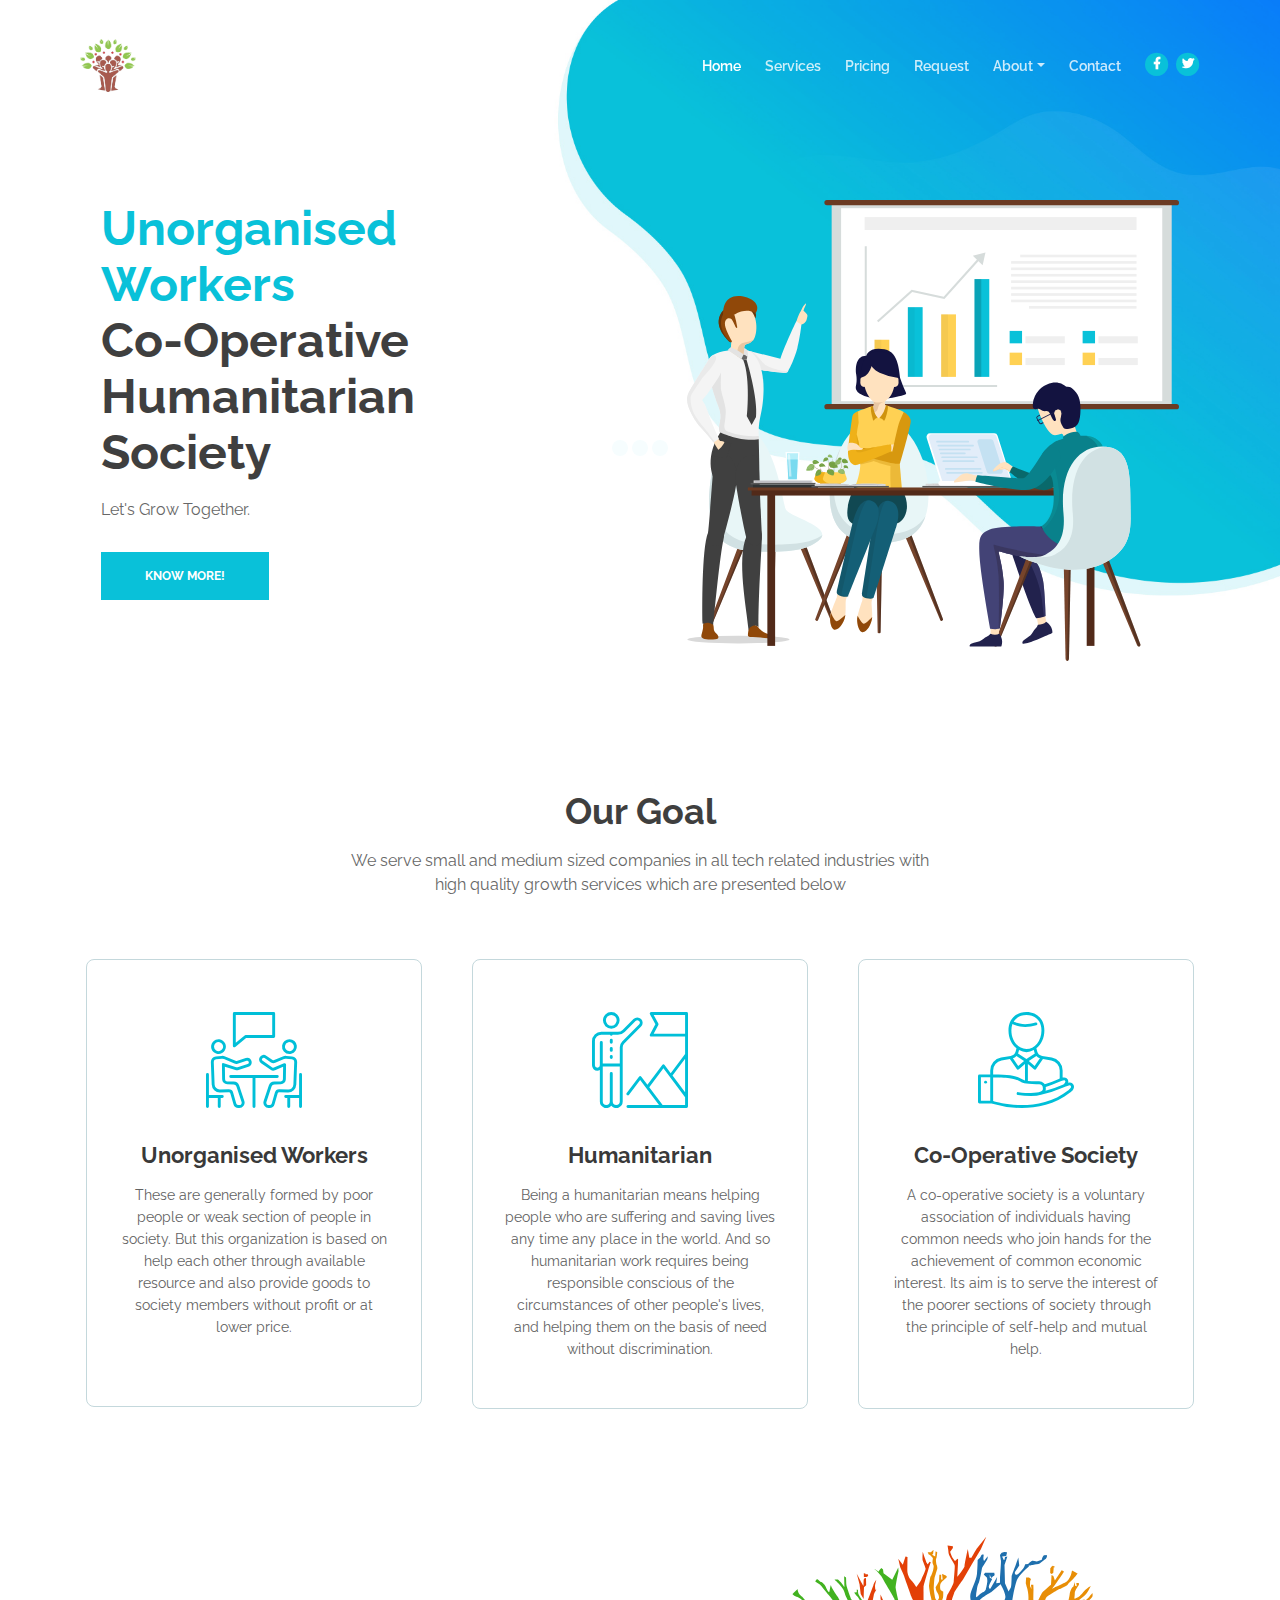
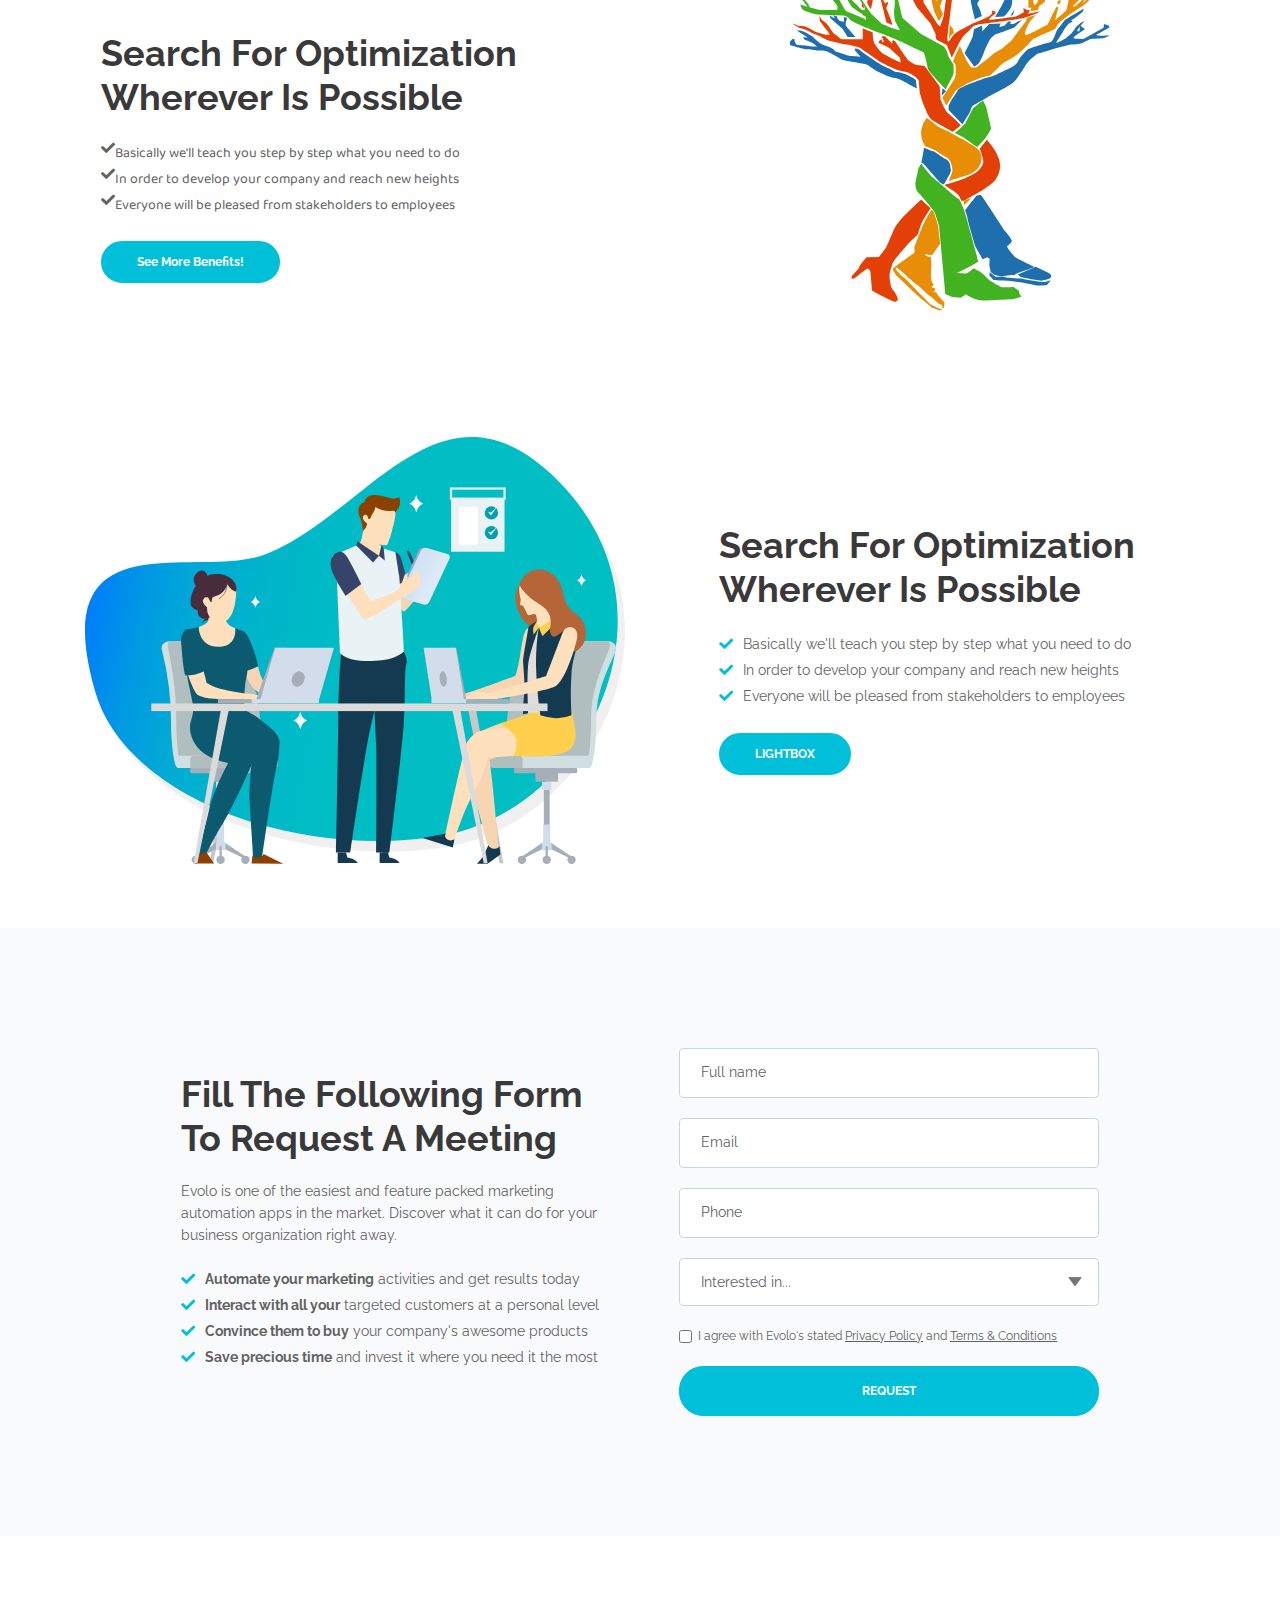
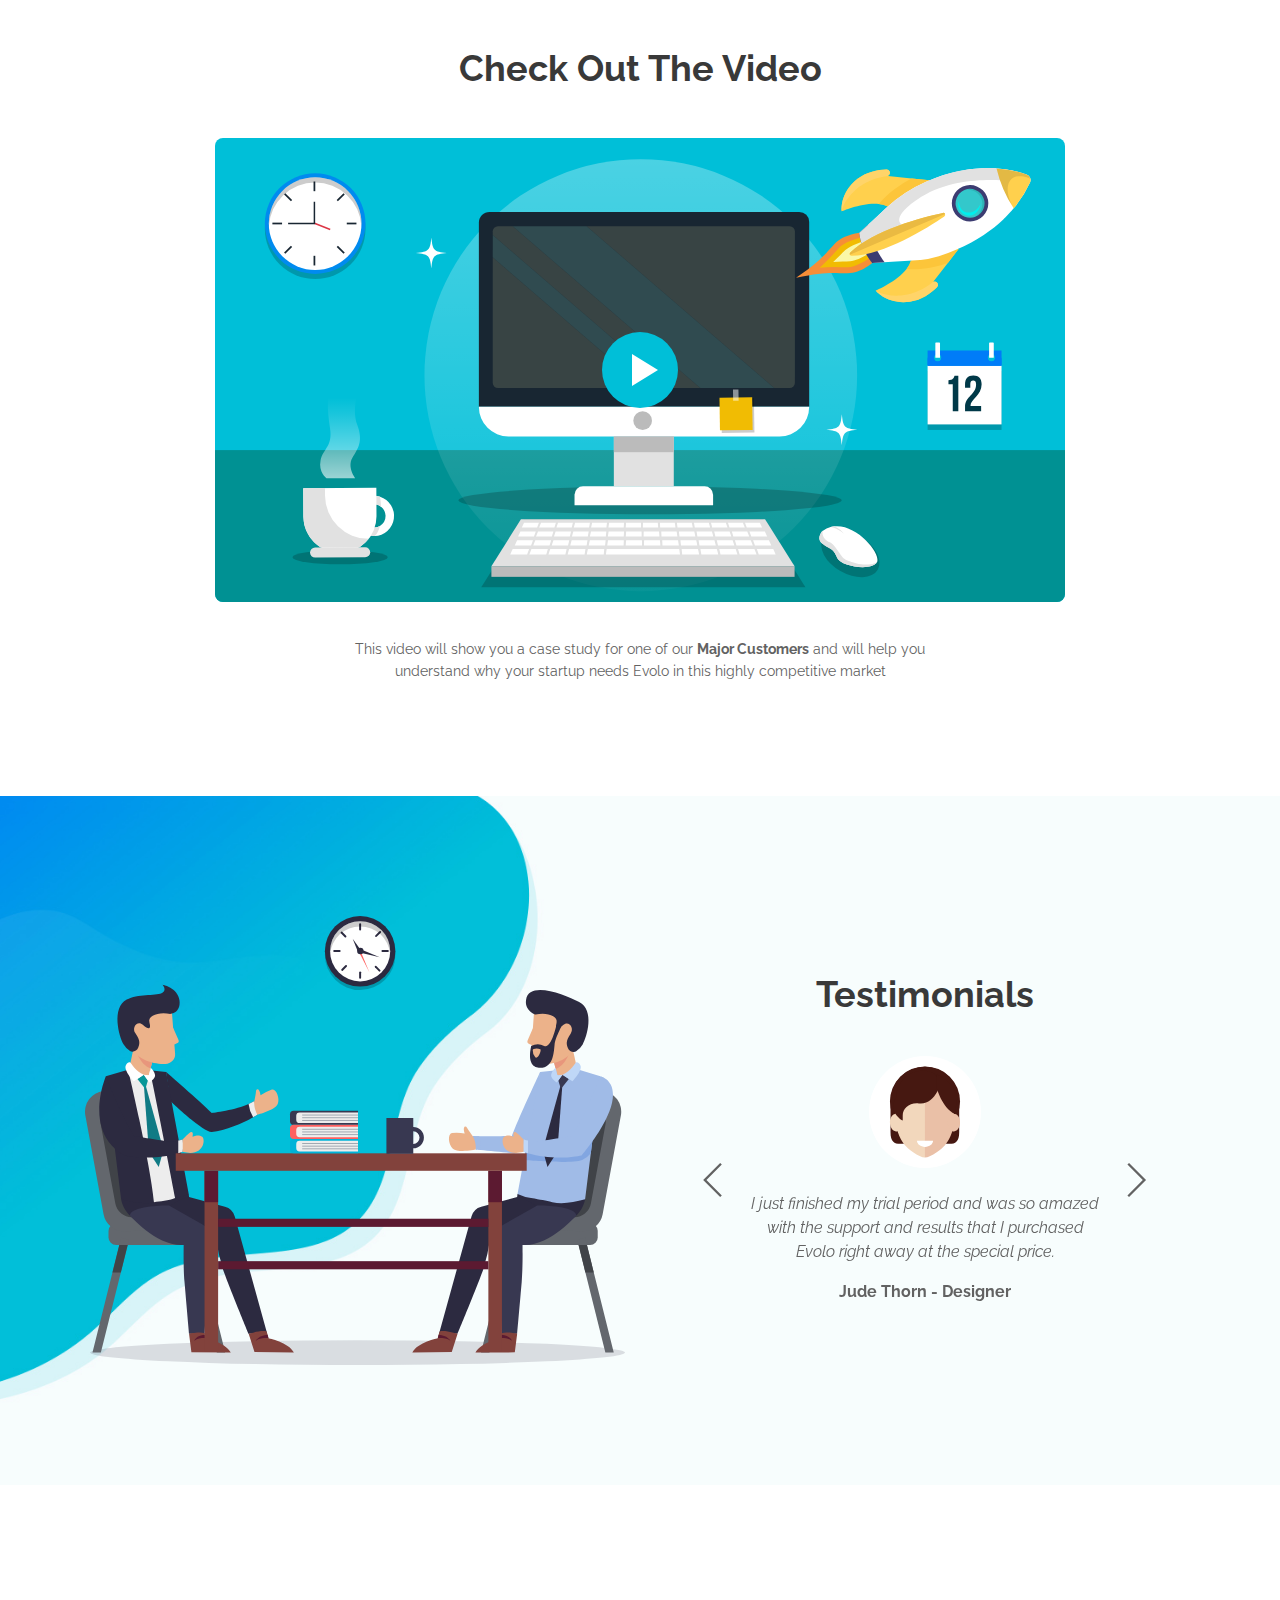
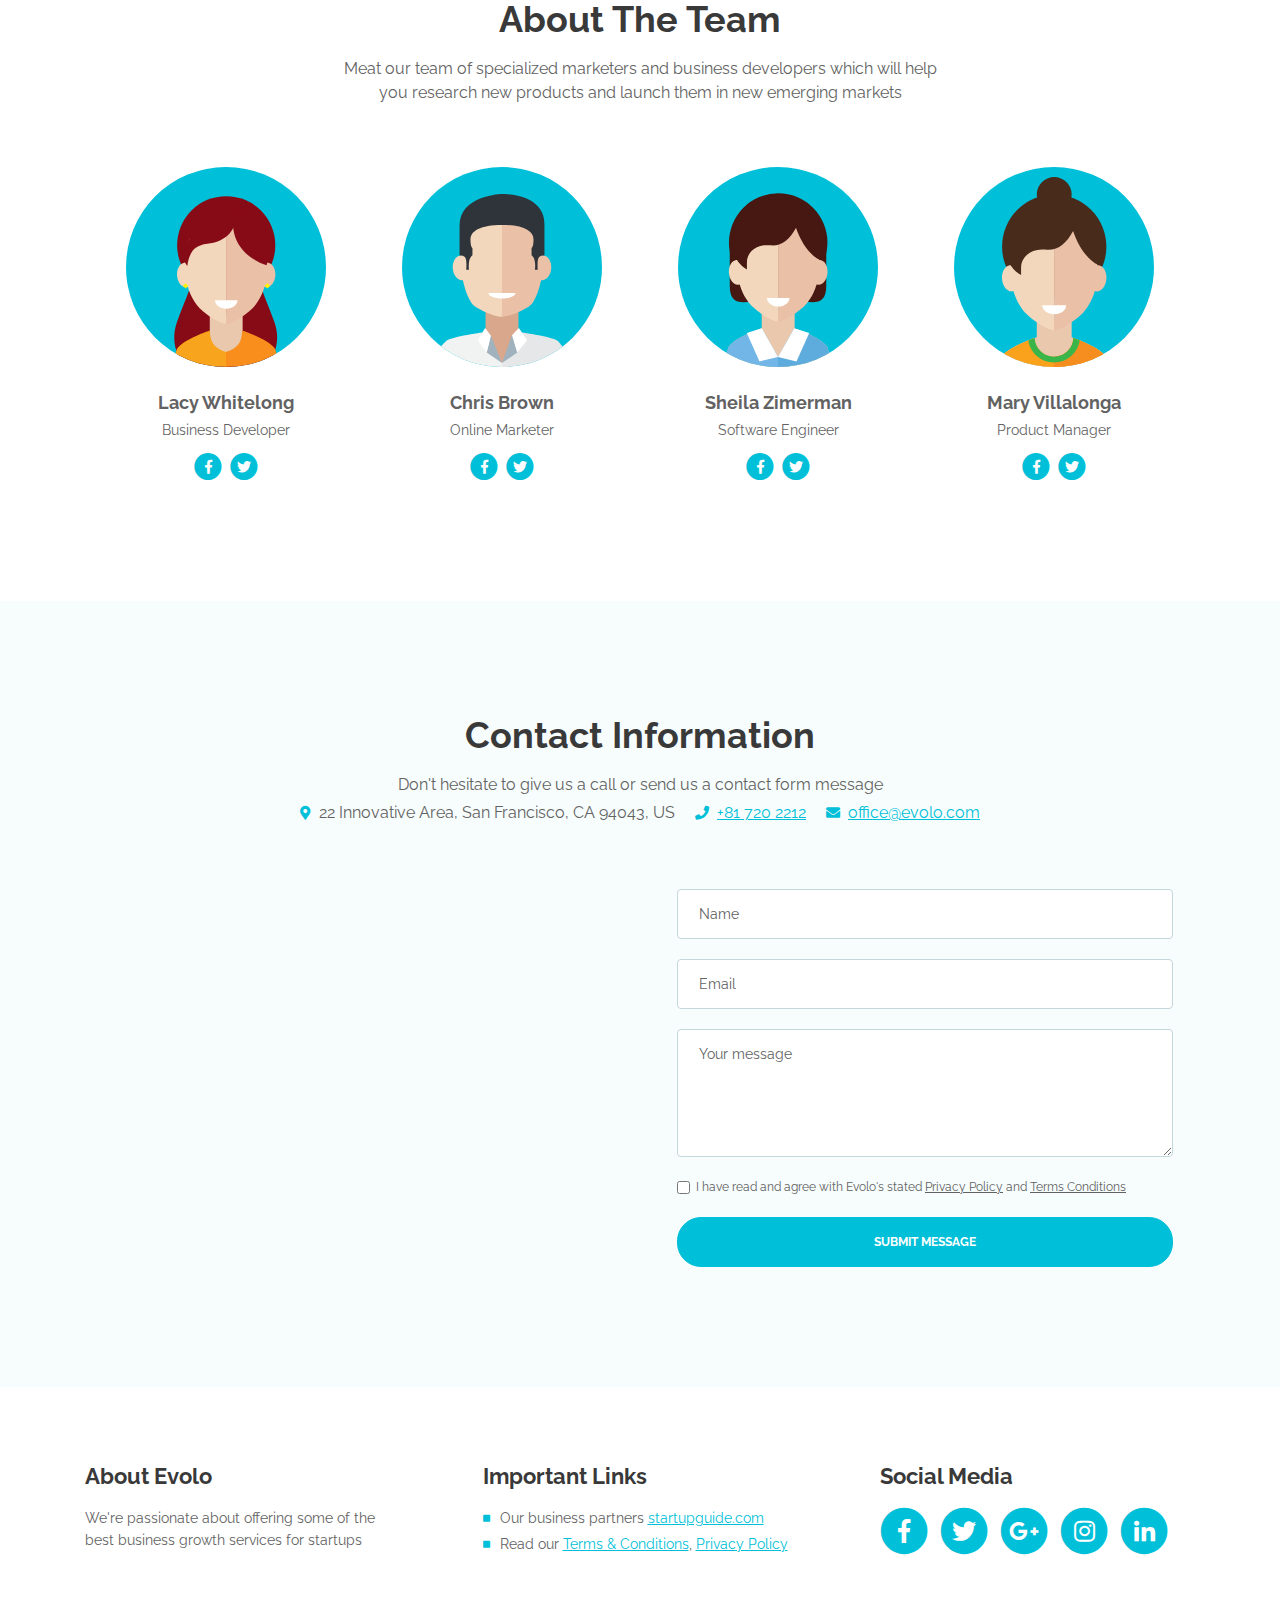
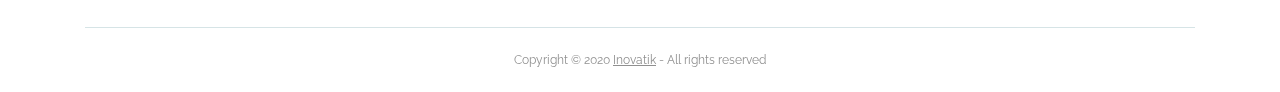
==== web/index.html @ b9bf8dc1 "added graphics and benfits section" ====
<!DOCTYPE html>
<html lang="en">
<head>
    <meta charset="utf-8">
    <meta name="viewport" content="width=device-width, initial-scale=1, shrink-to-fit=no">
    
    <!-- SEO Meta Tags -->
    <meta name="description" content="Create a stylish landing page for your business startup and get leads for the offered services with this HTML landing page template.">
    <meta name="author" content="Inovatik">

    <!-- OG Meta Tags to improve the way the post looks when you share the page on LinkedIn, Facebook, Google+ -->
	<meta property="og:site_name" content="" /> <!-- website name -->
	<meta property="og:site" content="" /> <!-- website link -->
	<meta property="og:title" content=""/> <!-- title shown in the actual shared post -->
	<meta property="og:description" content="" /> <!-- description shown in the actual shared post -->
	<meta property="og:image" content="" /> <!-- image link, make sure it's jpg -->
	<meta property="og:url" content="" /> <!-- where do you want your post to link to -->
	<meta property="og:type" content="article" />

    <!-- Website Title -->
    <title>Evolo - StartUp HTML Landing Page Template</title>
    
    <!-- Styles -->
    <link href="https://fonts.googleapis.com/css?family=Raleway:400,400i,600,700,700i&amp;subset=latin-ext" rel="stylesheet">
    <link href="https://fonts.googleapis.com/css2?family=Baloo+Chettan+2&display=swap" rel="stylesheet">
    <link href="css/bootstrap.css" rel="stylesheet">
    <link href="css/fontawesome-all.css" rel="stylesheet">
    <link href="css/swiper.css" rel="stylesheet">
	<link href="css/magnific-popup.css" rel="stylesheet">
	<link href="css/styles.css" rel="stylesheet">
	
	<!-- Favicon  -->
    <link rel="icon" href="images/favicon.png">
</head>
<body data-spy="scroll" data-target=".fixed-top">
    
    <!-- Preloader -->
	<div class="spinner-wrapper">
        <div class="spinner">
            <div class="bounce1"></div>
            <div class="bounce2"></div>
            <div class="bounce3"></div>
        </div>
    </div>
    <!-- end of preloader -->
    

    <!-- Navigation -->
    <nav class="navbar navbar-expand-lg navbar-dark navbar-custom fixed-top">
        <!-- Text Logo - Use this if you don't have a graphic logo -->
        <!-- <a class="navbar-brand logo-text page-scroll" href="index.html">Evolo</a> -->

        <!-- Image Logo -->
        <a class="navbar-brand logo-image" href="index.html"><img src="images/logo.png" alt="alternative"></a>
        
        <!-- Mobile Menu Toggle Button -->
        <button class="navbar-toggler" type="button" data-toggle="collapse" data-target="#navbarsExampleDefault" aria-controls="navbarsExampleDefault" aria-expanded="false" aria-label="Toggle navigation">
            <span class="navbar-toggler-awesome fas fa-bars"></span>
            <span class="navbar-toggler-awesome fas fa-times"></span>
        </button>
        <!-- end of mobile menu toggle button -->

        <div class="collapse navbar-collapse" id="navbarsExampleDefault">
            <ul class="navbar-nav ml-auto">
                <li class="nav-item">
                    <a class="nav-link page-scroll" href="#header">Home <span class="sr-only">(current)</span></a>
                </li>
                <li class="nav-item">
                    <a class="nav-link page-scroll" href="#services">Services</a>
                </li>
                <li class="nav-item">
                    <a class="nav-link page-scroll" href="#pricing">Pricing</a>
                </li>
                <li class="nav-item">
                    <a class="nav-link page-scroll" href="#request">Request</a>
                </li>

                <!-- Dropdown Menu -->          
                <li class="nav-item dropdown">
                    <a class="nav-link dropdown-toggle page-scroll" href="#about" id="navbarDropdown" role="button" aria-haspopup="true" aria-expanded="false">About</a>
                    <div class="dropdown-menu" aria-labelledby="navbarDropdown">
                        <a class="dropdown-item" href="terms-conditions.html"><span class="item-text">Terms Conditions</span></a>
                        <div class="dropdown-items-divide-hr"></div>
                        <a class="dropdown-item" href="privacy-policy.html"><span class="item-text">Privacy Policy</span></a>
                    </div>
                </li>
                <!-- end of dropdown menu -->

                <li class="nav-item">
                    <a class="nav-link page-scroll" href="#contact">Contact</a>
                </li>
            </ul>
            <span class="nav-item social-icons">
                <span class="fa-stack">
                    <a href="#your-link">
                        <i class="fas fa-circle fa-stack-2x facebook"></i>
                        <i class="fab fa-facebook-f fa-stack-1x"></i>
                    </a>
                </span>
                <span class="fa-stack">
                    <a href="#your-link">
                        <i class="fas fa-circle fa-stack-2x twitter"></i>
                        <i class="fab fa-twitter fa-stack-1x"></i>
                    </a>
                </span>
            </span>
        </div>
    </nav> <!-- end of navbar -->
    <!-- end of navigation -->


    <!-- Header -->
    <header id="header" class="header">
        <div class="header-content">
            <div class="container">
                <div class="row">
                    <div class="col-lg-6">
                        <div class="text-container">
                            <h1><span class="turquoise">Unorganised Workers</span><br /> Co-Operative Humanitarian Society</h1>
                            <p class="p-large">Let's Grow Together.</p>
                            <a class="btn-solid-lg page-scroll" href="#services">KNOW MORE!</a>
                        </div> <!-- end of text-container -->
                    </div> <!-- end of col -->
                    <div class="col-lg-6">
                        <div class="image-container">
                            <img class="img-fluid" src="images/header-teamwork.svg" alt="alternative">
                        </div> <!-- end of image-container -->
                    </div> <!-- end of col -->
                </div> <!-- end of row -->
            </div> <!-- end of container -->
        </div> <!-- end of header-content -->
    </header> <!-- end of header -->
    <!-- end of header -->
             
    <!-- Services -->
    <div id="services" class="cards-1">
        <div class="container">
            <div class="row">
                <div class="col-lg-12">
                    <h2>Our Goal</h2>
                    <p class="p-heading p-large">We serve small and medium sized companies in all tech related industries with high quality growth services which are presented below</p>
                </div> <!-- end of col -->
            </div> <!-- end of row -->
            <div class="row">
                <div class="col-lg-12">

                    <!-- Card -->
                    <div class="card">
                        <img class="card-image" src="images/services-icon-1.svg" alt="alternative">
                        <div class="card-body">
                            <h4 class="card-title">Unorganised Workers</h4>
                            <p>These are generally formed by poor people or weak section of people in society. 
                                But this organization is based on help each other through available resource 
                                and also provide goods to society members without profit or at lower price.</p>
                        </div>
                    </div>
                    <!-- end of card -->

                    <!-- Card -->
                    <div class="card">
                        <img class="card-image" src="images/services-icon-2.svg" alt="alternative">
                        <div class="card-body">
                            <h4 class="card-title">Humanitarian</h4>
                            <p>
                                Being a humanitarian means helping people who are suffering and saving lives 
                                any time any place in the world. And so humanitarian work requires being responsible
                                conscious of the circumstances of other people's lives, and helping them on the basis 
                                of need without discrimination.
                            </p>
                        </div>
                    </div>
                    <!-- end of card -->

                    <!-- Card -->
                    <div class="card">
                        <img class="card-image" src="images/services-icon-3.svg" alt="alternative">
                        <div class="card-body">
                            <h4 class="card-title">Co-Operative Society</h4>
                            <p>
                                A co-operative society is a voluntary association of individuals having common
                                needs who join hands for the achievement of common economic interest. Its aim is
                                to serve the interest of the poorer sections of society through the principle of 
                                self-help and mutual help.
                            </p>
                        </div>
                    </div>
                    <!-- end of card -->
                    
                </div> <!-- end of col -->
            </div> <!-- end of row -->
        </div> <!-- end of container -->
    </div> <!-- end of cards-1 -->
    <!-- end of services -->


    <!-- Details 1 -->
    <div class="basic-1">
        <div class="container">
            <div class="row">
                <div class="col-lg-6">
                    <div class="text-container" style="font-family: 'Baloo Chettan 2', cursive;">
                        <h2>Search For Optimization Wherever Is Possible</h2>
                        <ul class="list-unstyled li-space-lg">
                            <li class="media">
                                <i class="fas fa-check"></i>
                                <div class="media-body">Basically we'll teach you step by step what you need to do</div>
                            </li>
                            <li class="media">
                                <i class="fas fa-check"></i>
                                <div class="media-body">In order to develop your company and reach new heights</div>
                            </li>
                            <li class="media">
                                <i class="fas fa-check"></i>
                                <div class="media-body">Everyone will be pleased from stakeholders to employees</div>
                            </li>
                        </ul>
                        <a class="btn-solid-reg popup-with-move-anim" href="#details-lightbox-1">See More Benefits!</a>
                    </div> <!-- end of text-container -->
                </div> <!-- end of col -->
                <div class="col-lg-6">
                    <div class="image-container">
                        <img class="img-fluid img1" src="./images/leg.svg" alt="alternative">
                    </div> <!-- end of image-container -->
                </div> <!-- end of col -->
            </div> <!-- end of row -->
        </div> <!-- end of container -->
    </div> <!-- end of basic-1 -->
    <!-- end of details 1 -->

    
    <!-- Details 2 -->
    <div class="basic-2">
        <div class="container">
            <div class="row">
                <div class="col-lg-6">
                    <div class="image-container">
                        <img class="img-fluid" src="images/details-2-office-team-work.svg" alt="alternative">
                    </div> <!-- end of image-container -->
                </div> <!-- end of col -->
                <div class="col-lg-6">
                    <div class="text-container">
                        <h2>Search For Optimization Wherever Is Possible</h2>
                        <ul class="list-unstyled li-space-lg">
                            <li class="media">
                                <i class="fas fa-check"></i>
                                <div class="media-body">Basically we'll teach you step by step what you need to do</div>
                            </li>
                            <li class="media">
                                <i class="fas fa-check"></i>
                                <div class="media-body">In order to develop your company and reach new heights</div>
                            </li>
                            <li class="media">
                                <i class="fas fa-check"></i>
                                <div class="media-body">Everyone will be pleased from stakeholders to employees</div>
                            </li>
                        </ul>
                        <a class="btn-solid-reg popup-with-move-anim" href="#details-lightbox-2">LIGHTBOX</a>
                    </div> <!-- end of text-container -->
                </div> <!-- end of col -->
            </div> <!-- end of row -->
        </div> <!-- end of container -->
    </div> <!-- end of basic-2 -->
    <!-- end of details 2 -->

    <!-- Details Lightboxes -->
    <!-- Details Lightbox 1 -->
	<div id="details-lightbox-1" class="lightbox-basic zoom-anim-dialog mfp-hide">
        <div class="container">
            <div class="row">
                <button title="Close (Esc)" type="button" class="mfp-close x-button">×</button>
                <div class="col-lg-8">
                    <div class="image-container">
                        <img class="img-fluid" src="images/details-lightbox-1.svg" alt="alternative">
                    </div> <!-- end of image-container -->
                </div> <!-- end of col -->
                <div class="col-lg-4">
                    <h3>Design And Plan</h3>
                    <hr>
                    <h5>Core feature</h5>
                    <p>The emailing module basically will speed up your email marketing operations while offering more subscriber control.</p>
                    <p>Do you need to build lists for your email campaigns? It just got easier with Evolo.</p>
                    <ul class="list-unstyled li-space-lg">
                        <li class="media">
                            <i class="fas fa-check"></i><div class="media-body">List building framework</div>
                        </li>
                        <li class="media">
                            <i class="fas fa-check"></i><div class="media-body">Easy database browsing</div>
                        </li>
                        <li class="media">
                            <i class="fas fa-check"></i><div class="media-body">User administration</div>
                        </li>
                        <li class="media">
                            <i class="fas fa-check"></i><div class="media-body">Automate user signup</div>
                        </li>
                        <li class="media">
                            <i class="fas fa-check"></i><div class="media-body">Quick formatting tools</div>
                        </li>
                        <li class="media">
                            <i class="fas fa-check"></i><div class="media-body">Fast email checking</div>
                        </li>
                    </ul>
                    <a class="btn-solid-reg mfp-close page-scroll" href="#request">REQUEST</a> <a class="btn-outline-reg mfp-close as-button" href="#screenshots">BACK</a>
                </div> <!-- end of col -->
            </div> <!-- end of row -->
        </div> <!-- end of container -->
    </div> <!-- end of lightbox-basic -->
    <!-- end of details lightbox 1 -->

    <!-- Details Lightbox 2 -->
	<div id="details-lightbox-2" class="lightbox-basic zoom-anim-dialog mfp-hide">
        <div class="container">
            <div class="row">
                <button title="Close (Esc)" type="button" class="mfp-close x-button">×</button>
                <div class="col-lg-8">
                    <div class="image-container">
                        <img class="img-fluid" src="images/details-lightbox-2.svg" alt="alternative">
                    </div> <!-- end of image-container -->
                </div> <!-- end of col -->
                <div class="col-lg-4">
                    <h3>Search To Optimize</h3>
                    <hr>
                    <h5>Core feature</h5>
                    <p>The emailing module basically will speed up your email marketing operations while offering more subscriber control.</p>
                    <p>Do you need to build lists for your email campaigns? It just got easier with Evolo.</p>
                    <ul class="list-unstyled li-space-lg">
                        <li class="media">
                            <i class="fas fa-check"></i><div class="media-body">List building framework</div>
                        </li>
                        <li class="media">
                            <i class="fas fa-check"></i><div class="media-body">Easy database browsing</div>
                        </li>
                        <li class="media">
                            <i class="fas fa-check"></i><div class="media-body">User administration</div>
                        </li>
                        <li class="media">
                            <i class="fas fa-check"></i><div class="media-body">Automate user signup</div>
                        </li>
                        <li class="media">
                            <i class="fas fa-check"></i><div class="media-body">Quick formatting tools</div>
                        </li>
                        <li class="media">
                            <i class="fas fa-check"></i><div class="media-body">Fast email checking</div>
                        </li>
                    </ul>
                    <a class="btn-solid-reg mfp-close page-scroll" href="#request">REQUEST</a> <a class="btn-outline-reg mfp-close as-button" href="#screenshots">BACK</a>
                </div> <!-- end of col -->
            </div> <!-- end of row -->
        </div> <!-- end of container -->
    </div> <!-- end of lightbox-basic -->
    <!-- end of details lightbox 2 -->
    <!-- end of details lightboxes -->

    <!-- Request -->
    <div id="request" class="form-1">
        <div class="container">
            <div class="row">
                <div class="col-lg-6">
                    <div class="text-container">
                        <h2>Fill The Following Form To Request A Meeting</h2>
                        <p>Evolo is one of the easiest and feature packed marketing automation apps in the market. Discover what it can do for your business organization right away.</p>
                        <ul class="list-unstyled li-space-lg">
                            <li class="media">
                                <i class="fas fa-check"></i>
                                <div class="media-body"><strong class="blue">Automate your marketing</strong> activities and get results today</div>
                            </li>
                            <li class="media">
                                <i class="fas fa-check"></i>
                                <div class="media-body"><strong class="blue">Interact with all your</strong> targeted customers at a personal level</div>
                            </li>
                            <li class="media">
                                <i class="fas fa-check"></i>
                                <div class="media-body"><strong class="blue">Convince them to buy</strong> your company's awesome products</div>
                            </li>
                            <li class="media">
                                <i class="fas fa-check"></i>
                                <div class="media-body"><strong class="blue">Save precious time</strong> and invest it where you need it the most</div>
                            </li>
                        </ul>
                    </div> <!-- end of text-container -->
                </div> <!-- end of col -->
                <div class="col-lg-6">

                    <!-- Request Form -->
                    <div class="form-container">
                        <form id="requestForm" data-toggle="validator" data-focus="false">
                            <div class="form-group">
                                <input type="text" class="form-control-input" id="rname" name="rname" required>
                                <label class="label-control" for="rname">Full name</label>
                                <div class="help-block with-errors"></div>
                            </div>
                            <div class="form-group">
                                <input type="email" class="form-control-input" id="remail" name="remail" required>
                                <label class="label-control" for="remail">Email</label>
                                <div class="help-block with-errors"></div>
                            </div>
                            <div class="form-group">
                                <input type="text" class="form-control-input" id="rphone" name="rphone" required>
                                <label class="label-control" for="rphone">Phone</label>
                                <div class="help-block with-errors"></div>
                            </div>
                            <div class="form-group">
                                <select class="form-control-select" id="rselect" required>
                                    <option class="select-option" value="" disabled selected>Interested in...</option>
                                    <option class="select-option" value="Personal Loan">Starter</option>
                                    <option class="select-option" value="Car Loan">Medium</option>
                                    <option class="select-option" value="House Loan">Complete</option>
                                </select>
                                <div class="help-block with-errors"></div>
                            </div>
                            <div class="form-group checkbox">
                                <input type="checkbox" id="rterms" value="Agreed-to-Terms" name="rterms" required>I agree with Evolo's stated <a href="privacy-policy.html">Privacy Policy</a> and <a href="terms-conditions.html">Terms & Conditions</a>
                                <div class="help-block with-errors"></div>
                            </div>
                            <div class="form-group">
                                <button type="submit" class="form-control-submit-button">REQUEST</button>
                            </div>
                            <div class="form-message">
                                <div id="rmsgSubmit" class="h3 text-center hidden"></div>
                            </div>
                        </form>
                    </div> <!-- end of form-container -->
                    <!-- end of request form -->

                </div> <!-- end of col -->
            </div> <!-- end of row -->
        </div> <!-- end of container -->
    </div> <!-- end of form-1 -->
    <!-- end of request -->


    <!-- Video -->
    <div class="basic-3">
        <div class="container">
            <div class="row">
                <div class="col-lg-12">
                    <h2>Check Out The Video</h2>
                </div> <!-- end of col -->
            </div> <!-- end of row -->
            <div class="row">
                <div class="col-lg-12">
                    
                    <!-- Video Preview -->
                    <div class="image-container">
                        <div class="video-wrapper">
                            <a class="popup-youtube" href="https://www.youtube.com/watch?v=fLCjQJCekTs" data-effect="fadeIn">
                                <img class="img-fluid" src="images/video-frame.svg" alt="alternative">
                                <span class="video-play-button">
                                    <span></span>
                                </span>
                            </a>
                        </div> <!-- end of video-wrapper -->
                    </div> <!-- end of image-container -->
                    <!-- end of video preview -->

                    <p>This video will show you a case study for one of our <strong>Major Customers</strong> and will help you understand why your startup needs Evolo in this highly competitive market</p>
                </div> <!-- end of col -->
            </div> <!-- end of row -->
        </div> <!-- end of container -->
    </div> <!-- end of basic-3 -->
    <!-- end of video -->


    <!-- Testimonials -->
    <div class="slider-2">
        <div class="container">
            <div class="row">
                <div class="col-lg-6">
                    <div class="image-container">
                        <img class="img-fluid" src="images/testimonials-2-men-talking.svg" alt="alternative">
                    </div> <!-- end of image-container -->
                </div> <!-- end of col -->
                <div class="col-lg-6">
                    <h2>Testimonials</h2>

                    <!-- Card Slider -->
                    <div class="slider-container">
                        <div class="swiper-container card-slider">
                            <div class="swiper-wrapper">
                                
                                <!-- Slide -->
                                <div class="swiper-slide">
                                    <div class="card">
                                        <img class="card-image" src="images/testimonial-1.svg" alt="alternative">
                                        <div class="card-body">
                                            <p class="testimonial-text">I just finished my trial period and was so amazed with the support and results that I purchased Evolo right away at the special price.</p>
                                            <p class="testimonial-author">Jude Thorn - Designer</p>
                                        </div>
                                    </div>
                                </div> <!-- end of swiper-slide -->
                                <!-- end of slide -->
        
                                <!-- Slide -->
                                <div class="swiper-slide">
                                    <div class="card">
                                        <img class="card-image" src="images/testimonial-2.svg" alt="alternative">
                                        <div class="card-body">
                                            <p class="testimonial-text">Evolo has always helped or startup to position itself in the highly competitive market of mobile applications. You will not regret using it!</p>
                                            <p class="testimonial-author">Marsha Singer - Developer</p>
                                        </div>
                                    </div>        
                                </div> <!-- end of swiper-slide -->
                                <!-- end of slide -->
        
                                <!-- Slide -->
                                <div class="swiper-slide">
                                    <div class="card">
                                        <img class="card-image" src="images/testimonial-3.svg" alt="alternative">
                                        <div class="card-body">
                                            <p class="testimonial-text">Love their services and was so amazed with the support and results that I purchased Evolo for two years in a row. They are awesome.</p>
                                            <p class="testimonial-author">Roy Smith - Marketer</p>
                                        </div>
                                    </div>        
                                </div> <!-- end of swiper-slide -->
                                <!-- end of slide -->
                               
                            </div> <!-- end of swiper-wrapper -->
        
                            <!-- Add Arrows -->
                            <div class="swiper-button-next"></div>
                            <div class="swiper-button-prev"></div>
                            <!-- end of add arrows -->
        
                        </div> <!-- end of swiper-container -->
                    </div> <!-- end of slider-container -->
                    <!-- end of card slider -->

                </div> <!-- end of col -->
            </div> <!-- end of row -->
        </div> <!-- end of container -->
    </div> <!-- end of slider-2 -->
    <!-- end of testimonials -->


    <!-- About -->
    <div id="about" class="basic-4">
        <div class="container">
            <div class="row">
                <div class="col-lg-12">
                    <h2>About The Team</h2>
                    <p class="p-heading p-large">Meat our team of specialized marketers and business developers which will help you research new products and launch them in new emerging markets</p>
                </div> <!-- end of col -->
            </div> <!-- end of row -->
            <div class="row">
                <div class="col-lg-12">
                    
                    <!-- Team Member -->
                    <div class="team-member">
                        <div class="image-wrapper">
                            <img class="img-fluid" src="images/team-member-1.svg" alt="alternative">
                        </div> <!-- end of image-wrapper -->
                        <p class="p-large"><strong>Lacy Whitelong</strong></p>
                        <p class="job-title">Business Developer</p>
                        <span class="social-icons">
                            <span class="fa-stack">
                                <a href="#your-link">
                                    <i class="fas fa-circle fa-stack-2x facebook"></i>
                                    <i class="fab fa-facebook-f fa-stack-1x"></i>
                                </a>
                            </span>
                            <span class="fa-stack">
                                <a href="#your-link">
                                    <i class="fas fa-circle fa-stack-2x twitter"></i>
                                    <i class="fab fa-twitter fa-stack-1x"></i>
                                </a>
                            </span>
                        </span> <!-- end of social-icons -->
                    </div> <!-- end of team-member -->
                    <!-- end of team member -->

                    <!-- Team Member -->
                    <div class="team-member">
                        <div class="image-wrapper">
                            <img class="img-fluid" src="images/team-member-2.svg" alt="alternative">
                        </div> <!-- end of image wrapper -->
                        <p class="p-large"><strong>Chris Brown</strong></p>
                        <p class="job-title">Online Marketer</p>
                        <span class="social-icons">
                            <span class="fa-stack">
                                <a href="#your-link">
                                    <i class="fas fa-circle fa-stack-2x facebook"></i>
                                    <i class="fab fa-facebook-f fa-stack-1x"></i>
                                </a>
                            </span>
                            <span class="fa-stack">
                                <a href="#your-link">
                                    <i class="fas fa-circle fa-stack-2x twitter"></i>
                                    <i class="fab fa-twitter fa-stack-1x"></i>
                                </a>
                            </span>
                        </span> <!-- end of social-icons -->
                    </div> <!-- end of team-member -->
                    <!-- end of team member -->

                    <!-- Team Member -->
                    <div class="team-member">
                        <div class="image-wrapper">
                            <img class="img-fluid" src="images/team-member-3.svg" alt="alternative">
                        </div> <!-- end of image wrapper -->
                        <p class="p-large"><strong>Sheila Zimerman</strong></p>
                        <p class="job-title">Software Engineer</p>
                        <span class="social-icons">
                            <span class="fa-stack">
                                <a href="#your-link">
                                    <i class="fas fa-circle fa-stack-2x facebook"></i>
                                    <i class="fab fa-facebook-f fa-stack-1x"></i>
                                </a>
                            </span>
                            <span class="fa-stack">
                                <a href="#your-link">
                                    <i class="fas fa-circle fa-stack-2x twitter"></i>
                                    <i class="fab fa-twitter fa-stack-1x"></i>
                                </a>
                            </span>
                        </span> <!-- end of social-icons -->
                    </div> <!-- end of team-member -->
                    <!-- end of team member -->

                    <!-- Team Member -->
                    <div class="team-member">
                        <div class="image-wrapper">
                            <img class="img-fluid" src="images/team-member-4.svg" alt="alternative">
                        </div> <!-- end of image wrapper -->
                        <p class="p-large"><strong>Mary Villalonga</strong></p>
                        <p class="job-title">Product Manager</p>
                        <span class="social-icons">
                            <span class="fa-stack">
                                <a href="#your-link">
                                    <i class="fas fa-circle fa-stack-2x facebook"></i>
                                    <i class="fab fa-facebook-f fa-stack-1x"></i>
                                </a>
                            </span>
                            <span class="fa-stack">
                                <a href="#your-link">
                                    <i class="fas fa-circle fa-stack-2x twitter"></i>
                                    <i class="fab fa-twitter fa-stack-1x"></i>
                                </a>
                            </span>
                        </span> <!-- end of social-icons -->
                    </div> <!-- end of team-member -->
                    <!-- end of team member -->

                </div> <!-- end of col -->
            </div> <!-- end of row -->
        </div> <!-- end of container -->
    </div> <!-- end of basic-4 -->
    <!-- end of about -->


    <!-- Contact -->
    <div id="contact" class="form-2">
        <div class="container">
            <div class="row">
                <div class="col-lg-12">
                    <h2>Contact Information</h2>
                    <ul class="list-unstyled li-space-lg">
                        <li class="address">Don't hesitate to give us a call or send us a contact form message</li>
                        <li><i class="fas fa-map-marker-alt"></i>22 Innovative Area, San Francisco, CA 94043, US</li>
                        <li><i class="fas fa-phone"></i><a class="turquoise" href="tel:003024630820">+81 720 2212</a></li>
                        <li><i class="fas fa-envelope"></i><a class="turquoise" href="mailto:office@evolo.com">office@evolo.com</a></li>
                    </ul>
                </div> <!-- end of col -->
            </div> <!-- end of row -->
            <div class="row">
                <div class="col-lg-6">
                    <div class="map-responsive">
                        <iframe src="https://www.google.com/maps/embed?pb=!1m18!1m12!1m3!1d7815.445513738214!2d75.63325156922625!3d11.643094416947903!2m3!1f0!2f0!3f0!3m2!1i1024!2i768!4f13.1!3m3!1m2!1s0x3ba681695b42a061%3A0x35c539cd60085ec3!2sKalleri%2C%20Kerala!5e0!3m2!1sen!2sin!4v1608994112760!5m2!1sen!2sin" allowfullscreen></iframe>
                    </div>
                </div> <!-- end of col -->
                <div class="col-lg-6">
                    
                    <!-- Contact Form -->
                    <form id="contactForm" data-toggle="validator" data-focus="false">
                        <div class="form-group">
                            <input type="text" class="form-control-input" id="cname" required>
                            <label class="label-control" for="cname">Name</label>
                            <div class="help-block with-errors"></div>
                        </div>
                        <div class="form-group">
                            <input type="email" class="form-control-input" id="cemail" required>
                            <label class="label-control" for="cemail">Email</label>
                            <div class="help-block with-errors"></div>
                        </div>
                        <div class="form-group">
                            <textarea class="form-control-textarea" id="cmessage" required></textarea>
                            <label class="label-control" for="cmessage">Your message</label>
                            <div class="help-block with-errors"></div>
                        </div>
                        <div class="form-group checkbox">
                            <input type="checkbox" id="cterms" value="Agreed-to-Terms" required>I have read and agree with Evolo's stated <a href="privacy-policy.html">Privacy Policy</a> and <a href="terms-conditions.html">Terms Conditions</a> 
                            <div class="help-block with-errors"></div>
                        </div>
                        <div class="form-group">
                            <button type="submit" class="form-control-submit-button">SUBMIT MESSAGE</button>
                        </div>
                        <div class="form-message">
                            <div id="cmsgSubmit" class="h3 text-center hidden"></div>
                        </div>
                    </form>
                    <!-- end of contact form -->

                </div> <!-- end of col -->
            </div> <!-- end of row -->
        </div> <!-- end of container -->
    </div> <!-- end of form-2 -->
    <!-- end of contact -->


    <!-- Footer -->
    <div class="footer">
        <div class="container">
            <div class="row">
                <div class="col-md-4">
                    <div class="footer-col">
                        <h4>About Evolo</h4>
                        <p>We're passionate about offering some of the best business growth services for startups</p>
                    </div>
                </div> <!-- end of col -->
                <div class="col-md-4">
                    <div class="footer-col middle">
                        <h4>Important Links</h4>
                        <ul class="list-unstyled li-space-lg">
                            <li class="media">
                                <i class="fas fa-square"></i>
                                <div class="media-body">Our business partners <a class="turquoise" href="#your-link">startupguide.com</a></div>
                            </li>
                            <li class="media">
                                <i class="fas fa-square"></i>
                                <div class="media-body">Read our <a class="turquoise" href="terms-conditions.html">Terms & Conditions</a>, <a class="turquoise" href="privacy-policy.html">Privacy Policy</a></div>
                            </li>
                        </ul>
                    </div>
                </div> <!-- end of col -->
                <div class="col-md-4">
                    <div class="footer-col last">
                        <h4>Social Media</h4>
                        <span class="fa-stack">
                            <a href="#your-link">
                                <i class="fas fa-circle fa-stack-2x"></i>
                                <i class="fab fa-facebook-f fa-stack-1x"></i>
                            </a>
                        </span>
                        <span class="fa-stack">
                            <a href="#your-link">
                                <i class="fas fa-circle fa-stack-2x"></i>
                                <i class="fab fa-twitter fa-stack-1x"></i>
                            </a>
                        </span>
                        <span class="fa-stack">
                            <a href="#your-link">
                                <i class="fas fa-circle fa-stack-2x"></i>
                                <i class="fab fa-google-plus-g fa-stack-1x"></i>
                            </a>
                        </span>
                        <span class="fa-stack">
                            <a href="#your-link">
                                <i class="fas fa-circle fa-stack-2x"></i>
                                <i class="fab fa-instagram fa-stack-1x"></i>
                            </a>
                        </span>
                        <span class="fa-stack">
                            <a href="#your-link">
                                <i class="fas fa-circle fa-stack-2x"></i>
                                <i class="fab fa-linkedin-in fa-stack-1x"></i>
                            </a>
                        </span>
                    </div> 
                </div> <!-- end of col -->
            </div> <!-- end of row -->
        </div> <!-- end of container -->
    </div> <!-- end of footer -->  
    <!-- end of footer -->


    <!-- Copyright -->
    <div class="copyright">
        <div class="container">
            <div class="row">
                <div class="col-lg-12">
                    <p class="p-small">Copyright © 2020 <a href="https://inovatik.com">Inovatik</a> - All rights reserved</p>
                </div> <!-- end of col -->
            </div> <!-- enf of row -->
        </div> <!-- end of container -->
    </div> <!-- end of copyright --> 
    <!-- end of copyright -->
    
    	
    <!-- Scripts -->
    <script src="js/jquery.min.js"></script> <!-- jQuery for Bootstrap's JavaScript plugins -->
    <script src="js/popper.min.js"></script> <!-- Popper tooltip library for Bootstrap -->
    <script src="js/bootstrap.min.js"></script> <!-- Bootstrap framework -->
    <script src="js/jquery.easing.min.js"></script> <!-- jQuery Easing for smooth scrolling between anchors -->
    <script src="js/swiper.min.js"></script> <!-- Swiper for image and text sliders -->
    <script src="js/jquery.magnific-popup.js"></script> <!-- Magnific Popup for lightboxes -->
    <script src="js/validator.min.js"></script> <!-- Validator.js - Bootstrap plugin that validates forms -->
    <script src="js/scripts.js"></script> <!-- Custom scripts -->
</body>
</html>
---- web/css/styles.css ----
/* Template: Evolo - StartUp HTML Landing Page Template
   Author: Inovatik
   Created: June 2019
   Description: Master CSS file
*/

/*****************************************
Table Of Contents:

01. General Styles
02. Preloader
03. Navigation
04. Header
05. Customers
06. Services
07. Details 1
08. Details 2
09. Details Lightboxes
10. Pricing
11. Request
12. Video
13. Testimonials
14. About
15. Contact
16. Footer
17. Copyright
18. Back To Top Button
19. Extra Pages
20. Media Queries
******************************************/

/*****************************************
Colors:
- Backgrounds - turquoise #00bfd8
- Backgrounds - blue #0079f9
- Backgrounds - light gray #f7fcfd
- Buttons, bullets, icons, links - turquoise #00bfd8
- Cards border, inputs border - light gray #c4d8dc
- Text headers, navbar links - black #393939
- Text body - black #626262
******************************************/

/******************************/
/*     01. General Styles     */
/******************************/
body,
html {
  width: 100%;
  height: 100%;
}

body,
p {
  color: #626262;
  font: 400 0.875rem/1.375rem "Raleway", sans-serif;
}

.p-large {
  font: 400 1rem/1.5rem "Raleway", sans-serif;
}

.p-small {
  font: 400 0.75rem/1.25rem "Raleway", sans-serif;
}

.p-heading {
  margin-bottom: 3.875rem;
}

.li-space-lg li {
  margin-bottom: 0.25rem;
}

.indent {
  padding-left: 1.25rem;
}

/* i {
  display: inline-block;
  padding-right: 10px;
  color: #00bfd8;
} */

h1 {
  color: #393939;
  font: 700 3rem/3.5rem "Raleway", sans-serif;
}

h2 {
  color: #393939;
  font: 700 2.25rem/2.75rem "Raleway", sans-serif;
}

h3 {
  color: #393939;
  font: 700 1.75rem/2rem "Raleway", sans-serif;
}

h4 {
  color: #393939;
  font: 700 1.375rem/1.875rem "Raleway", sans-serif;
}

h5 {
  color: #393939;
  font: 700 1.125rem/1.625rem "Raleway", sans-serif;
}

h6 {
  color: #393939;
  font: 700 1rem/1.5rem "Raleway", sans-serif;
}

a {
  color: #626262;
  text-decoration: underline;
}

a:hover {
  color: #626262;
  text-decoration: underline;
}

a.turquoise {
  color: #00bfd8;
}

a.white {
  color: #fff;
}

.testimonial-text {
  font: italic 400 1rem/1.5rem "Raleway", sans-serif;
}

.testimonial-author {
  font: 700 1rem/1.5rem "Raleway", sans-serif;
}

.turquoise {
  color: #00bfd8;
}

.btn-solid-reg {
  display: inline-block;
  padding: 1.1875rem 2.125rem 1.1875rem 2.125rem;
  border: 0.125rem solid #00bfd8;
  border-radius: 2rem;
  background-color: #00bfd8;
  color: #fff;
  font: 700 0.75rem/0 "Raleway", sans-serif;
  text-decoration: none;
  transition: all 0.2s;
}

.btn-solid-reg:hover {
  background-color: transparent;
  color: #00bfd8;
  text-decoration: none;
}

.btn-solid-lg {
  display: inline-block;
  padding: 1.375rem 2.625rem 1.375rem 2.625rem;
  border: 0.125rem solid #00bfd8;
  border-radius: 0rem;
  background-color: #00bfd8;
  color: #fff;
  font: 700 0.75rem/0 "Raleway", sans-serif;
  text-decoration: none;
  transition: all 0.2s;
}

.btn-solid-lg:hover {
  background-color: transparent;
  color: #00bfd8;
  text-decoration: none;
}

.btn-outline-reg {
  display: inline-block;
  padding: 1.1875rem 2.125rem 1.1875rem 2.125rem;
  border: 0.125rem solid #00bfd8;
  border-radius: 2rem;
  background-color: transparent;
  color: #00bfd8;
  font: 700 0.75rem/0 "Raleway", sans-serif;
  text-decoration: none;
  transition: all 0.2s;
}

.btn-outline-reg:hover {
  background-color: #00bfd8;
  color: #fff;
  text-decoration: none;
}

.btn-outline-lg {
  display: inline-block;
  padding: 1.375rem 2.625rem 1.375rem 2.625rem;
  border: 0.125rem solid #00bfd8;
  border-radius: 2rem;
  background-color: transparent;
  color: #00bfd8;
  font: 700 0.75rem/0 "Raleway", sans-serif;
  text-decoration: none;
  transition: all 0.2s;
}

.btn-outline-lg:hover {
  background-color: #00bfd8;
  color: #fff;
  text-decoration: none;
}

.btn-outline-sm {
  display: inline-block;
  padding: 1rem 1.625rem 0.875rem 1.625rem;
  border: 0.125rem solid #00bfd8;
  border-radius: 2rem;
  background-color: transparent;
  color: #00bfd8;
  font: 700 0.625rem/0 "Raleway", sans-serif;
  text-decoration: none;
  transition: all 0.2s;
}

.btn-outline-sm:hover {
  background-color: #00bfd8;
  color: #fff;
  text-decoration: none;
}

.form-group {
  position: relative;
  margin-bottom: 1.25rem;
}

.form-group.has-error.has-danger {
  margin-bottom: 0.625rem;
}

.form-group.has-error.has-danger .help-block.with-errors ul {
  margin-top: 0.375rem;
}

.label-control {
  position: absolute;
  top: 0.87rem;
  left: 1.375rem;
  color: #626262;
  opacity: 1;
  font: 400 0.875rem/1.375rem "Raleway", sans-serif;
  cursor: text;
  transition: all 0.2s ease;
}

/* IE10+ hack to solve lower label text position compared to the rest of the browsers */
@media screen and (-ms-high-contrast: active),
  screen and (-ms-high-contrast: none) {
  .label-control {
    top: 0.9375rem;
  }
}

.form-control-input:focus + .label-control,
.form-control-input.notEmpty + .label-control,
.form-control-textarea:focus + .label-control,
.form-control-textarea.notEmpty + .label-control {
  top: 0.125rem;
  opacity: 1;
  font-size: 0.75rem;
  font-weight: 700;
}

.form-control-input,
.form-control-select {
  display: block; /* needed for proper display of the label in Firefox, IE, Edge */
  width: 100%;
  padding-top: 1.0625rem;
  padding-bottom: 0.0625rem;
  padding-left: 1.3125rem;
  border: 1px solid #c4d8dc;
  border-radius: 0.25rem;
  background-color: #fff;
  color: #626262;
  font: 400 0.875rem/1.875rem "Raleway", sans-serif;
  transition: all 0.2s;
  -webkit-appearance: none; /* removes inner shadow on form inputs on ios safari */
}

.form-control-select {
  padding-top: 0.5rem;
  padding-bottom: 0.5rem;
  height: 3rem;
}

/* IE10+ hack to solve lower label text position compared to the rest of the browsers */
@media screen and (-ms-high-contrast: active),
  screen and (-ms-high-contrast: none) {
  .form-control-input {
    padding-top: 1.25rem;
    padding-bottom: 0.75rem;
    line-height: 1.75rem;
  }

  .form-control-select {
    padding-top: 0.875rem;
    padding-bottom: 0.75rem;
    height: 3.125rem;
    line-height: 2.125rem;
  }
}

select {
  /* you should keep these first rules in place to maintain cross-browser behavior */
  -webkit-appearance: none;
  -moz-appearance: none;
  -ms-appearance: none;
  -o-appearance: none;
  appearance: none;
  background-image: url("../images/down-arrow.png");
  background-position: 96% 50%;
  background-repeat: no-repeat;
  outline: none;
}

select::-ms-expand {
  display: none; /* removes the ugly default down arrow on select form field in IE11 */
}

.form-control-textarea {
  display: block; /* used to eliminate a bottom gap difference between Chrome and IE/FF */
  width: 100%;
  height: 8rem; /* used instead of html rows to normalize height between Chrome and IE/FF */
  padding-top: 1.25rem;
  padding-left: 1.3125rem;
  border: 1px solid #c4d8dc;
  border-radius: 0.25rem;
  background-color: #fff;
  color: #626262;
  font: 400 0.875rem/1.75rem "Raleway", sans-serif;
  transition: all 0.2s;
}

.form-control-input:focus,
.form-control-select:focus,
.form-control-textarea:focus {
  border: 1px solid #a1a1a1;
  outline: none; /* Removes blue border on focus */
}

.form-control-input:hover,
.form-control-select:hover,
.form-control-textarea:hover {
  border: 1px solid #a1a1a1;
}

.checkbox {
  font: 400 0.75rem/1.25rem "Raleway", sans-serif;
}

input[type="checkbox"] {
  vertical-align: -15%;
  margin-right: 0.375rem;
}

/* IE10+ hack to raise checkbox field position compared to the rest of the browsers */
@media screen and (-ms-high-contrast: active),
  screen and (-ms-high-contrast: none) {
  input[type="checkbox"] {
    vertical-align: -9%;
  }
}

.form-control-submit-button {
  display: inline-block;
  width: 100%;
  height: 3.125rem;
  border: 1px solid #00bfd8;
  border-radius: 1.5rem;
  background-color: #00bfd8;
  color: #fff;
  font: 700 0.75rem/1.75rem "Raleway", sans-serif;
  cursor: pointer;
  transition: all 0.2s;
}

.form-control-submit-button:hover {
  background-color: transparent;
  color: #00bfd8;
}

/* Form Success And Error Message Formatting */
#rmsgSubmit.h3.text-center.tada.animated,
#cmsgSubmit.h3.text-center.tada.animated,
#pmsgSubmit.h3.text-center.tada.animated,
#rmsgSubmit.h3.text-center,
#cmsgSubmit.h3.text-center,
#pmsgSubmit.h3.text-center {
  display: block;
  margin-bottom: 0;
  color: #626262;
  font: 400 1.125rem/1rem "Raleway", sans-serif;
}

.help-block.with-errors .list-unstyled {
  color: #626262;
  font-size: 0.75rem;
  line-height: 1.125rem;
  text-align: left;
}

.help-block.with-errors ul {
  margin-bottom: 0;
}
/* end of form success and error message formatting */

/* Form Success And Error Message Animation - Animate.css */
@-webkit-keyframes tada {
  from {
    -webkit-transform: scale3d(1, 1, 1);
    -ms-transform: scale3d(1, 1, 1);
    transform: scale3d(1, 1, 1);
  }
  10%,
  20% {
    -webkit-transform: scale3d(0.9, 0.9, 0.9) rotate3d(0, 0, 1, -3deg);
    -ms-transform: scale3d(0.9, 0.9, 0.9) rotate3d(0, 0, 1, -3deg);
    transform: scale3d(0.9, 0.9, 0.9) rotate3d(0, 0, 1, -3deg);
  }
  30%,
  50%,
  70%,
  90% {
    -webkit-transform: scale3d(1.1, 1.1, 1.1) rotate3d(0, 0, 1, 3deg);
    -ms-transform: scale3d(1.1, 1.1, 1.1) rotate3d(0, 0, 1, 3deg);
    transform: scale3d(1.1, 1.1, 1.1) rotate3d(0, 0, 1, 3deg);
  }
  40%,
  60%,
  80% {
    -webkit-transform: scale3d(1.1, 1.1, 1.1) rotate3d(0, 0, 1, -3deg);
    -ms-transform: scale3d(1.1, 1.1, 1.1) rotate3d(0, 0, 1, -3deg);
    transform: scale3d(1.1, 1.1, 1.1) rotate3d(0, 0, 1, -3deg);
  }
  to {
    -webkit-transform: scale3d(1, 1, 1);
    -ms-transform: scale3d(1, 1, 1);
    transform: scale3d(1, 1, 1);
  }
}

@keyframes tada {
  from {
    -webkit-transform: scale3d(1, 1, 1);
    -ms-transform: scale3d(1, 1, 1);
    transform: scale3d(1, 1, 1);
  }
  10%,
  20% {
    -webkit-transform: scale3d(0.9, 0.9, 0.9) rotate3d(0, 0, 1, -3deg);
    -ms-transform: scale3d(0.9, 0.9, 0.9) rotate3d(0, 0, 1, -3deg);
    transform: scale3d(0.9, 0.9, 0.9) rotate3d(0, 0, 1, -3deg);
  }
  30%,
  50%,
  70%,
  90% {
    -webkit-transform: scale3d(1.1, 1.1, 1.1) rotate3d(0, 0, 1, 3deg);
    -ms-transform: scale3d(1.1, 1.1, 1.1) rotate3d(0, 0, 1, 3deg);
    transform: scale3d(1.1, 1.1, 1.1) rotate3d(0, 0, 1, 3deg);
  }
  40%,
  60%,
  80% {
    -webkit-transform: scale3d(1.1, 1.1, 1.1) rotate3d(0, 0, 1, -3deg);
    -ms-transform: scale3d(1.1, 1.1, 1.1) rotate3d(0, 0, 1, -3deg);
    transform: scale3d(1.1, 1.1, 1.1) rotate3d(0, 0, 1, -3deg);
  }
  to {
    -webkit-transform: scale3d(1, 1, 1);
    -ms-transform: scale3d(1, 1, 1);
    transform: scale3d(1, 1, 1);
  }
}

.tada {
  -webkit-animation-name: tada;
  animation-name: tada;
}

.animated {
  -webkit-animation-duration: 1s;
  animation-duration: 1s;
  -webkit-animation-fill-mode: both;
  animation-fill-mode: both;
}
/* end of form success and error message animation - Animate.css */

/* Fade-move Animation For Lightbox - Magnific Popup */
/* at start */
.my-mfp-slide-bottom .zoom-anim-dialog {
  opacity: 0;
  transition: all 0.2s ease-out;
  -webkit-transform: translateY(-1.25rem) perspective(37.5rem) rotateX(10deg);
  -ms-transform: translateY(-1.25rem) perspective(37.5rem) rotateX(10deg);
  transform: translateY(-1.25rem) perspective(37.5rem) rotateX(10deg);
}

/* animate in */
.my-mfp-slide-bottom.mfp-ready .zoom-anim-dialog {
  opacity: 1;
  -webkit-transform: translateY(0) perspective(37.5rem) rotateX(0);
  -ms-transform: translateY(0) perspective(37.5rem) rotateX(0);
  transform: translateY(0) perspective(37.5rem) rotateX(0);
}

/* animate out */
.my-mfp-slide-bottom.mfp-removing .zoom-anim-dialog {
  opacity: 0;
  -webkit-transform: translateY(-0.625rem) perspective(37.5rem) rotateX(10deg);
  -ms-transform: translateY(-0.625rem) perspective(37.5rem) rotateX(10deg);
  transform: translateY(-0.625rem) perspective(37.5rem) rotateX(10deg);
}

/* dark overlay, start state */
.my-mfp-slide-bottom.mfp-bg {
  opacity: 0;
  transition: opacity 0.2s ease-out;
}

/* animate in */
.my-mfp-slide-bottom.mfp-ready.mfp-bg {
  opacity: 0.8;
}
/* animate out */
.my-mfp-slide-bottom.mfp-removing.mfp-bg {
  opacity: 0;
}
/* end of fade-move animation for lightbox - magnific popup */

/* Fade Animation For Image Slider - Magnific Popup */
@-webkit-keyframes fadeIn {
  from {
    opacity: 0;
  }
  to {
    opacity: 1;
  }
}

@keyframes fadeIn {
  from {
    opacity: 0;
  }
  to {
    opacity: 1;
  }
}

.fadeIn {
  -webkit-animation: fadeIn 0.6s;
  animation: fadeIn 0.6s;
}

@-webkit-keyframes fadeOut {
  from {
    opacity: 1;
  }
  to {
    opacity: 0;
  }
}

@keyframes fadeOut {
  from {
    opacity: 1;
  }
  to {
    opacity: 0;
  }
}

.fadeOut {
  -webkit-animation: fadeOut 0.8s;
  animation: fadeOut 0.8s;
}
/* end of fade animation for image slider - magnific popup */

/*************************/
/*     02. Preloader     */
/*************************/
.spinner-wrapper {
  position: fixed;
  z-index: 999999;
  top: 0;
  right: 0;
  bottom: 0;
  left: 0;
  background: #fff;
}

.spinner {
  position: absolute;
  top: 50%; /* centers the loading animation vertically one the screen */
  left: 50%; /* centers the loading animation horizontally one the screen */
  width: 3.75rem;
  height: 1.25rem;
  margin: -0.625rem 0 0 -1.875rem; /* is width and height divided by two */
  text-align: center;
}

.spinner > div {
  display: inline-block;
  width: 1rem;
  height: 1rem;
  border-radius: 100%;
  background-color: #00bfd8;
  -webkit-animation: sk-bouncedelay 1.4s infinite ease-in-out both;
  animation: sk-bouncedelay 1.4s infinite ease-in-out both;
}

.spinner .bounce1 {
  -webkit-animation-delay: -0.32s;
  animation-delay: -0.32s;
}

.spinner .bounce2 {
  -webkit-animation-delay: -0.16s;
  animation-delay: -0.16s;
}

@-webkit-keyframes sk-bouncedelay {
  0%,
  80%,
  100% {
    -webkit-transform: scale(0);
  }
  40% {
    -webkit-transform: scale(1);
  }
}

@keyframes sk-bouncedelay {
  0%,
  80%,
  100% {
    -webkit-transform: scale(0);
    -ms-transform: scale(0);
    transform: scale(0);
  }
  40% {
    -webkit-transform: scale(1);
    -ms-transform: scale(1);
    transform: scale(1);
  }
}

/**************************/
/*     03. Navigation     */
/**************************/
.navbar-custom {
  background-color: #fff;
  box-shadow: 0 0.0625rem 0.375rem 0 rgba(0, 0, 0, 0.1);
  font: 600 0.875rem/0.875rem "Raleway", sans-serif;
  transition: all 0.2s;
}

.navbar-custom .navbar-brand.logo-image img {
  width: 3.5rem;
  height: auto;
}

.navbar-custom .navbar-brand.logo-text {
  font: 600 2rem/1.5rem "Raleway", sans-serif;
  color: #393939;
  text-decoration: none;
}

.navbar-custom .navbar-nav {
  margin-top: 0.75rem;
  margin-bottom: 0.5rem;
}

.navbar-custom .nav-item .nav-link {
  padding: 0.625rem 0.75rem 0.625rem 0.75rem;
  color: #393939;
  text-decoration: none;
  transition: all 0.2s ease;
}

.navbar-custom .nav-item .nav-link:hover,
.navbar-custom .nav-item .nav-link.active {
  color: #00bfd8;
}

/* Dropdown Menu */
.navbar-custom .dropdown:hover > .dropdown-menu {
  display: block; /* this makes the dropdown menu stay open while hovering it */
  min-width: auto;
  animation: fadeDropdown 0.2s; /* required for the fade animation */
}

@keyframes fadeDropdown {
  0% {
    opacity: 0;
  }

  100% {
    opacity: 1;
  }
}

.navbar-custom .dropdown-toggle:focus {
  /* removes dropdown outline on focus */
  outline: 0;
}

.navbar-custom .dropdown-menu {
  margin-top: 0;
  border: none;
  border-radius: 0.25rem;
  background-color: #fff;
}

.navbar-custom .dropdown-item {
  color: #393939;
  text-decoration: none;
}

.navbar-custom .dropdown-item:hover {
  background-color: #fff;
}

.navbar-custom .dropdown-item .item-text {
  font: 600 0.875rem/0.875rem "Raleway", sans-serif;
}

.navbar-custom .dropdown-item:hover .item-text {
  color: #00bfd8;
}

.navbar-custom .dropdown-items-divide-hr {
  width: 100%;
  height: 1px;
  margin: 0.75rem auto 0.725rem auto;
  border: none;
  background-color: #c4d8dc;
  opacity: 0.2;
}
/* end of dropdown menu */

.navbar-custom .social-icons {
  display: none;
}

.navbar-custom .navbar-toggler {
  border: none;
  color: #393939;
  font-size: 2rem;
}

.navbar-custom
  button[aria-expanded="false"]
  .navbar-toggler-awesome.fas.fa-times {
  display: none;
}

.navbar-custom
  button[aria-expanded="false"]
  .navbar-toggler-awesome.fas.fa-bars {
  display: inline-block;
}

.navbar-custom
  button[aria-expanded="true"]
  .navbar-toggler-awesome.fas.fa-bars {
  display: none;
}

.navbar-custom
  button[aria-expanded="true"]
  .navbar-toggler-awesome.fas.fa-times {
  display: inline-block;
  margin-right: 0.125rem;
}

/*********************/
/*    04. Header     */
/*********************/
.header {
  background-color: #fff;
}

.header .header-content {
  padding-top: 8rem;
  padding-bottom: 4rem;
  text-align: center;
}

.header .text-container {
  margin-bottom: 4rem;
}

.header h1 {
  margin-bottom: 1.125rem;
  font-size: 2.5rem;
  line-height: 3.125rem;
}

.header .p-large {
  margin-bottom: 1.875rem;
}

/*************************/
/*     05. Customers     */
/*************************/
.slider-1 {
  padding-top: 2.25rem;
  padding-bottom: 2.125rem;
  text-align: center;
}

.slider-1 h5 {
  margin-bottom: 0.75rem;
}

.slider-1 .slider-container {
  padding-top: 2.75rem;
  padding-bottom: 2.75rem;
  border-radius: 0.5rem;
  background-color: #f7fcfd;
}

/************************/
/*     06. Services     */
/************************/
.cards-1 {
  padding-top: 4rem;
  padding-bottom: 1.625rem;
  text-align: center;
}

.cards-1 h2 {
  margin-bottom: 1rem;
}

.cards-1 .card {
  max-width: 21rem;
  min-height: 28rem;
  margin-right: auto;
  margin-bottom: 4.5rem;
  margin-left: auto;
  padding: 3.25rem 2rem 2rem 2rem;
  border: 1px solid #c4d8dc;
  border-radius: 0.5rem;
  background: transparent;
}

.cards-1 .card-image {
  width: 6rem;
  height: 6rem;
  margin-right: auto;
  margin-bottom: 2rem;
  margin-left: auto;
}

.cards-1 .card-title {
  margin-bottom: 0.875rem;
}

.cards-1 .card-body {
  padding: 0;
}

/*************************/
/*     07. Details 1     */
/*************************/
.basic-1 {
  padding-top: 1.625rem;
  padding-bottom: 3.75rem;
}

.basic-1 .text-container {
  margin-bottom: 4rem;
}

.basic-1 h2 {
  margin-bottom: 1.375rem;
}

.basic-1 .btn-solid-reg {
  margin-top: 0.625rem;
}

/*************************/
/*     08. Details 2     */
/*************************/
.basic-2 {
  padding-top: 3.75rem;
  padding-bottom: 4rem;
}

.basic-2 .image-container {
  margin-bottom: 4rem;
}

.basic-2 h2 {
  margin-bottom: 1.375rem;
}

.basic-2 .list-unstyled .fas {
  color: #00bfd8;
  line-height: 1.375rem;
}

.basic-2 .list-unstyled .media-body {
  margin-left: 0.625rem;
}

.basic-2 .btn-solid-reg {
  margin-top: 0.625rem;
}

/**********************************/
/*     09. Details Lightboxes     */
/**********************************/
.lightbox-basic {
  margin: 2.5rem auto;
  padding: 2rem 1.5rem 2rem 1.5rem;
  border-radius: 0.25rem;
  background: #fff;
  text-align: left;
}

.lightbox-basic .container {
  padding-right: 0;
  padding-left: 0;
}

.lightbox-basic .image-container {
  max-width: 33.75rem;
  margin-right: auto;
  margin-bottom: 3rem;
  margin-left: auto;
}

.image-container .img1 {
  margin-left: 25%;
  margin-right: auto;
  width: 20rem;
  height: auto;
}

.lightbox-basic h3 {
  margin-bottom: 0.5rem;
}

.lightbox-basic hr {
  width: 2.5rem;
  height: 0.125rem;
  margin-top: 0;
  margin-bottom: 1.25rem;
  margin-left: 0;
  border: 0;
  background-color: #00bfd8;
  text-align: left;
}

.lightbox-basic h4 {
  margin-bottom: 1rem;
}

.lightbox-basic .list-unstyled .fas {
  color: #00bfd8;
  line-height: 1.375rem;
}

.lightbox-basic .list-unstyled .media-body {
  margin-left: 0.625rem;
}

.lightbox-basic .btn-outline-reg,
.lightbox-basic .btn-solid-reg {
  margin-top: 0.75rem;
}

/* Signup Button */
.lightbox-basic .btn-solid-reg.mfp-close {
  position: relative;
  width: auto;
  height: auto;
  color: #fff;
  opacity: 1;
}

.lightbox-basic .btn-solid-reg.mfp-close:hover {
  color: #00bfd8;
}
/* end of signup Button */

/* Back Button */
.lightbox-basic a.mfp-close.as-button {
  position: relative;
  width: auto;
  height: auto;
  margin-left: 0.375rem;
  color: #00bfd8;
  opacity: 1;
}

.lightbox-basic a.mfp-close.as-button:hover {
  color: #fff;
}
/* end of back button */

.lightbox-basic button.mfp-close.x-button {
  position: absolute;
  top: -0.125rem;
  right: -0.125rem;
  width: 2.75rem;
  height: 2.75rem;
  color: #707984;
}

/***********************/
/*     10. Pricing     */
/***********************/
.cards-2 {
  padding-top: 3rem;
  padding-bottom: 2.75rem;
  text-align: center;
}

.cards-2 h2 {
  margin-bottom: 1rem;
}

.cards-2 .card {
  display: block;
  max-width: 19.5rem;
  margin-right: auto;
  margin-bottom: 6rem;
  margin-left: auto;
  border: 1px solid #c4d8dc;
  border-radius: 0.5rem;
  vertical-align: top;
}

.cards-2 .card .card-body {
  padding: 2.5rem 2.75rem 1.875rem 2.5rem;
}

.cards-2 .card .card-title {
  margin-bottom: 0.625rem;
  color: #393939;
  font-weight: 700;
  font-size: 1.75rem;
  line-height: 2.25rem;
  text-align: center;
}

.cards-2 .card .card-subtitle {
  margin-bottom: 1.75rem;
}

.cards-2 .card .cell-divide-hr {
  height: 1px;
  margin-top: 0;
  margin-bottom: 0;
  border: none;
  background-color: #c4d8dc;
}

.cards-2 .card .price {
  padding-top: 0.875rem;
  padding-bottom: 1.5rem;
}

.cards-2 .card .value {
  color: #00bfd8;
  font-weight: 700;
  font-size: 3.5rem;
  line-height: 4rem;
  text-align: center;
}

.cards-2 .card .currency {
  margin-right: 0.375rem;
  color: #00bfd8;
  font-size: 1.5rem;
  vertical-align: 56%;
}

.cards-2 .card .frequency {
  margin-top: 0.25rem;
  font-size: 0.875rem;
  text-align: center;
}

.cards-2 .card .list-unstyled {
  margin-top: 1.875rem;
  margin-bottom: 1.625rem;
  text-align: left;
}

.cards-2 .card .list-unstyled.li-space-lg li {
  margin-bottom: 0.5rem;
}

.cards-2 .card .list-unstyled .fas {
  color: #00bfd8;
  line-height: 1.375rem;
}

.cards-2 .card .list-unstyled .fas.fa-times {
  margin-left: 0.1875rem;
  margin-right: 0.125rem;
  color: #777b7e;
}

.cards-2 .card .list-unstyled .media-body {
  margin-left: 0.625rem;
}

.cards-2 .card .button-wrapper {
  position: absolute;
  right: 0;
  bottom: -1.25rem;
  left: 0;
  text-align: center;
}

.cards-2 .card .btn-solid-reg:hover {
  background-color: #fff;
}

/* Best Value Label */
.cards-2 .card .label {
  position: absolute;
  top: 0;
  right: 0;
  width: 10.625rem;
  height: 10.625rem;
  overflow: hidden;
}

.cards-2 .card .label .best-value {
  position: relative;
  width: 13.75rem;
  padding: 0.3125rem 0 0.3125rem 4.125rem;
  background-color: #00bfd8;
  color: #fff;
  -webkit-transform: rotate(45deg) translate3d(0, 0, 0);
  -ms-transform: rotate(45deg) translate3d(0, 0, 0);
  transform: rotate(45deg) translate3d(0, 0, 0);
}
/* end of best value label */

/***********************/
/*     11. Request     */
/***********************/
.form-1 {
  padding-top: 6.875rem;
  padding-bottom: 6.25rem;
  background-color: #f9fafc;
}

.form-1 h2 {
  margin-bottom: 1.25rem;
}

.form-1 .list-unstyled {
  margin-top: 1.375rem;
}

.form-1 .list-unstyled .fas {
  color: #00bfd8;
  line-height: 1.375rem;
}

.form-1 .list-unstyled .media-body {
  margin-left: 0.625rem;
}

.form-1 .text-container {
  margin-bottom: 3.5rem;
}

/*********************/
/*     12. Video     */
/*********************/
.basic-3 {
  padding-top: 6.875rem;
  padding-bottom: 6.125rem;
}

.basic-3 h2 {
  margin-bottom: 3rem;
  text-align: center;
}

.basic-3 .image-container {
  margin-bottom: 2.25rem;
}

.basic-3 .image-container img {
  border-radius: 0.5rem;
}

.basic-3 .video-wrapper {
  position: relative;
}

/* Video Play Button */
.basic-3 .video-play-button {
  position: absolute;
  z-index: 10;
  top: 50%;
  left: 50%;
  display: block;
  box-sizing: content-box;
  width: 2rem;
  height: 2.75rem;
  padding: 1.125rem 1.25rem 1.125rem 1.75rem;
  border-radius: 50%;
  -webkit-transform: translateX(-50%) translateY(-50%);
  -ms-transform: translateX(-50%) translateY(-50%);
  transform: translateX(-50%) translateY(-50%);
}

.basic-3 .video-play-button:before {
  content: "";
  position: absolute;
  z-index: 0;
  top: 50%;
  left: 50%;
  display: block;
  width: 4.75rem;
  height: 4.75rem;
  border-radius: 50%;
  background: #00bfd8;
  animation: pulse-border 1500ms ease-out infinite;
  -webkit-transform: translateX(-50%) translateY(-50%);
  -ms-transform: translateX(-50%) translateY(-50%);
  transform: translateX(-50%) translateY(-50%);
}

.basic-3 .video-play-button:after {
  content: "";
  position: absolute;
  z-index: 1;
  top: 50%;
  left: 50%;
  display: block;
  width: 4.375rem;
  height: 4.375rem;
  border-radius: 50%;
  background: #00bfd8;
  transition: all 200ms;
  -webkit-transform: translateX(-50%) translateY(-50%);
  -ms-transform: translateX(-50%) translateY(-50%);
  transform: translateX(-50%) translateY(-50%);
}

.basic-3 .video-play-button span {
  position: relative;
  display: block;
  z-index: 3;
  top: 0.375rem;
  left: 0.25rem;
  width: 0;
  height: 0;
  border-left: 1.625rem solid #fff;
  border-top: 1rem solid transparent;
  border-bottom: 1rem solid transparent;
}

@keyframes pulse-border {
  0% {
    transform: translateX(-50%) translateY(-50%) translateZ(0) scale(1);
    opacity: 1;
  }
  100% {
    transform: translateX(-50%) translateY(-50%) translateZ(0) scale(1.5);
    opacity: 0;
  }
}
/* end of video play button */

.basic-3 p {
  text-align: center;
}

/****************************/
/*     13. Testimonials     */
/****************************/
.slider-2 {
  padding-top: 7.5rem;
  padding-bottom: 7rem;
  background: url("../images/testimonials-background.jpg") center center
    no-repeat;
  background-size: cover;
}

.slider-2 .image-container {
  margin-bottom: 4rem;
}

.slider-2 h2 {
  margin-bottom: 2.5rem;
  text-align: center;
}

.slider-2 .slider-container {
  position: relative;
}

.slider-2 .swiper-container {
  position: static;
  width: 90%;
  text-align: center;
}

.slider-2 .swiper-button-prev:focus,
.slider-2 .swiper-button-next:focus {
  /* even if you can't see it chrome you can see it on mobile device */
  outline: none;
}

.slider-2 .swiper-button-prev {
  left: -0.5rem;
  background-image: url("data:image/svg+xml;charset=utf-8,%3Csvg%20xmlns%3D'http%3A%2F%2Fwww.w3.org%2F2000%2Fsvg'%20viewBox%3D'0%200%2028%2044'%3E%3Cpath%20d%3D'M0%2C22L22%2C0l2.1%2C2.1L4.2%2C22l19.9%2C19.9L22%2C44L0%2C22L0%2C22L0%2C22z'%20fill%3D'%23626262'%2F%3E%3C%2Fsvg%3E");
  background-size: 1.125rem 1.75rem;
}

.slider-2 .swiper-button-next {
  right: -0.5rem;
  background-image: url("data:image/svg+xml;charset=utf-8,%3Csvg%20xmlns%3D'http%3A%2F%2Fwww.w3.org%2F2000%2Fsvg'%20viewBox%3D'0%200%2028%2044'%3E%3Cpath%20d%3D'M27%2C22L27%2C22L5%2C44l-2.1-2.1L22.8%2C22L2.9%2C2.1L5%2C0L27%2C22L27%2C22z'%20fill%3D'%23626262'%2F%3E%3C%2Fsvg%3E");
  background-size: 1.125rem 1.75rem;
}

.slider-2 .card {
  position: relative;
  border: none;
  background-color: transparent;
}

.slider-2 .card-image {
  width: 7rem;
  height: 7rem;
  margin-right: auto;
  margin-bottom: 0.25rem;
  margin-left: auto;
  border-radius: 50%;
}

.slider-2 .card-body {
  padding-bottom: 0;
}

.slider-2 .testimonial-author {
  margin-bottom: 0;
}

/*********************/
/*     14. About     */
/*********************/
.basic-4 {
  padding-top: 7rem;
  padding-bottom: 4rem;
  text-align: center;
}

.basic-4 h2 {
  margin-bottom: 1rem;
  text-align: center;
}

.basic-4 .team-member {
  max-width: 12.5rem;
  margin-right: auto;
  margin-bottom: 3.5rem;
  margin-left: auto;
}

/* Hover Animation */
.basic-4 .image-wrapper {
  overflow: hidden;
  margin-bottom: 1.5rem;
  border-radius: 50%;
}

.basic-4 .image-wrapper img {
  margin: 0;
  transition: all 0.3s;
}

.basic-4 .image-wrapper:hover img {
  -moz-transform: scale(1.15);
  -webkit-transform: scale(1.15);
  transform: scale(1.15);
}
/* end of hover animation */

.basic-4 .team-member .p-large {
  margin-bottom: 0.25rem;
  font-size: 1.125rem;
}

.basic-4 .team-member .job-title {
  margin-bottom: 0.375rem;
}

.basic-4 .fa-stack {
  margin-top: 0.375rem;
  margin-right: 0.125rem;
  margin-left: 0.125rem;
  font-size: 0.875rem;
}

.basic-4 .fa-stack-2x {
  color: #00bfd8;
  transition: all 0.2s ease;
}

.basic-4 .fa-stack-1x {
  color: #fff;
  transition: all 0.2s ease;
}

.basic-4 .fa-stack:hover .fa-stack-2x {
  color: #00a7bd;
}

.basic-4 .fa-stack:hover .fa-stack-1x {
  color: #fff;
}

/***********************/
/*     15. Contact     */
/***********************/
.form-2 {
  padding-top: 7rem;
  padding-bottom: 6.25rem;
  background: url("../images/contact-background.jpg") center center no-repeat;
  background-size: cover;
}

.form-2 h2 {
  margin-bottom: 1rem;
  text-align: center;
}

.form-2 .list-unstyled {
  margin-bottom: 3.75rem;
  font-size: 1rem;
  line-height: 1.5rem;
  text-align: center;
}

.form-2 .list-unstyled .fas,
.form-2 .list-unstyled .fab {
  margin-right: 0.5rem;
  font-size: 0.875rem;
  color: #00bfd8;
}

.form-2 .list-unstyled .fa-phone {
  vertical-align: 3%;
}

.form-2 .map-responsive {
  position: relative;
  overflow: hidden;
  height: 0;
  margin-bottom: 4rem;
  padding-bottom: 70%;
  border-radius: 0.25rem;
}

.form-2 .map-responsive iframe {
  position: absolute;
  top: 0;
  left: 0;
  width: 100%;
  height: 100%;
  border: none;
}

/**********************/
/*     16. Footer     */
/**********************/
.footer {
  padding-top: 4.625rem;
  padding-bottom: 0.5rem;
}

.footer .footer-col {
  margin-bottom: 2.25rem;
}

.footer h4 {
  margin-bottom: 1rem;
}

.footer .list-unstyled .fas {
  color: #00bfd8;
  font-size: 0.5rem;
  line-height: 1.375rem;
}

.footer .list-unstyled .media-body {
  margin-left: 0.625rem;
}

.footer .fa-stack {
  margin-bottom: 0.75rem;
  margin-right: 0.5rem;
  font-size: 1.5rem;
}

.footer .fa-stack .fa-stack-1x {
  color: #fff;
  transition: all 0.2s ease;
}

.footer .fa-stack .fa-stack-2x {
  color: #00bfd8;
  transition: all 0.2s ease;
}

.footer .fa-stack:hover .fa-stack-1x {
  color: #fff;
}

.footer .fa-stack:hover .fa-stack-2x {
  color: #00a7bd;
}

/*************************/
/*     17. Copyright     */
/*************************/
.copyright {
  padding-top: 1rem;
  padding-bottom: 0.375rem;
  text-align: center;
}

.copyright .p-small {
  padding-top: 1.375rem;
  border-top: 1px solid #c4d8dc;
  opacity: 0.7;
}

/**********************************/
/*     18. Back To Top Button     */
/**********************************/
a.back-to-top {
  position: fixed;
  z-index: 999;
  right: 0.75rem;
  bottom: 0.75rem;
  display: none;
  width: 2.625rem;
  height: 2.625rem;
  border-radius: 1.875rem;
  background: #00bfd8 url("../images/up-arrow.png") no-repeat center 47%;
  background-size: 1.125rem 1.125rem;
  text-indent: -9999px;
}

a:hover.back-to-top {
  background-color: #00a7bd;
}

/***************************/
/*     19. Extra Pages     */
/***************************/
.ex-header {
  padding-top: 8rem;
  padding-bottom: 5rem;
  text-align: center;
}

.ex-basic-1 {
  padding-top: 2rem;
  padding-bottom: 0.875rem;
  background-color: #f7fcfd;
}

.ex-basic-1 .breadcrumbs {
  margin-bottom: 1.125rem;
}

.ex-basic-1 .breadcrumbs .fa {
  margin-right: 0.5rem;
  margin-left: 0.625rem;
}

.ex-basic-2 {
  padding-top: 4.75rem;
  padding-bottom: 4rem;
}

.ex-basic-2 h3 {
  margin-bottom: 1rem;
}

.ex-basic-2 .text-container {
  margin-bottom: 3.625rem;
}

.ex-basic-2 .text-container.last {
  margin-bottom: 0;
}

.ex-basic-2 .list-unstyled .fas {
  color: #00bfd8;
  font-size: 0.5rem;
  line-height: 1.375rem;
}

.ex-basic-2 .list-unstyled .media-body {
  margin-left: 0.625rem;
}

.ex-basic-2 .btn-outline-reg {
  margin-top: 1.75rem;
}

.ex-basic-2 .image-container-large {
  margin-bottom: 4rem;
}

.ex-basic-2 .image-container-large img {
  border-radius: 0.25rem;
}

.ex-basic-2 .image-container-small img {
  border-radius: 0.25rem;
}

.ex-basic-2 .text-container.dark-bg {
  padding: 1.625rem 1.5rem 0.75rem 2rem;
  background-color: #f9fafc;
}

/*****************************/
/*     20. Media Queries     */
/*****************************/
/* Min-width width 768px */
@media (min-width: 768px) {
  /* General Styles */
  .p-heading {
    width: 85%;
    margin-right: auto;
    margin-left: auto;
  }
  /* end of general styles */

  /* Header */
  .header .header-content {
    padding-top: 10.5rem;
  }

  .header h1 {
    font-size: 3rem;
    line-height: 3.5rem;
  }
  /* end of header */

  /* Customers */
  .slider-1 {
    padding-top: 3rem;
    padding-bottom: 2.875rem;
  }

  .slider-1 .slider-container {
    padding-right: 3.5rem;
    padding-left: 3.5rem;
  }
  /* end of customers */

  /* Video */
  .basic-3 p {
    width: 85%;
    margin-right: auto;
    margin-left: auto;
  }
  /* end of video */

  /* Testimonials */
  .slider-2 .slider-container {
    width: 70%;
    margin-right: auto;
    margin-left: auto;
  }

  .slider-2 .swiper-container {
    width: 85%;
  }

  .slider-2 .swiper-button-prev {
    left: 1rem;
    width: 1.375rem;
    background-size: 1.375rem 2.125rem;
  }

  .slider-2 .swiper-button-next {
    right: 1rem;
    width: 1.375rem;
    background-size: 1.375rem 2.125rem;
  }
  /* end of testimonials */

  /* About */
  .basic-4 .team-member {
    display: inline-block;
    width: 12.5rem;
    margin-right: 2rem;
    margin-left: 2rem;
    vertical-align: top;
  }
  /* end of about */

  /* Contact */
  .form-2 .list-unstyled li {
    display: inline-block;
    margin-right: 0.5rem;
    margin-left: 0.5rem;
  }

  .form-2 .list-unstyled .address {
    display: block;
  }
  /* end of contact */

  /* Extra Pages */
  .ex-header {
    padding-top: 11rem;
    padding-bottom: 9rem;
  }

  .ex-basic-2 .text-container.dark {
    padding: 2.5rem 3rem 2rem 3rem;
  }

  .ex-basic-2 .text-container.column {
    width: 90%;
    margin-right: auto;
    margin-left: auto;
  }
  /* end of extra pages */
}
/* end of min-width width 768px */

/* Min-width width 992px */
@media (min-width: 992px) {
  /* Navigation */
  .navbar-custom {
    padding: 2.125rem 1.5rem 2.125rem 2rem;
    box-shadow: none;
    background: transparent;
  }

  .navbar-custom .navbar-nav {
    margin-top: 0;
    margin-bottom: 0;
  }

  .navbar-custom .nav-item .nav-link {
    padding: 0.25rem 0.75rem 0.25rem 0.75rem;
    color: #fff;
    opacity: 0.8;
  }

  .navbar-custom .nav-item .nav-link:hover,
  .navbar-custom .nav-item .nav-link.active {
    color: #fff;
    opacity: 1;
  }

  .navbar-custom.top-nav-collapse {
    padding: 0.5rem 1.5rem 0.5rem 2rem;
    box-shadow: 0 0.0625rem 0.375rem 0 rgba(0, 0, 0, 0.1);
    background-color: #fff;
  }

  .navbar-custom.top-nav-collapse .nav-item .nav-link {
    color: #393939;
    opacity: 1;
  }

  .navbar-custom.top-nav-collapse .nav-item .nav-link:hover,
  .navbar-custom.top-nav-collapse .nav-item .nav-link.active {
    color: #00bfd8;
  }

  .navbar-custom .dropdown-menu {
    padding-top: 1rem;
    padding-bottom: 1rem;
    border-top: 0.75rem solid rgba(0, 0, 0, 0);
    border-radius: 0.25rem;
  }

  .navbar-custom.top-nav-collapse .dropdown-menu {
    border-top: 0.5rem solid rgba(0, 0, 0, 0);
    box-shadow: 0 0.375rem 0.375rem 0 rgba(0, 0, 0, 0.02);
  }

  .navbar-custom .dropdown-item {
    padding-top: 0.25rem;
    padding-bottom: 0.25rem;
  }

  .navbar-custom .dropdown-items-divide-hr {
    width: 84%;
  }

  .navbar-custom .social-icons {
    display: block;
    margin-left: 0.5rem;
  }

  .navbar-custom .fa-stack {
    margin-bottom: 0.1875rem;
    margin-left: 0.25rem;
    font-size: 0.75rem;
  }

  .navbar-custom .fa-stack-2x {
    color: #00bfd8;
    transition: all 0.2s ease;
  }

  .navbar-custom .fa-stack-1x {
    color: #fff;
    transition: all 0.2s ease;
  }

  .navbar-custom .fa-stack:hover .fa-stack-2x {
    color: #fff;
  }

  .navbar-custom .fa-stack:hover .fa-stack-1x {
    color: #00bfd8;
  }

  .navbar-custom.top-nav-collapse .fa-stack-2x {
    color: #00bfd8;
  }

  .navbar-custom.top-nav-collapse .fa-stack-1x {
    color: #fff;
  }

  .navbar-custom.top-nav-collapse .fa-stack:hover .fa-stack-2x {
    color: #00a7bd;
  }

  .navbar-custom.top-nav-collapse .fa-stack:hover .fa-stack-1x {
    color: #fff;
  }
  /* end of navigation */

  /* General Styles */
  .p-heading {
    width: 65%;
  }
  /* end of general styles */

  /* Header */
  .header {
    background: url("../images/header-background.jpg") center center no-repeat;
    background-size: cover;
  }

  .header .header-content {
    padding-top: 11.5rem;
    text-align: left;
  }

  .header .text-container {
    margin-top: 3rem;
    margin-bottom: 0;
  }
  /* end of header */

  /* Services */
  .cards-1 .card {
    display: inline-block;
    max-width: 17.125rem;
    vertical-align: top;
  }

  .cards-1 .col-lg-12 div.card:nth-child(3n + 2) {
    margin-right: 2rem;
    margin-left: 2rem;
  }
  /* end of services */

  /* Details 1 */
  .basic-1 .text-container {
    margin-top: 3.875rem;
    margin-bottom: 0;
  }
  /* end of details 1 */

  /* Details 2 */
  .basic-2 .image-container {
    margin-bottom: 0;
  }

  .basic-2 .text-container {
    margin-top: 3.125rem;
  }
  /* end of details 2 */

  /* Details Lightboxes */
  .lightbox-basic {
    max-width: 62.5rem;
    padding: 2.5rem 2.5rem 2.5rem 2.5rem;
  }

  .lightbox-basic .image-container {
    max-width: 100%;
    margin-right: 2rem;
    margin-bottom: 0;
    margin-left: 0.5rem;
  }

  .lightbox-basic h3 {
    margin-top: 0.5rem;
  }
  /* end of details lightboxes */

  /* Pricing */
  .cards-2 .card {
    display: inline-block;
    width: 17.125rem;
    max-width: 100%;
    margin-right: 1rem;
    margin-left: 1rem;
  }
  /* end of pricing */

  /* Request */
  .form-1 {
    padding-top: 7.5rem;
  }

  .form-1 .text-container {
    margin-top: 1.5rem;
    margin-bottom: 0;
  }
  /* end of request */

  /* Video */
  .basic-3 .image-container {
    max-width: 53.125rem;
    margin-right: auto;
    margin-left: auto;
  }

  .basic-3 p {
    width: 65%;
  }
  /* end of video */

  /* Testimonials */
  .slider-2 {
    padding-bottom: 7.5rem;
  }

  .slider-2 .image-container {
    margin-bottom: 0;
  }

  .slider-2 .slider-container {
    width: 88%;
  }

  .slider-2 .swiper-container {
    width: 82%;
  }
  /* end of testimonials */

  /* Contact */
  .form-2 .map-responsive {
    margin-bottom: 0;
  }
  /* end of contact */

  /* Extra Pages */
  .ex-header {
    background: url("../images/ex-header-background.jpg") center center
      no-repeat;
    background-size: cover;
  }

  .ex-header h1 {
    width: 80%;
    margin-right: auto;
    margin-left: auto;
  }

  .ex-basic-2 {
    padding-bottom: 5rem;
  }

  .ex-basic-2 .text-container.column {
    margin-bottom: 0;
  }
  /* end of extra pages */
}
/* end of min-width width 992px */

/* Min-width width 1200px */
@media (min-width: 1200px) {
  /* Navigation */
  .navbar-custom {
    padding: 2.125rem 5rem 2.125rem 5rem;
  }

  .navbar-custom.top-nav-collapse {
    padding: 0.5rem 5rem 0.5rem 5rem;
  }
  /* end of navigation */

  /* General Styles */
  .p-heading {
    width: 55%;
  }
  /* end of general styles */

  /* Header */
  .header .header-content {
    padding-top: 12.5rem;
  }

  .header .text-container {
    margin-top: 0rem;
    margin-left: 1rem;
    margin-right: 2rem;
  }

  .header .image-container {
    margin-left: 2rem;
    margin-right: 1rem;
  }
  /* end of header */

  /* Customers */
  .slider-1 .slider-container {
    margin-right: 3rem;
    margin-left: 3rem;
    padding-right: 2.5rem;
    padding-left: 2.5rem;
  }
  /* end of customers */

  /* Services */
  .cards-1 .card {
    max-width: 21rem;
  }

  .cards-1 .col-lg-12 div.card:nth-child(3n + 2) {
    margin-right: 2.875rem;
    margin-left: 2.875rem;
  }
  /* end of services */

  /* Details 1 */
  .basic-1 .text-container {
    margin-top: 6.125rem;
    margin-right: 4rem;
    margin-left: 1rem;
  }
  /* end of details 1 */

  /* Details 2 */
  .basic-2 .text-container {
    margin-top: 5.375rem;
    margin-right: 1rem;
    margin-left: 4rem;
  }
  /* end of details 2 */

  /* Pricing */
  .cards-2 .card {
    width: 19.5rem;
    margin-right: 1.625rem;
    margin-left: 1.625rem;
  }
  /* end of pricing */

  /* Request */
  .form-1 .text-container {
    margin-right: 1.5rem;
    margin-left: 6rem;
  }

  .form-1 form {
    margin-right: 6rem;
    margin-left: 1.5rem;
  }
  /* end of request */

  /* Video */
  .basic-3 p {
    width: 55%;
  }
  /* end of video */

  /* Testimonials */
  .slider-2 h2 {
    margin-top: 3.5rem;
  }
  /* end of testimonials */

  /* About */
  .basic-4 .team-member {
    margin-right: 2.25rem;
    margin-left: 2.25rem;
  }
  /* end of about */

  /* Contact */
  .form-2 .map-responsive {
    max-width: 31rem;
    margin-right: auto;
    margin-left: auto;
  }

  .form-2 #contactForm {
    max-width: 31rem;
    margin-right: auto;
    margin-left: auto;
  }
  /* end of contact */

  /* Footer */
  .footer .footer-col {
    width: 90%;
  }

  .footer .footer-col.middle {
    margin-right: auto;
    margin-left: auto;
  }

  .footer .footer-col.last {
    margin-right: 0;
    margin-left: auto;
  }
  /* end of footer */

  /* Extra Pages */
  .ex-header h1 {
    width: 60%;
    margin-right: auto;
    margin-left: auto;
  }

  .ex-basic-2 .form-container {
    margin-left: 1.75rem;
  }

  .ex-basic-2 .image-container-small {
    margin-left: 1.75rem;
  }
  /* end of extra pages */
}
/* end of min-width width 1200px */
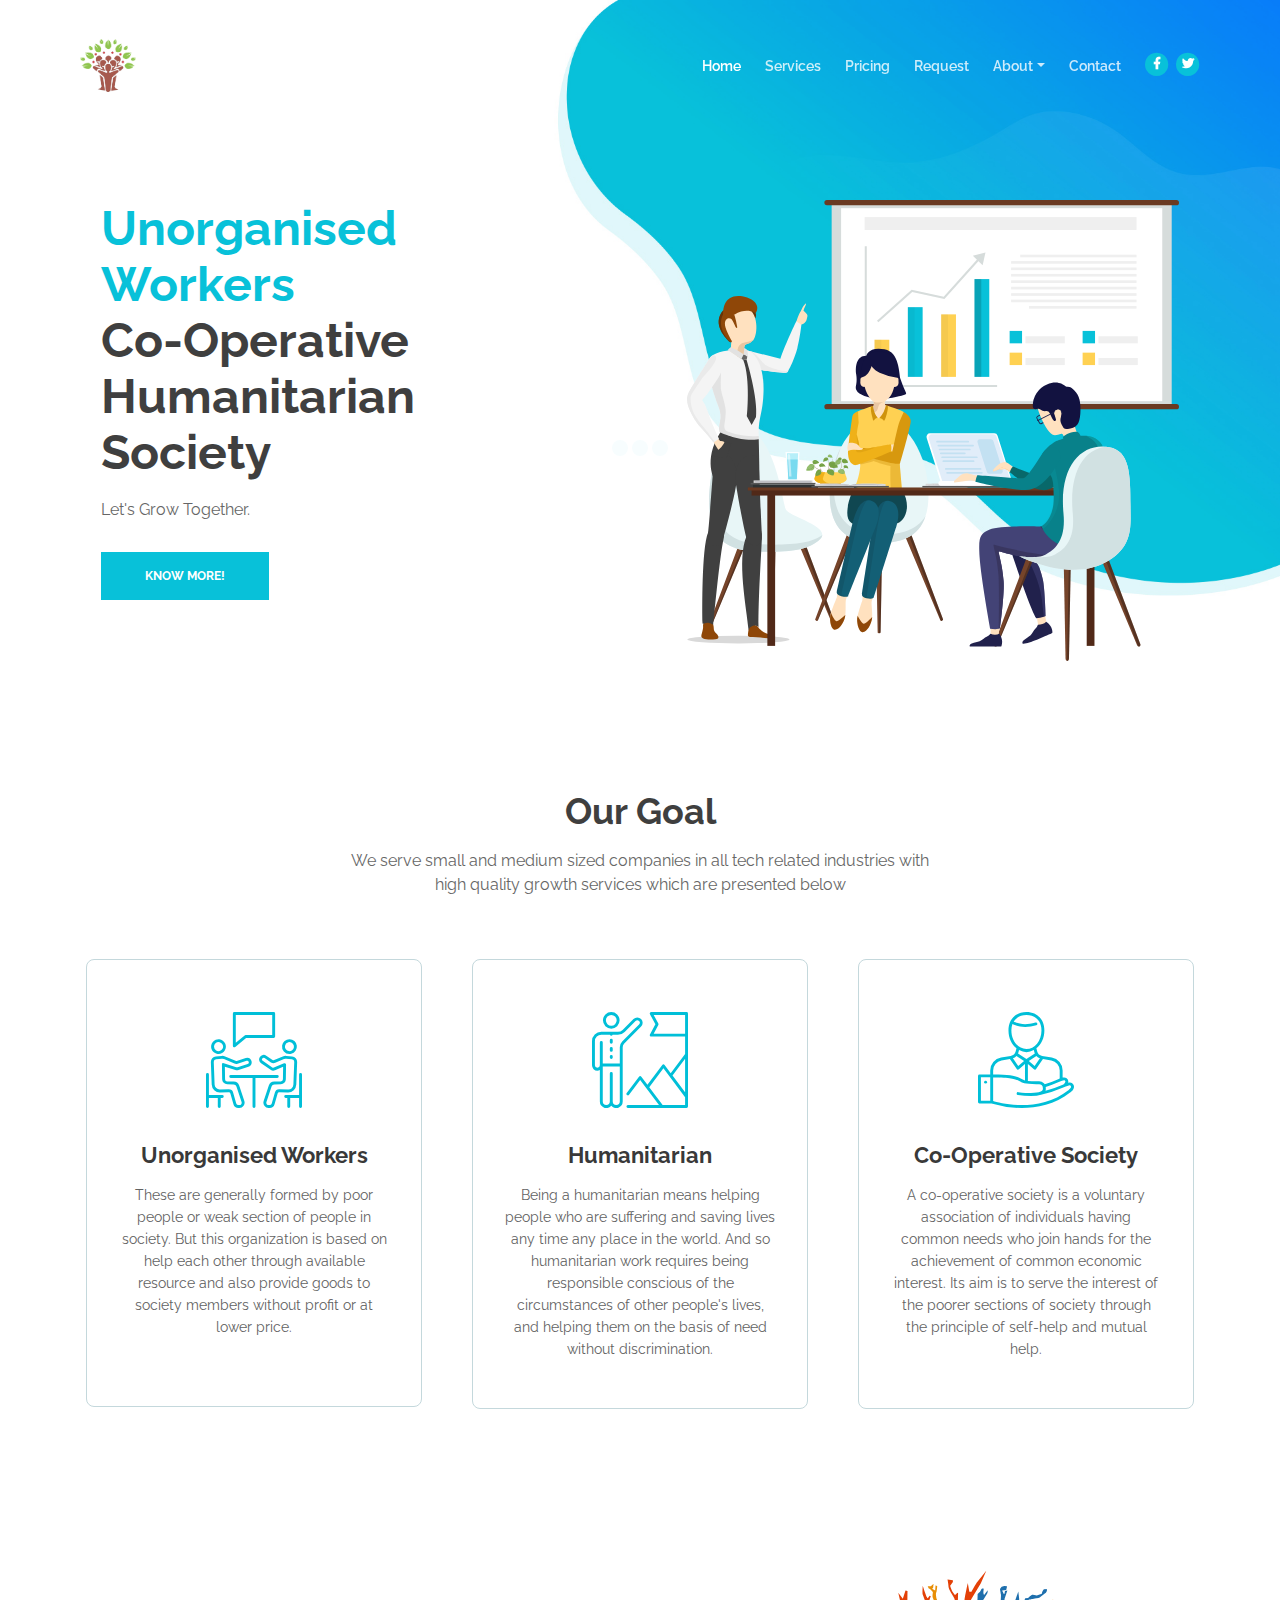
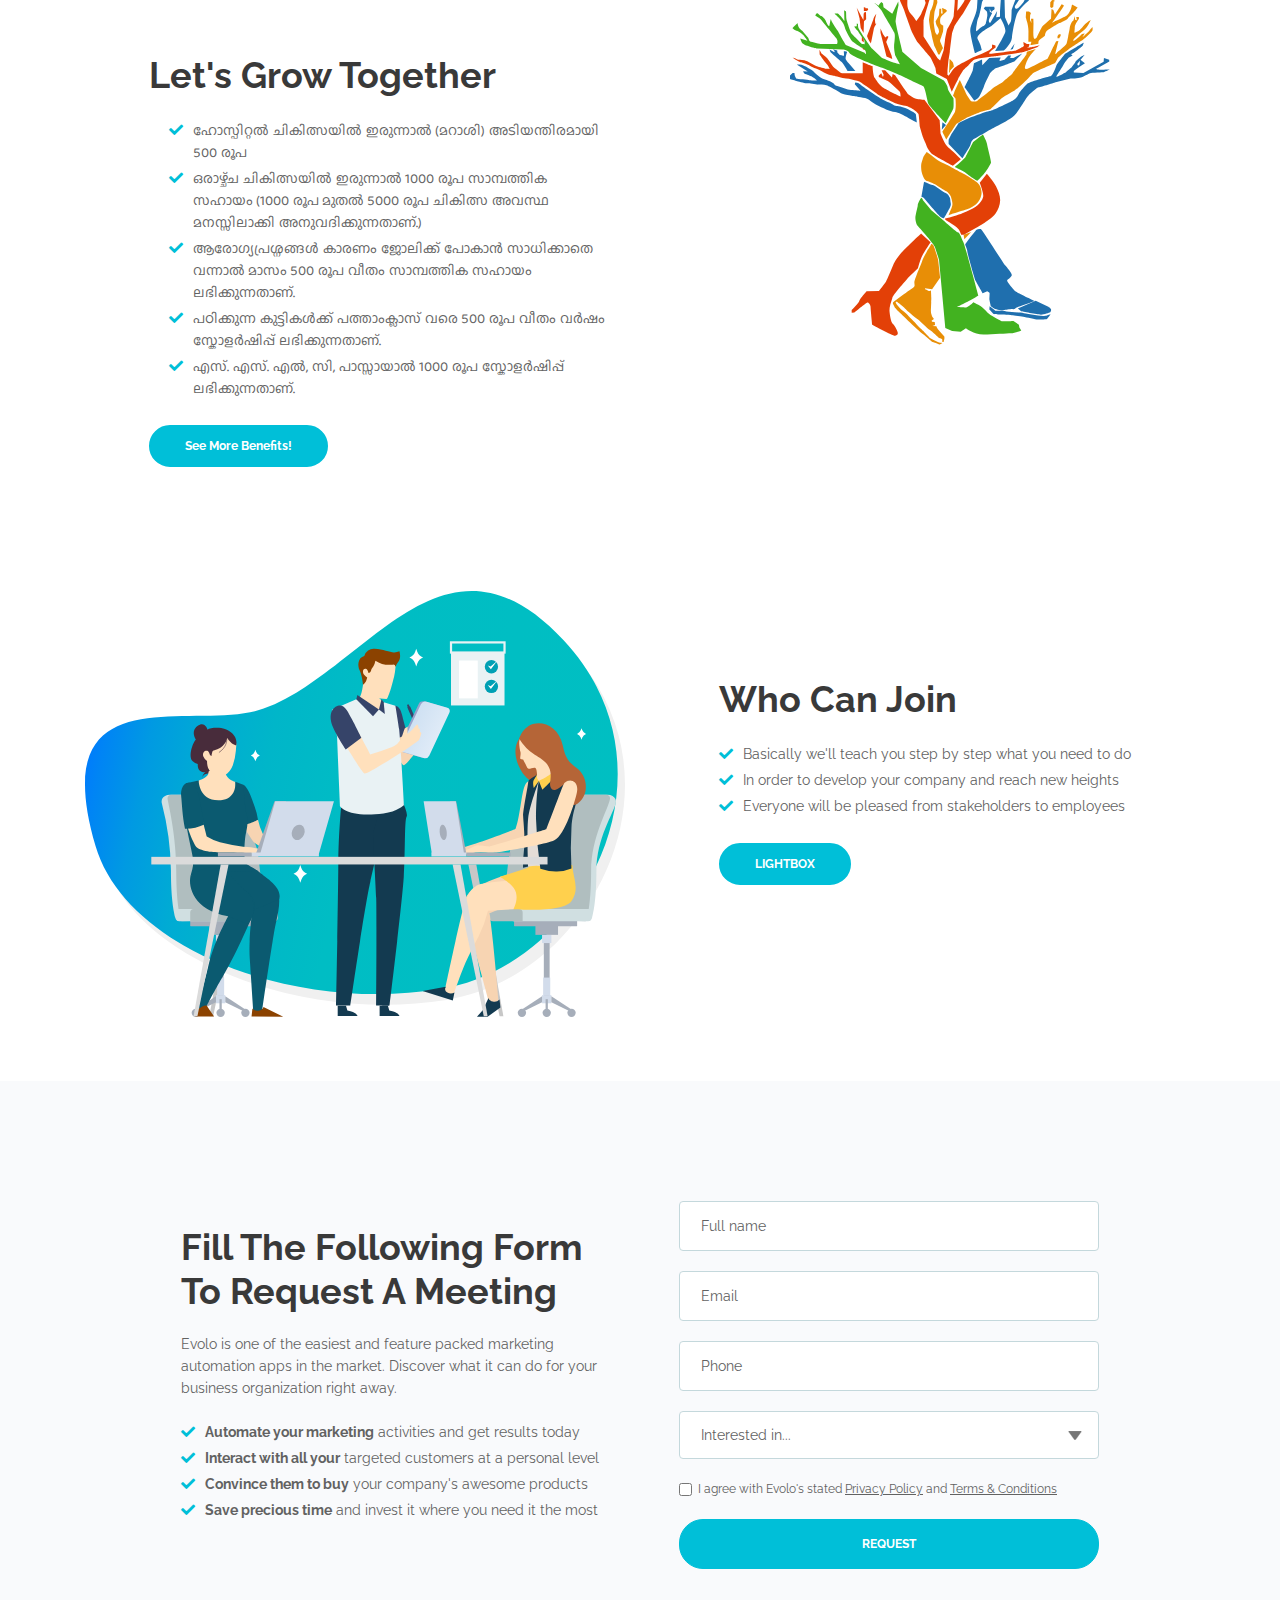
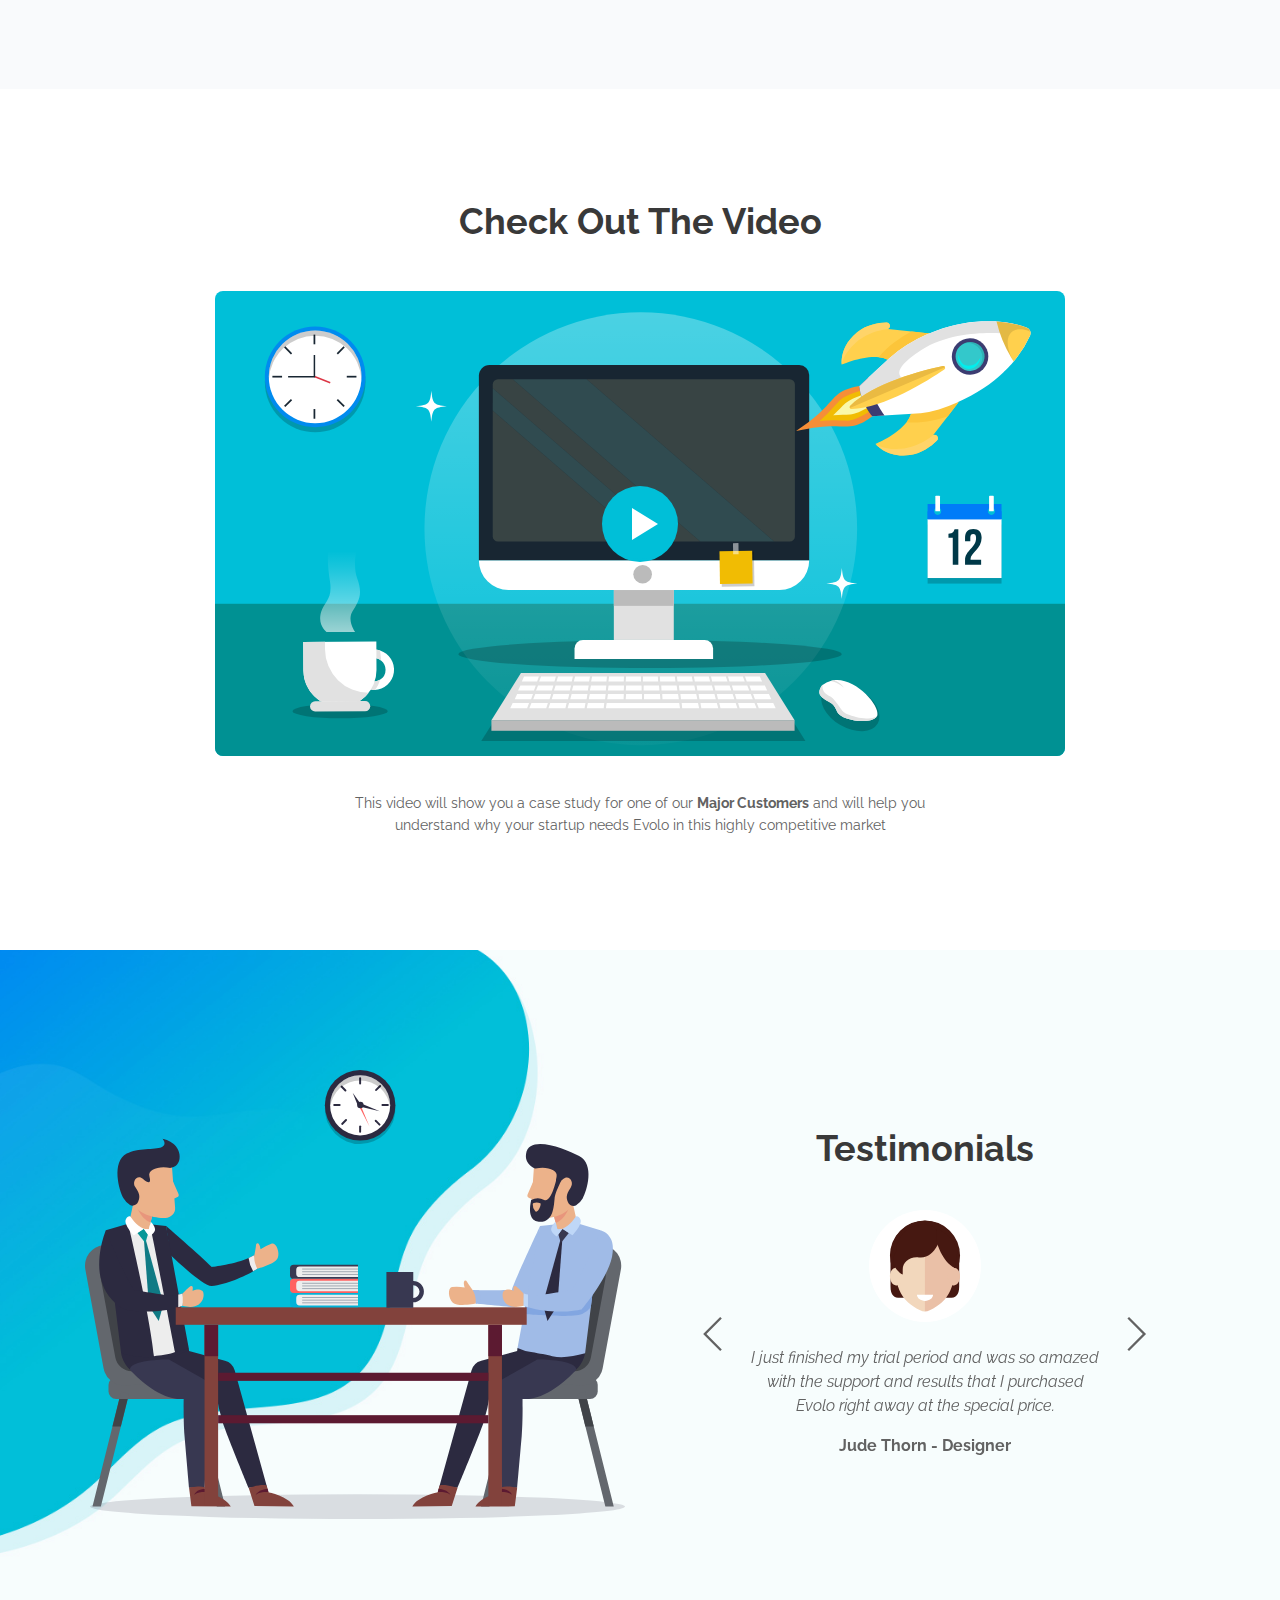
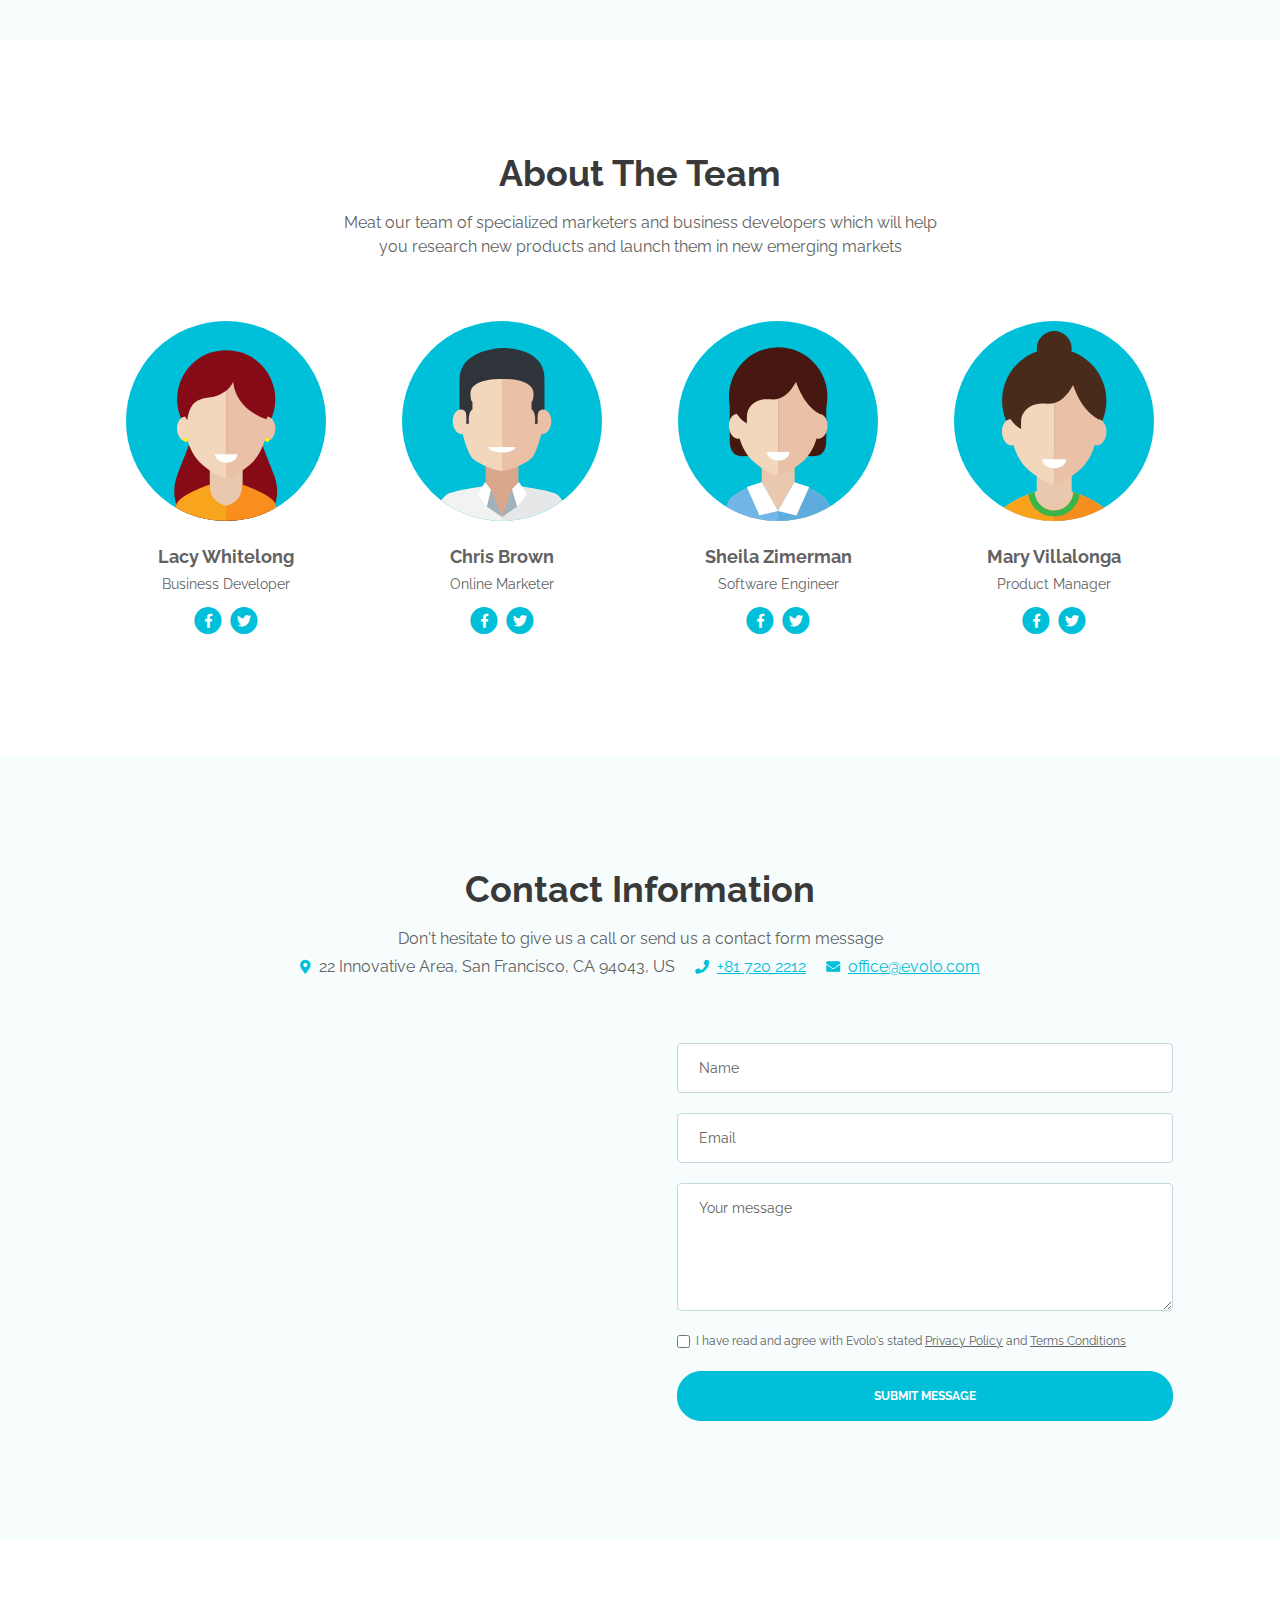
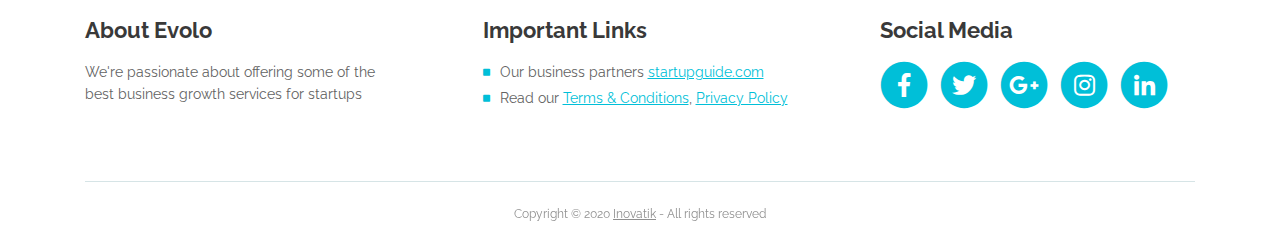
==== commit 2b25d8ec: "compleated benfits small section" ====
--- a/web/index.html
+++ b/web/index.html
@@ -194,26 +194,34 @@
 
 
     <!-- Details 1 -->
-    <div class="basic-1">
+    <div class="basic-2">
         <div class="container">
             <div class="row">
                 <div class="col-lg-6">
                     <div class="text-container" style="font-family: 'Baloo Chettan 2', cursive;">
-                        <h2>Search For Optimization Wherever Is Possible</h2>
-                        <ul class="list-unstyled li-space-lg">
-                            <li class="media">
-                                <i class="fas fa-check"></i>
-                                <div class="media-body">Basically we'll teach you step by step what you need to do</div>
-                            </li>
-                            <li class="media">
-                                <i class="fas fa-check"></i>
-                                <div class="media-body">In order to develop your company and reach new heights</div>
-                            </li>
-                            <li class="media">
-                                <i class="fas fa-check"></i>
-                                <div class="media-body">Everyone will be pleased from stakeholders to employees</div>
-                            </li>
-                        </ul>
+                        <h2>Let's Grow Together</h2>
+                        <ul class="list-unstyled li-space-lg indent">
+                            <li class="media">
+                                <i class="fas fa-check"></i>
+                                <div class="media-body">ഹോസ്പിറ്റൽ ചികിത്സയിൽ ഇരുന്നാൽ (മറാശി) അടിയന്തിരമായി 500 രൂപ</div>
+                            </li>
+                            <li class="media">
+                                <i class="fas fa-check"></i>
+                                <div class="media-body">ഒരാഴ്ച്ച ചികിത്സയിൽ ഇരുന്നാൽ 1000 രൂപ സാമ്പത്തിക സഹായം (1000 രൂപ മുതൽ 5000 രൂപ ചികിത്സ അവസ്ഥ മനസ്സിലാക്കി അനുവദിക്കുന്നതാണ്.)</div>
+                            </li>
+                            <li class="media">
+                                <i class="fas fa-check"></i>
+                                <div class="media-body">ആരോഗ്യപ്രശ്നങ്ങൾ കാരണം ജോലിക്ക് പോകാൻ സാധിക്കാതെ വന്നാൽ മാസം 500 രൂപ വീതം സാമ്പത്തിക സഹായം ലഭിക്കുന്നതാണ്.</div>
+                            </li>
+                            <li class="media">
+                                <i class="fas fa-check"></i>
+                                <div class="media-body">പഠിക്കുന്ന കുട്ടികൾക്ക് പത്താംക്ലാസ് വരെ 500 രൂപ വീതം വർഷം സ്കോളർഷിപ്പ് ലഭിക്കുന്നതാണ്.</div>
+                            </li>
+                            <li class="media">
+                                <i class="fas fa-check"></i>
+                                <div class="media-body">എസ്. എസ്. എൽ, സി, പാസ്സായാൽ 1000 രൂപ സ്കോളർഷിപ്പ് ലഭിക്കുന്നതാണ്.</div>
+                            </li>
+                            </ul>
                         <a class="btn-solid-reg popup-with-move-anim" href="#details-lightbox-1">See More Benefits!</a>
                     </div> <!-- end of text-container -->
                 </div> <!-- end of col -->
@@ -239,7 +247,7 @@
                 </div> <!-- end of col -->
                 <div class="col-lg-6">
                     <div class="text-container">
-                        <h2>Search For Optimization Wherever Is Possible</h2>
+                        <h2>Who Can Join</h2>
                         <ul class="list-unstyled li-space-lg">
                             <li class="media">
                                 <i class="fas fa-check"></i>
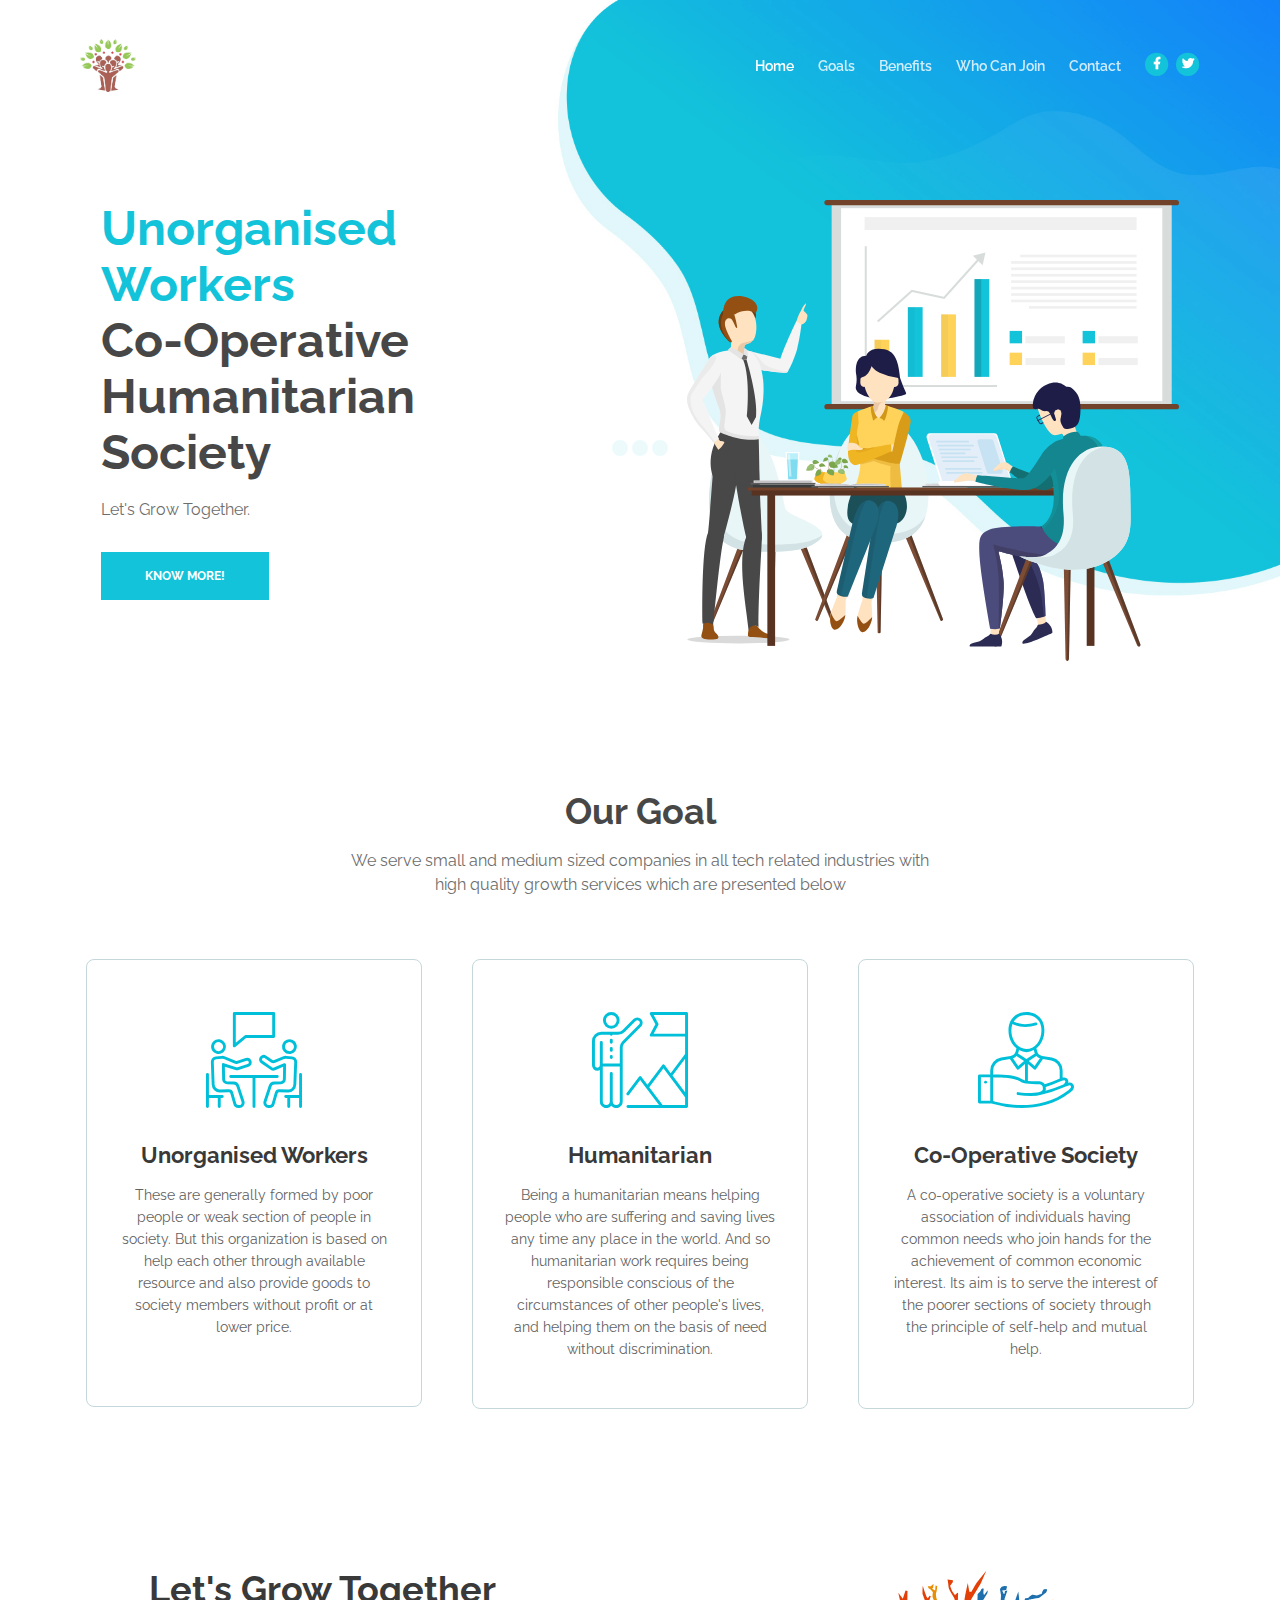
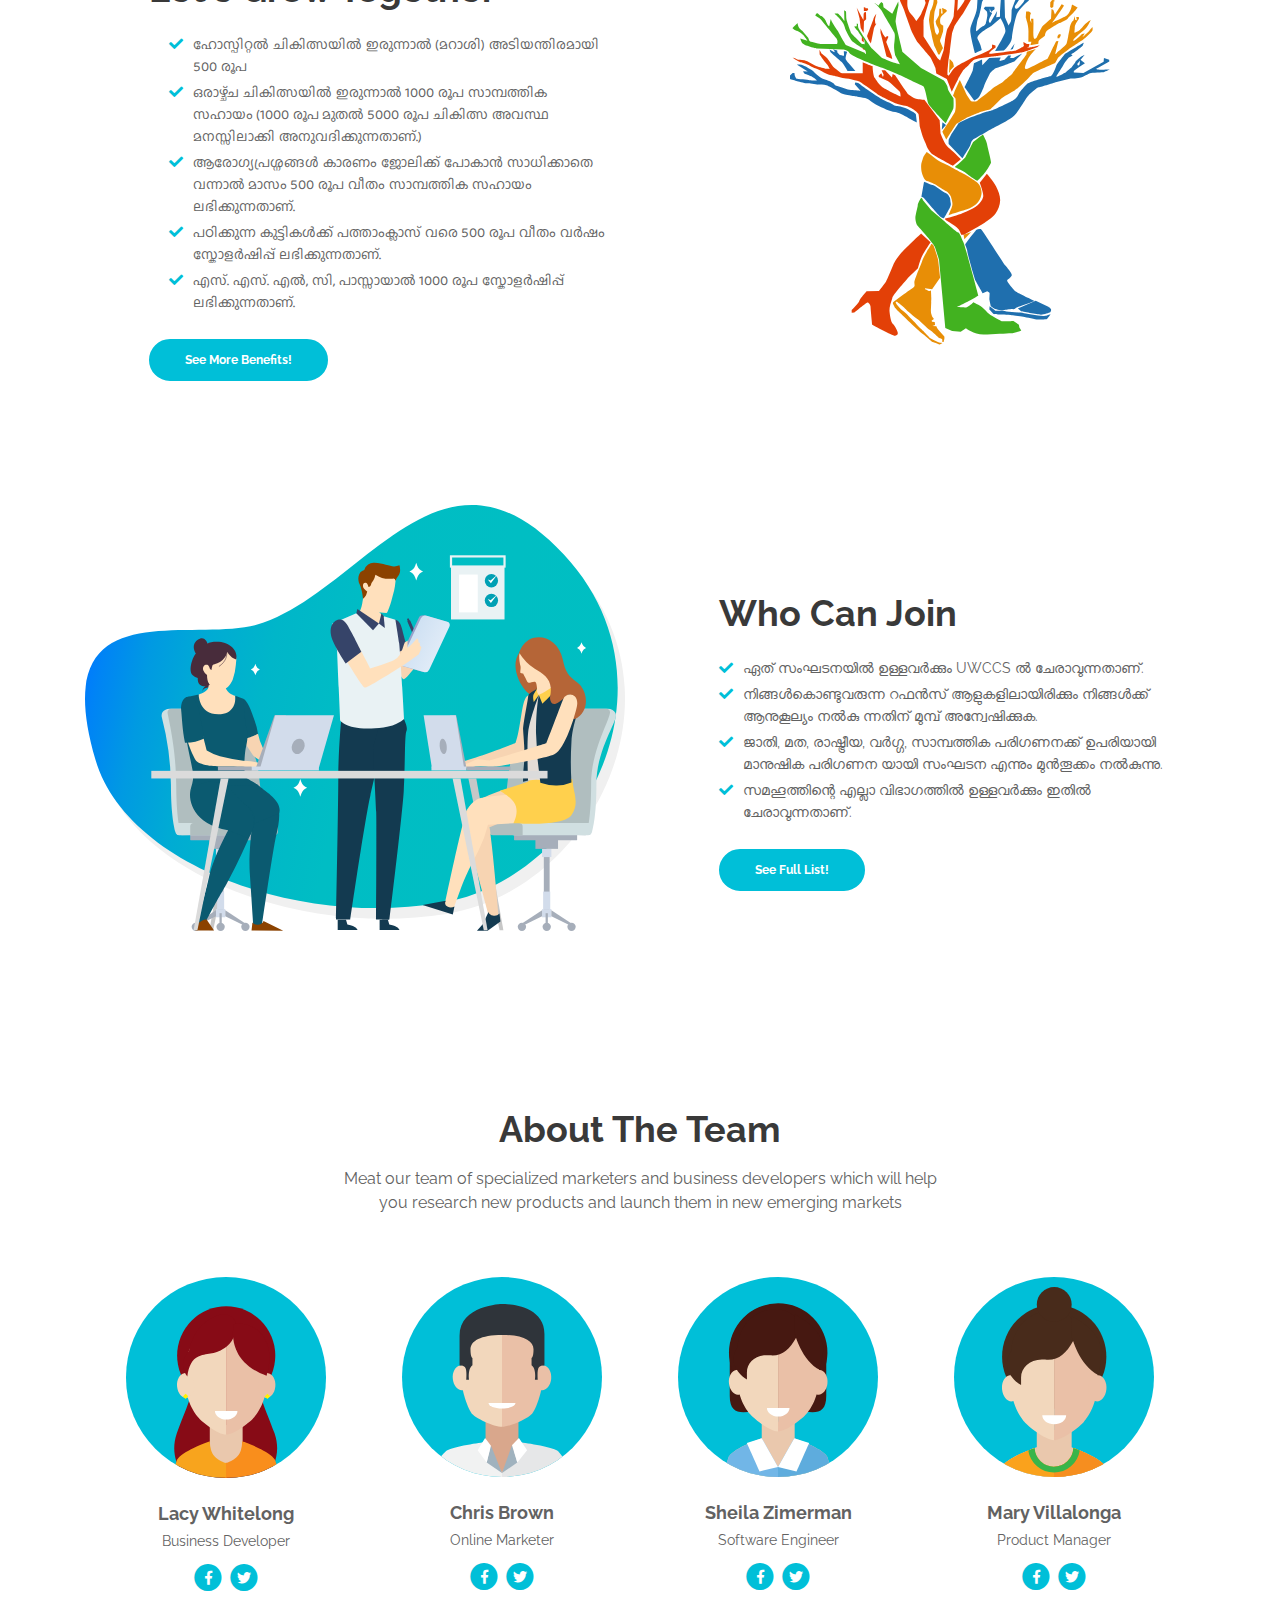
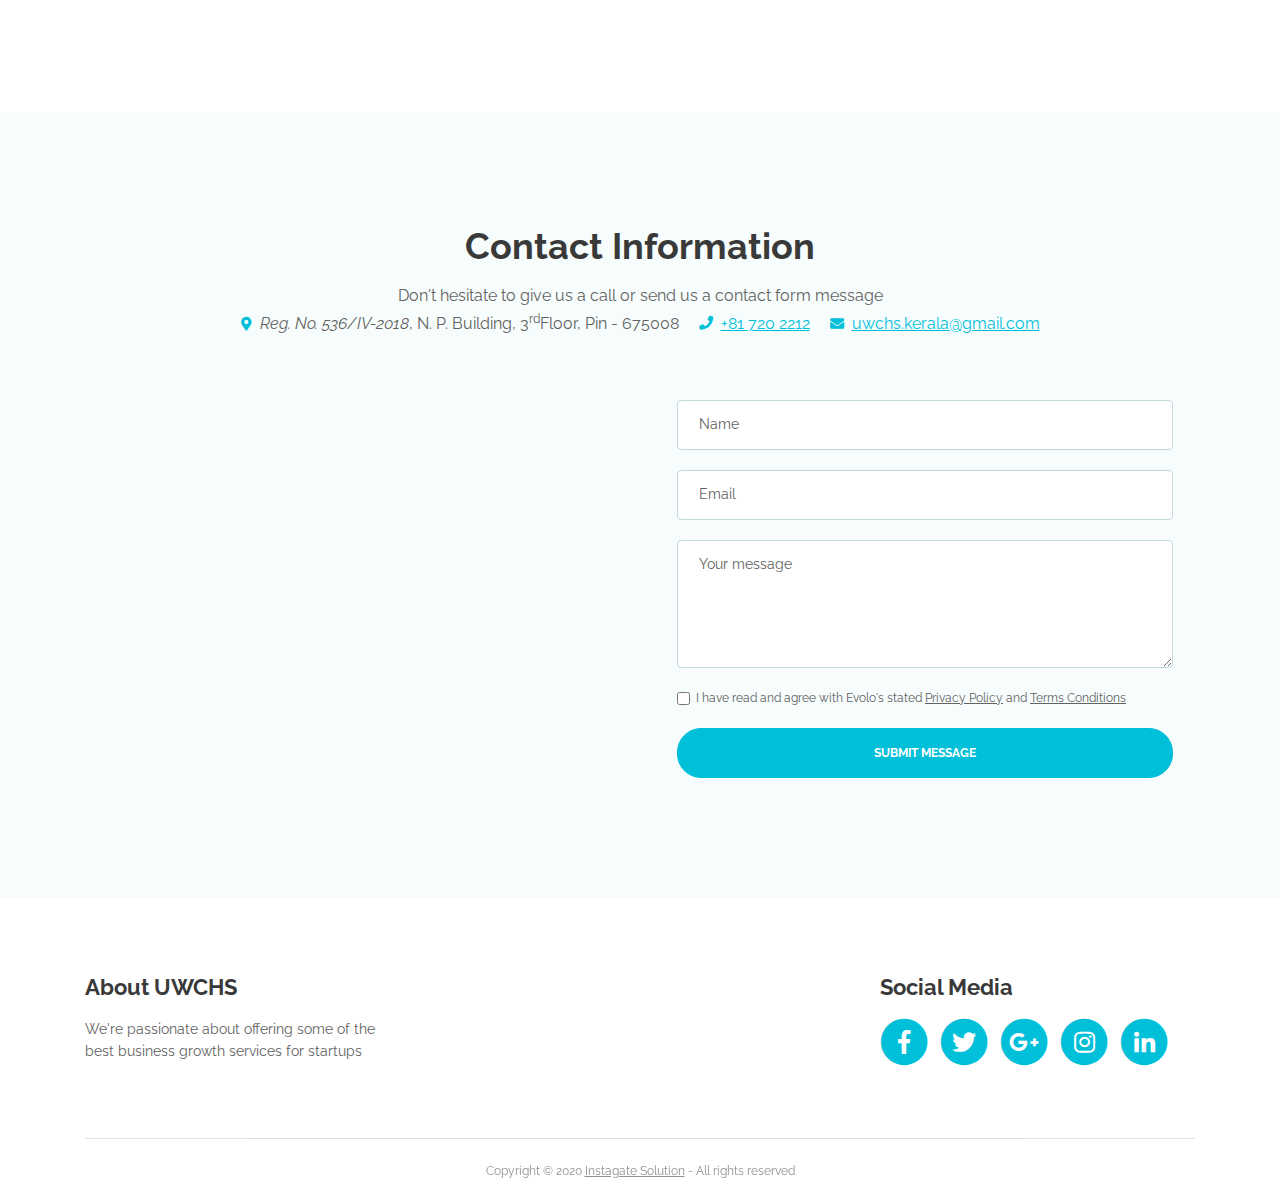
==== commit 97aad9a5: "The content is added and ready for first review" ====
--- a/web/index.html
+++ b/web/index.html
@@ -30,7 +30,7 @@
 	<link href="css/styles.css" rel="stylesheet">
 	
 	<!-- Favicon  -->
-    <link rel="icon" href="images/favicon.png">
+    <link rel="icon" href="images/favicon.ico">
 </head>
 <body data-spy="scroll" data-target=".fixed-top">
     
@@ -66,25 +66,14 @@
                     <a class="nav-link page-scroll" href="#header">Home <span class="sr-only">(current)</span></a>
                 </li>
                 <li class="nav-item">
-                    <a class="nav-link page-scroll" href="#services">Services</a>
+                    <a class="nav-link page-scroll" href="#services">Goals</a>
                 </li>
                 <li class="nav-item">
-                    <a class="nav-link page-scroll" href="#pricing">Pricing</a>
+                    <a class="nav-link page-scroll" href="#benefits">Benefits</a>
                 </li>
                 <li class="nav-item">
-                    <a class="nav-link page-scroll" href="#request">Request</a>
+                    <a class="nav-link page-scroll" href="#join">Who Can Join</a>
                 </li>
-
-                <!-- Dropdown Menu -->          
-                <li class="nav-item dropdown">
-                    <a class="nav-link dropdown-toggle page-scroll" href="#about" id="navbarDropdown" role="button" aria-haspopup="true" aria-expanded="false">About</a>
-                    <div class="dropdown-menu" aria-labelledby="navbarDropdown">
-                        <a class="dropdown-item" href="terms-conditions.html"><span class="item-text">Terms Conditions</span></a>
-                        <div class="dropdown-items-divide-hr"></div>
-                        <a class="dropdown-item" href="privacy-policy.html"><span class="item-text">Privacy Policy</span></a>
-                    </div>
-                </li>
-                <!-- end of dropdown menu -->
 
                 <li class="nav-item">
                     <a class="nav-link page-scroll" href="#contact">Contact</a>
@@ -194,11 +183,11 @@
 
 
     <!-- Details 1 -->
-    <div class="basic-2">
+    <div id="benefits" class="basic-2">
         <div class="container">
             <div class="row">
                 <div class="col-lg-6">
-                    <div class="text-container" style="font-family: 'Baloo Chettan 2', cursive;">
+                    <div class="text-container" style="font-family: 'Baloo Chettan 2', cursive; margin-top: 0px;">
                         <h2>Let's Grow Together</h2>
                         <ul class="list-unstyled li-space-lg indent">
                             <li class="media">
@@ -237,7 +226,7 @@
 
     
     <!-- Details 2 -->
-    <div class="basic-2">
+    <div id="join" class="basic-2">
         <div class="container">
             <div class="row">
                 <div class="col-lg-6">
@@ -251,18 +240,22 @@
                         <ul class="list-unstyled li-space-lg">
                             <li class="media">
                                 <i class="fas fa-check"></i>
-                                <div class="media-body">Basically we'll teach you step by step what you need to do</div>
-                            </li>
-                            <li class="media">
-                                <i class="fas fa-check"></i>
-                                <div class="media-body">In order to develop your company and reach new heights</div>
-                            </li>
-                            <li class="media">
-                                <i class="fas fa-check"></i>
-                                <div class="media-body">Everyone will be pleased from stakeholders to employees</div>
+                                <div class="media-body">ഏത് സംഘടനയിൽ ഉള്ളവർക്കും UWCCS ൽ ചേരാവുന്നതാണ്.</div>
+                            </li>
+                            <li class="media">
+                                <i class="fas fa-check"></i>
+                                <div class="media-body">നിങ്ങൾകൊണ്ടുവരുന്ന റഫൻസ് ആളുകളിലായിരിക്കും നിങ്ങൾക്ക് ആനുകൂല്യം നൽകു ന്നതിന് മുമ്പ് അന്വേഷിക്കുക.</div>
+                            </li>
+                            <li class="media">
+                                <i class="fas fa-check"></i>
+                                <div class="media-body">ജാതി, മത, രാഷ്ട്രീയ, വർഗ്ഗ, സാമ്പത്തിക പരിഗണനക്ക് ഉപരിയായി മാനുഷിക പരിഗണന യായി സംഘടന എന്നും മുൻതൂക്കം നൽകുന്നു.</div>
+                            </li>
+                            <li class="media">
+                                <i class="fas fa-check"></i>
+                                <div class="media-body">സമഹൂത്തിന്റെ എല്ലാ വിഭാഗത്തിൽ ഉള്ളവർക്കും ഇതിൽ ചേരാവുന്നതാണ്.</div>
                             </li>
                         </ul>
-                        <a class="btn-solid-reg popup-with-move-anim" href="#details-lightbox-2">LIGHTBOX</a>
+                        <a class="btn-solid-reg popup-with-move-anim" href="#details-lightbox-2">See Full List!</a>
                     </div> <!-- end of text-container -->
                 </div> <!-- end of col -->
             </div> <!-- end of row -->
@@ -270,277 +263,11 @@
     </div> <!-- end of basic-2 -->
     <!-- end of details 2 -->
 
-    <!-- Details Lightboxes -->
-    <!-- Details Lightbox 1 -->
-	<div id="details-lightbox-1" class="lightbox-basic zoom-anim-dialog mfp-hide">
-        <div class="container">
-            <div class="row">
-                <button title="Close (Esc)" type="button" class="mfp-close x-button">×</button>
-                <div class="col-lg-8">
-                    <div class="image-container">
-                        <img class="img-fluid" src="images/details-lightbox-1.svg" alt="alternative">
-                    </div> <!-- end of image-container -->
-                </div> <!-- end of col -->
-                <div class="col-lg-4">
-                    <h3>Design And Plan</h3>
-                    <hr>
-                    <h5>Core feature</h5>
-                    <p>The emailing module basically will speed up your email marketing operations while offering more subscriber control.</p>
-                    <p>Do you need to build lists for your email campaigns? It just got easier with Evolo.</p>
-                    <ul class="list-unstyled li-space-lg">
-                        <li class="media">
-                            <i class="fas fa-check"></i><div class="media-body">List building framework</div>
-                        </li>
-                        <li class="media">
-                            <i class="fas fa-check"></i><div class="media-body">Easy database browsing</div>
-                        </li>
-                        <li class="media">
-                            <i class="fas fa-check"></i><div class="media-body">User administration</div>
-                        </li>
-                        <li class="media">
-                            <i class="fas fa-check"></i><div class="media-body">Automate user signup</div>
-                        </li>
-                        <li class="media">
-                            <i class="fas fa-check"></i><div class="media-body">Quick formatting tools</div>
-                        </li>
-                        <li class="media">
-                            <i class="fas fa-check"></i><div class="media-body">Fast email checking</div>
-                        </li>
-                    </ul>
-                    <a class="btn-solid-reg mfp-close page-scroll" href="#request">REQUEST</a> <a class="btn-outline-reg mfp-close as-button" href="#screenshots">BACK</a>
-                </div> <!-- end of col -->
-            </div> <!-- end of row -->
-        </div> <!-- end of container -->
-    </div> <!-- end of lightbox-basic -->
-    <!-- end of details lightbox 1 -->
-
-    <!-- Details Lightbox 2 -->
-	<div id="details-lightbox-2" class="lightbox-basic zoom-anim-dialog mfp-hide">
-        <div class="container">
-            <div class="row">
-                <button title="Close (Esc)" type="button" class="mfp-close x-button">×</button>
-                <div class="col-lg-8">
-                    <div class="image-container">
-                        <img class="img-fluid" src="images/details-lightbox-2.svg" alt="alternative">
-                    </div> <!-- end of image-container -->
-                </div> <!-- end of col -->
-                <div class="col-lg-4">
-                    <h3>Search To Optimize</h3>
-                    <hr>
-                    <h5>Core feature</h5>
-                    <p>The emailing module basically will speed up your email marketing operations while offering more subscriber control.</p>
-                    <p>Do you need to build lists for your email campaigns? It just got easier with Evolo.</p>
-                    <ul class="list-unstyled li-space-lg">
-                        <li class="media">
-                            <i class="fas fa-check"></i><div class="media-body">List building framework</div>
-                        </li>
-                        <li class="media">
-                            <i class="fas fa-check"></i><div class="media-body">Easy database browsing</div>
-                        </li>
-                        <li class="media">
-                            <i class="fas fa-check"></i><div class="media-body">User administration</div>
-                        </li>
-                        <li class="media">
-                            <i class="fas fa-check"></i><div class="media-body">Automate user signup</div>
-                        </li>
-                        <li class="media">
-                            <i class="fas fa-check"></i><div class="media-body">Quick formatting tools</div>
-                        </li>
-                        <li class="media">
-                            <i class="fas fa-check"></i><div class="media-body">Fast email checking</div>
-                        </li>
-                    </ul>
-                    <a class="btn-solid-reg mfp-close page-scroll" href="#request">REQUEST</a> <a class="btn-outline-reg mfp-close as-button" href="#screenshots">BACK</a>
-                </div> <!-- end of col -->
-            </div> <!-- end of row -->
-        </div> <!-- end of container -->
-    </div> <!-- end of lightbox-basic -->
-    <!-- end of details lightbox 2 -->
-    <!-- end of details lightboxes -->
-
-    <!-- Request -->
-    <div id="request" class="form-1">
-        <div class="container">
-            <div class="row">
-                <div class="col-lg-6">
-                    <div class="text-container">
-                        <h2>Fill The Following Form To Request A Meeting</h2>
-                        <p>Evolo is one of the easiest and feature packed marketing automation apps in the market. Discover what it can do for your business organization right away.</p>
-                        <ul class="list-unstyled li-space-lg">
-                            <li class="media">
-                                <i class="fas fa-check"></i>
-                                <div class="media-body"><strong class="blue">Automate your marketing</strong> activities and get results today</div>
-                            </li>
-                            <li class="media">
-                                <i class="fas fa-check"></i>
-                                <div class="media-body"><strong class="blue">Interact with all your</strong> targeted customers at a personal level</div>
-                            </li>
-                            <li class="media">
-                                <i class="fas fa-check"></i>
-                                <div class="media-body"><strong class="blue">Convince them to buy</strong> your company's awesome products</div>
-                            </li>
-                            <li class="media">
-                                <i class="fas fa-check"></i>
-                                <div class="media-body"><strong class="blue">Save precious time</strong> and invest it where you need it the most</div>
-                            </li>
-                        </ul>
-                    </div> <!-- end of text-container -->
-                </div> <!-- end of col -->
-                <div class="col-lg-6">
-
-                    <!-- Request Form -->
-                    <div class="form-container">
-                        <form id="requestForm" data-toggle="validator" data-focus="false">
-                            <div class="form-group">
-                                <input type="text" class="form-control-input" id="rname" name="rname" required>
-                                <label class="label-control" for="rname">Full name</label>
-                                <div class="help-block with-errors"></div>
-                            </div>
-                            <div class="form-group">
-                                <input type="email" class="form-control-input" id="remail" name="remail" required>
-                                <label class="label-control" for="remail">Email</label>
-                                <div class="help-block with-errors"></div>
-                            </div>
-                            <div class="form-group">
-                                <input type="text" class="form-control-input" id="rphone" name="rphone" required>
-                                <label class="label-control" for="rphone">Phone</label>
-                                <div class="help-block with-errors"></div>
-                            </div>
-                            <div class="form-group">
-                                <select class="form-control-select" id="rselect" required>
-                                    <option class="select-option" value="" disabled selected>Interested in...</option>
-                                    <option class="select-option" value="Personal Loan">Starter</option>
-                                    <option class="select-option" value="Car Loan">Medium</option>
-                                    <option class="select-option" value="House Loan">Complete</option>
-                                </select>
-                                <div class="help-block with-errors"></div>
-                            </div>
-                            <div class="form-group checkbox">
-                                <input type="checkbox" id="rterms" value="Agreed-to-Terms" name="rterms" required>I agree with Evolo's stated <a href="privacy-policy.html">Privacy Policy</a> and <a href="terms-conditions.html">Terms & Conditions</a>
-                                <div class="help-block with-errors"></div>
-                            </div>
-                            <div class="form-group">
-                                <button type="submit" class="form-control-submit-button">REQUEST</button>
-                            </div>
-                            <div class="form-message">
-                                <div id="rmsgSubmit" class="h3 text-center hidden"></div>
-                            </div>
-                        </form>
-                    </div> <!-- end of form-container -->
-                    <!-- end of request form -->
-
-                </div> <!-- end of col -->
-            </div> <!-- end of row -->
-        </div> <!-- end of container -->
-    </div> <!-- end of form-1 -->
-    <!-- end of request -->
-
-
-    <!-- Video -->
-    <div class="basic-3">
-        <div class="container">
-            <div class="row">
-                <div class="col-lg-12">
-                    <h2>Check Out The Video</h2>
-                </div> <!-- end of col -->
-            </div> <!-- end of row -->
-            <div class="row">
-                <div class="col-lg-12">
-                    
-                    <!-- Video Preview -->
-                    <div class="image-container">
-                        <div class="video-wrapper">
-                            <a class="popup-youtube" href="https://www.youtube.com/watch?v=fLCjQJCekTs" data-effect="fadeIn">
-                                <img class="img-fluid" src="images/video-frame.svg" alt="alternative">
-                                <span class="video-play-button">
-                                    <span></span>
-                                </span>
-                            </a>
-                        </div> <!-- end of video-wrapper -->
-                    </div> <!-- end of image-container -->
-                    <!-- end of video preview -->
-
-                    <p>This video will show you a case study for one of our <strong>Major Customers</strong> and will help you understand why your startup needs Evolo in this highly competitive market</p>
-                </div> <!-- end of col -->
-            </div> <!-- end of row -->
-        </div> <!-- end of container -->
-    </div> <!-- end of basic-3 -->
-    <!-- end of video -->
-
-
-    <!-- Testimonials -->
-    <div class="slider-2">
-        <div class="container">
-            <div class="row">
-                <div class="col-lg-6">
-                    <div class="image-container">
-                        <img class="img-fluid" src="images/testimonials-2-men-talking.svg" alt="alternative">
-                    </div> <!-- end of image-container -->
-                </div> <!-- end of col -->
-                <div class="col-lg-6">
-                    <h2>Testimonials</h2>
-
-                    <!-- Card Slider -->
-                    <div class="slider-container">
-                        <div class="swiper-container card-slider">
-                            <div class="swiper-wrapper">
-                                
-                                <!-- Slide -->
-                                <div class="swiper-slide">
-                                    <div class="card">
-                                        <img class="card-image" src="images/testimonial-1.svg" alt="alternative">
-                                        <div class="card-body">
-                                            <p class="testimonial-text">I just finished my trial period and was so amazed with the support and results that I purchased Evolo right away at the special price.</p>
-                                            <p class="testimonial-author">Jude Thorn - Designer</p>
-                                        </div>
-                                    </div>
-                                </div> <!-- end of swiper-slide -->
-                                <!-- end of slide -->
-        
-                                <!-- Slide -->
-                                <div class="swiper-slide">
-                                    <div class="card">
-                                        <img class="card-image" src="images/testimonial-2.svg" alt="alternative">
-                                        <div class="card-body">
-                                            <p class="testimonial-text">Evolo has always helped or startup to position itself in the highly competitive market of mobile applications. You will not regret using it!</p>
-                                            <p class="testimonial-author">Marsha Singer - Developer</p>
-                                        </div>
-                                    </div>        
-                                </div> <!-- end of swiper-slide -->
-                                <!-- end of slide -->
-        
-                                <!-- Slide -->
-                                <div class="swiper-slide">
-                                    <div class="card">
-                                        <img class="card-image" src="images/testimonial-3.svg" alt="alternative">
-                                        <div class="card-body">
-                                            <p class="testimonial-text">Love their services and was so amazed with the support and results that I purchased Evolo for two years in a row. They are awesome.</p>
-                                            <p class="testimonial-author">Roy Smith - Marketer</p>
-                                        </div>
-                                    </div>        
-                                </div> <!-- end of swiper-slide -->
-                                <!-- end of slide -->
-                               
-                            </div> <!-- end of swiper-wrapper -->
-        
-                            <!-- Add Arrows -->
-                            <div class="swiper-button-next"></div>
-                            <div class="swiper-button-prev"></div>
-                            <!-- end of add arrows -->
-        
-                        </div> <!-- end of swiper-container -->
-                    </div> <!-- end of slider-container -->
-                    <!-- end of card slider -->
-
-                </div> <!-- end of col -->
-            </div> <!-- end of row -->
-        </div> <!-- end of container -->
-    </div> <!-- end of slider-2 -->
-    <!-- end of testimonials -->
+    
 
 
     <!-- About -->
-    <div id="about" class="basic-4">
+    <div id="contact" class="basic-4">
         <div class="container">
             <div class="row">
                 <div class="col-lg-12">
@@ -655,16 +382,16 @@
 
 
     <!-- Contact -->
-    <div id="contact" class="form-2">
+    <div class="form-2">
         <div class="container">
             <div class="row">
                 <div class="col-lg-12">
                     <h2>Contact Information</h2>
                     <ul class="list-unstyled li-space-lg">
                         <li class="address">Don't hesitate to give us a call or send us a contact form message</li>
-                        <li><i class="fas fa-map-marker-alt"></i>22 Innovative Area, San Francisco, CA 94043, US</li>
+                        <li><i class="fas fa-map-marker-alt"></i><i>Reg. No. 536/IV-2018</i>, N. P. Building, 3<sup>rd</sup>Floor, Pin - 675008</li>
                         <li><i class="fas fa-phone"></i><a class="turquoise" href="tel:003024630820">+81 720 2212</a></li>
-                        <li><i class="fas fa-envelope"></i><a class="turquoise" href="mailto:office@evolo.com">office@evolo.com</a></li>
+                        <li><i class="fas fa-envelope"></i><a class="turquoise" href="mailto:uwchs.kerala@gmail.com">uwchs.kerala@gmail.com</a></li>
                     </ul>
                 </div> <!-- end of col -->
             </div> <!-- end of row -->
@@ -719,26 +446,11 @@
             <div class="row">
                 <div class="col-md-4">
                     <div class="footer-col">
-                        <h4>About Evolo</h4>
+                        <h4>About UWCHS</h4>
                         <p>We're passionate about offering some of the best business growth services for startups</p>
                     </div>
                 </div> <!-- end of col -->
-                <div class="col-md-4">
-                    <div class="footer-col middle">
-                        <h4>Important Links</h4>
-                        <ul class="list-unstyled li-space-lg">
-                            <li class="media">
-                                <i class="fas fa-square"></i>
-                                <div class="media-body">Our business partners <a class="turquoise" href="#your-link">startupguide.com</a></div>
-                            </li>
-                            <li class="media">
-                                <i class="fas fa-square"></i>
-                                <div class="media-body">Read our <a class="turquoise" href="terms-conditions.html">Terms & Conditions</a>, <a class="turquoise" href="privacy-policy.html">Privacy Policy</a></div>
-                            </li>
-                        </ul>
-                    </div>
-                </div> <!-- end of col -->
-                <div class="col-md-4">
+                <div class="ml-auto col-md-4">
                     <div class="footer-col last">
                         <h4>Social Media</h4>
                         <span class="fa-stack">
@@ -784,7 +496,7 @@
         <div class="container">
             <div class="row">
                 <div class="col-lg-12">
-                    <p class="p-small">Copyright © 2020 <a href="https://inovatik.com">Inovatik</a> - All rights reserved</p>
+                    <p class="p-small">Copyright © 2020 <a href="https://instagatesolution.in/">Instagate Solution</a> - All rights reserved</p>
                 </div> <!-- end of col -->
             </div> <!-- enf of row -->
         </div> <!-- end of container -->
--- a/web/css/styles.css
+++ b/web/css/styles.css
@@ -947,12 +947,12 @@
 }
 
 .image-container .img1 {
-  margin-left: 25%;
+  margin-top: 15%;
+  margin-left: 6%;
   margin-right: auto;
   width: 20rem;
   height: auto;
 }
-
 .lightbox-basic h3 {
   margin-bottom: 0.5rem;
 }
@@ -2019,6 +2019,12 @@
 
 /* Min-width width 1200px */
 @media (min-width: 1200px) {
+  .img1 {
+    margin-top: 0 !important;
+    margin-left: 25% !important;
+    width: 20rem !important;
+  }
+
   /* Navigation */
   .navbar-custom {
     padding: 2.125rem 5rem 2.125rem 5rem;
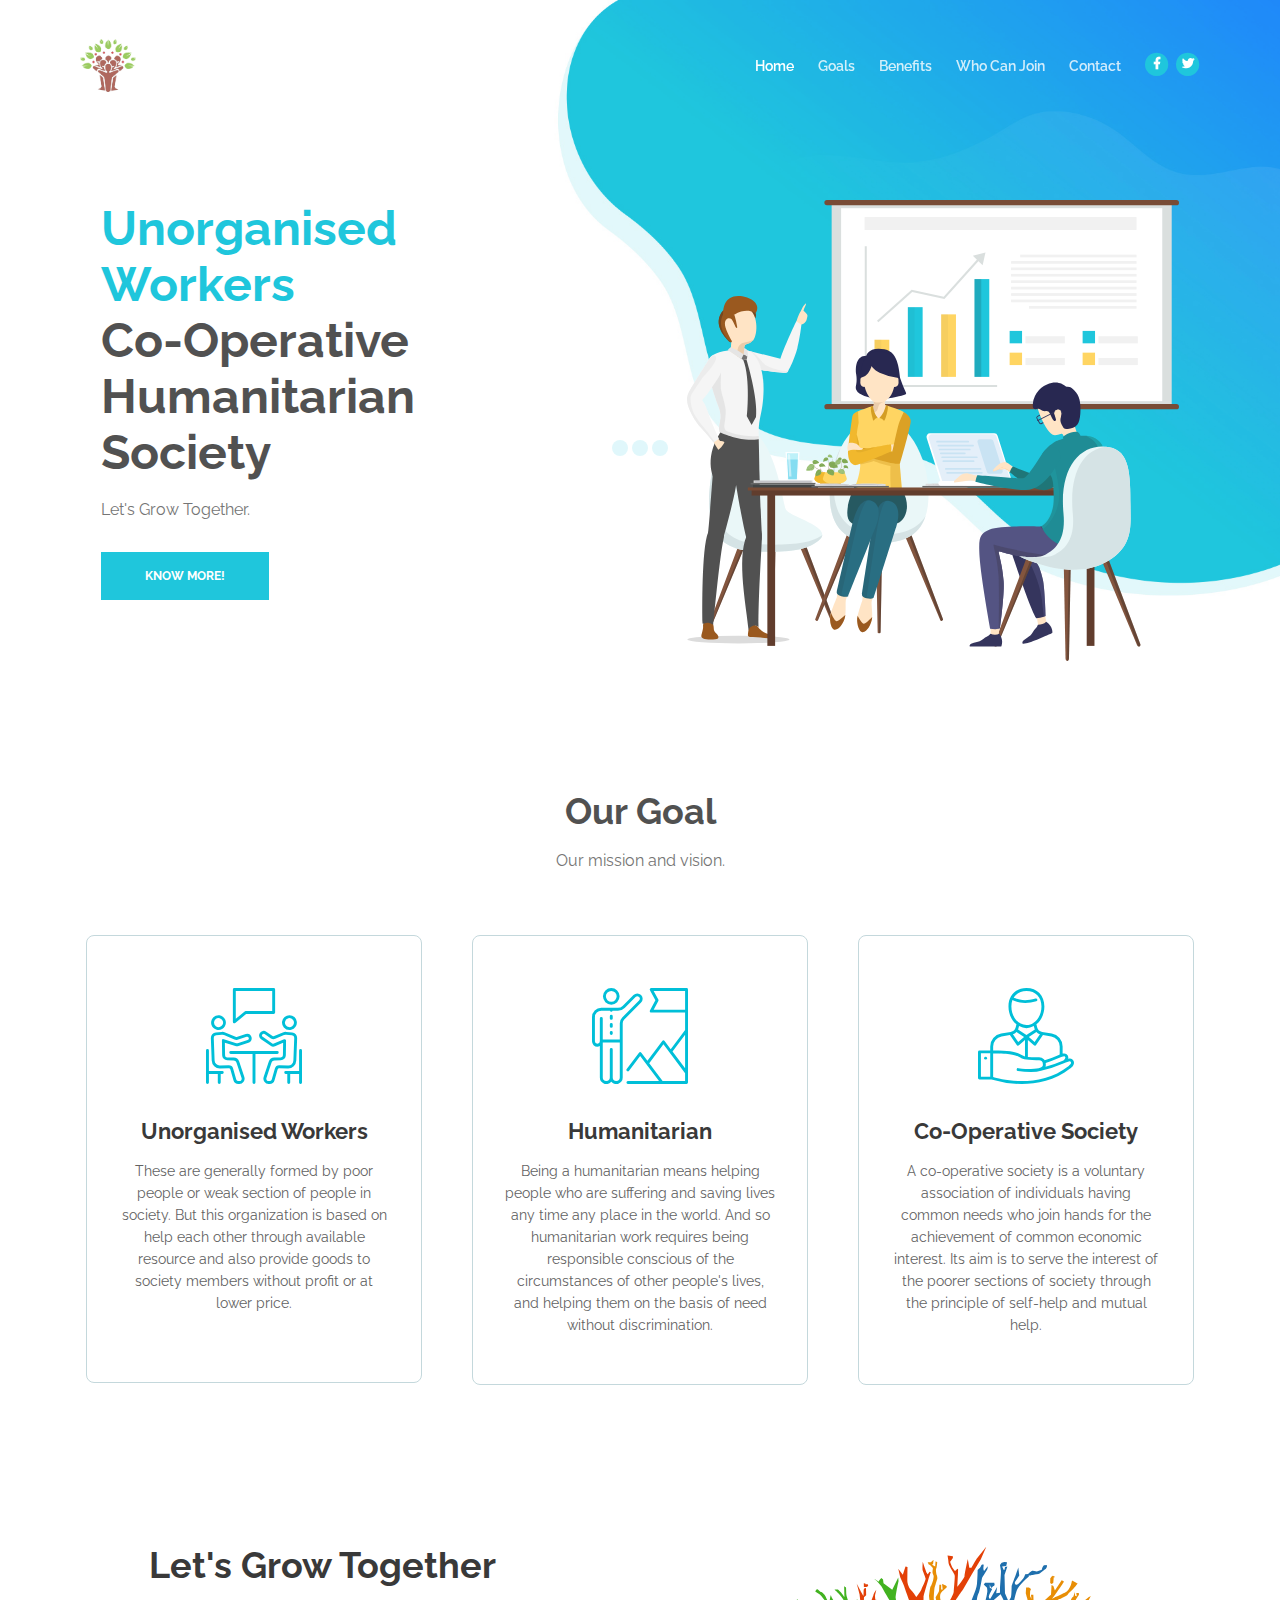
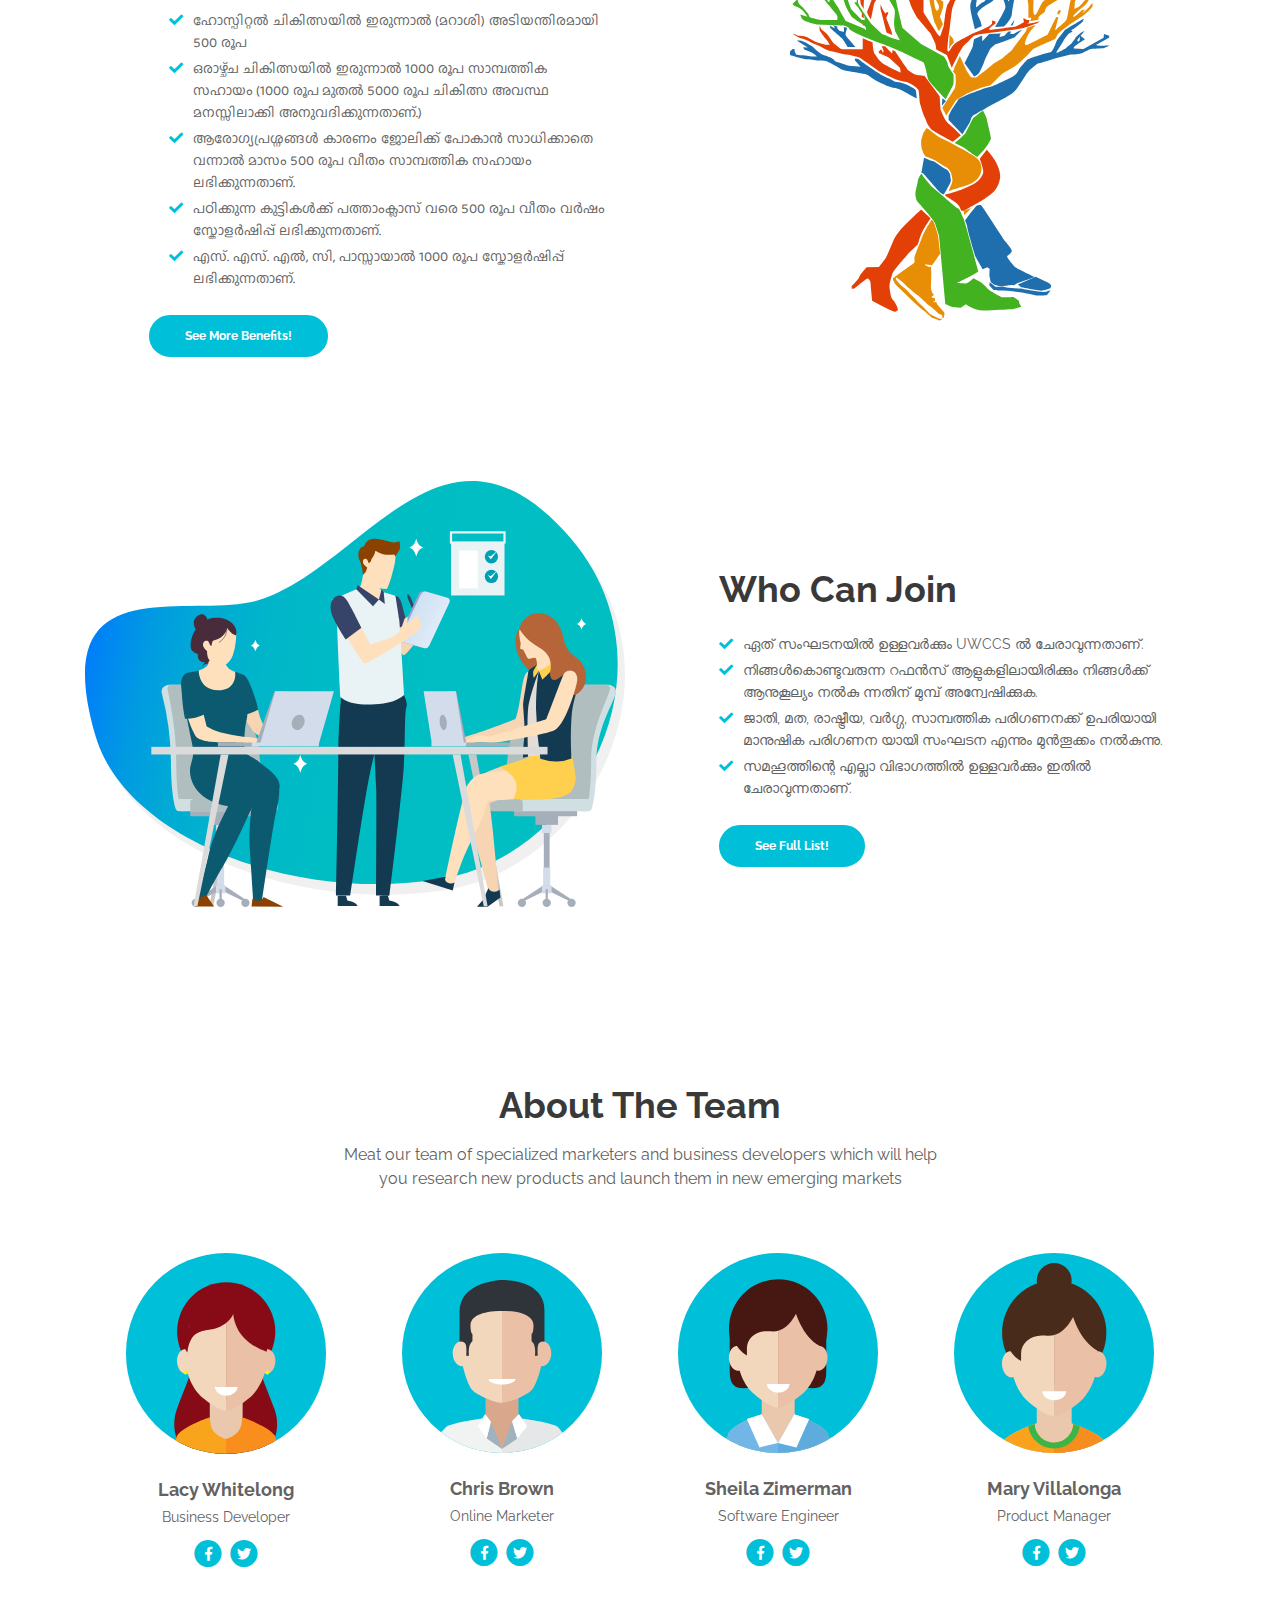
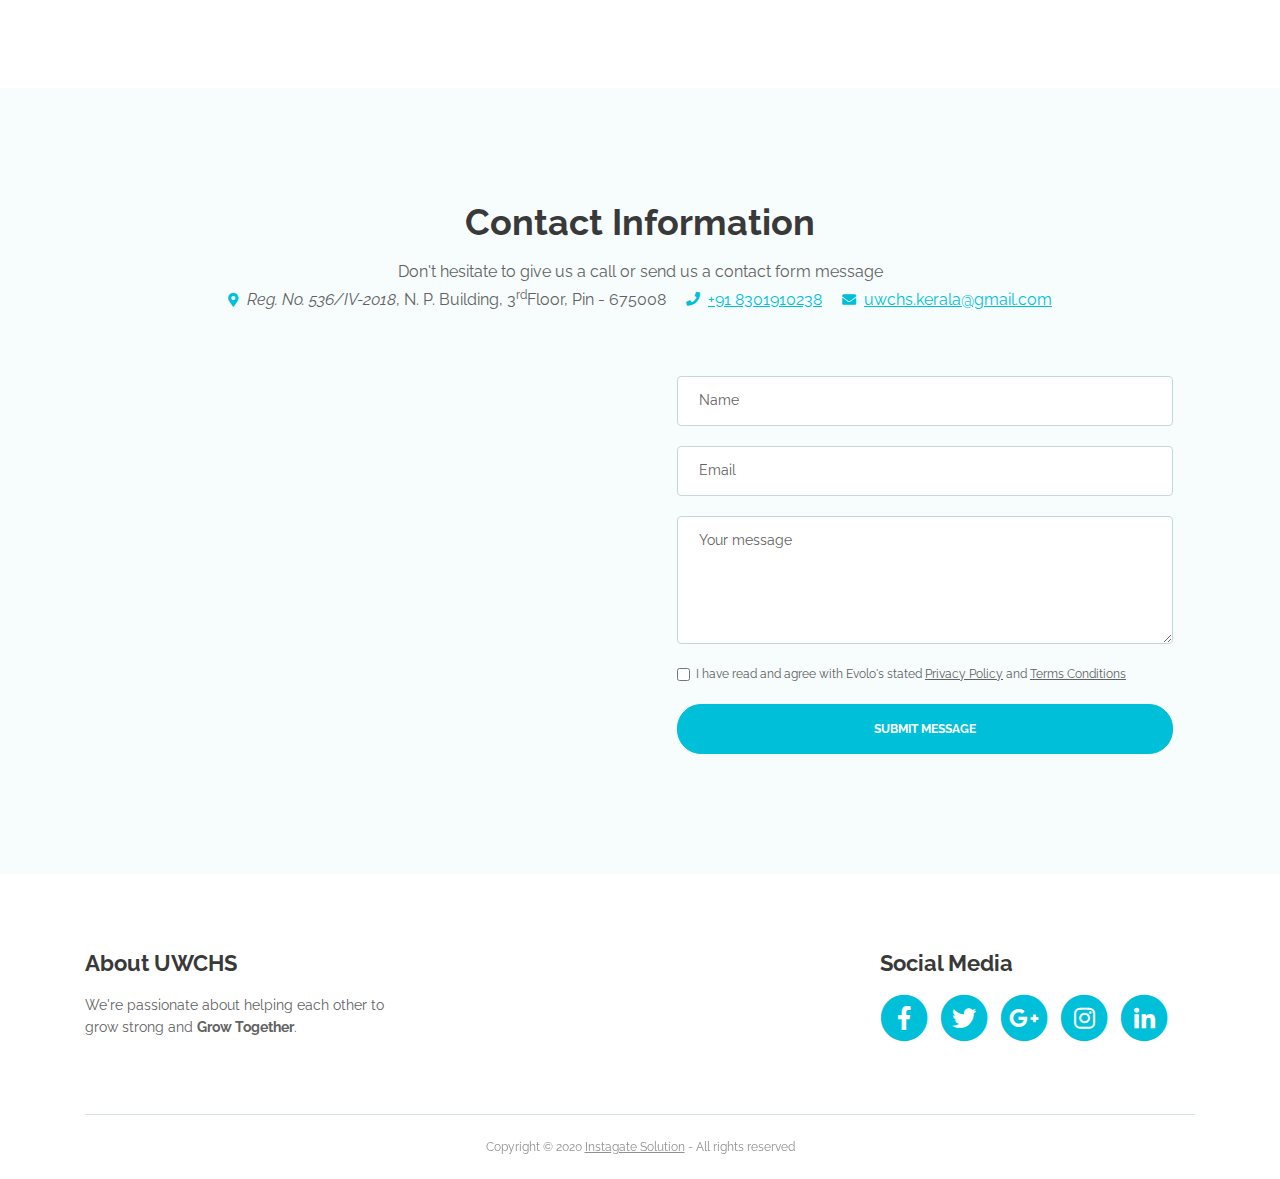
==== commit 5701c572: "almost complete waiting for improvements" ====
--- a/web/index.html
+++ b/web/index.html
@@ -127,7 +127,7 @@
             <div class="row">
                 <div class="col-lg-12">
                     <h2>Our Goal</h2>
-                    <p class="p-heading p-large">We serve small and medium sized companies in all tech related industries with high quality growth services which are presented below</p>
+                    <p class="p-heading p-large">Our mission and vision.</p>
                 </div> <!-- end of col -->
             </div> <!-- end of row -->
             <div class="row">
@@ -390,7 +390,7 @@
                     <ul class="list-unstyled li-space-lg">
                         <li class="address">Don't hesitate to give us a call or send us a contact form message</li>
                         <li><i class="fas fa-map-marker-alt"></i><i>Reg. No. 536/IV-2018</i>, N. P. Building, 3<sup>rd</sup>Floor, Pin - 675008</li>
-                        <li><i class="fas fa-phone"></i><a class="turquoise" href="tel:003024630820">+81 720 2212</a></li>
+                        <li><i class="fas fa-phone"></i><a class="turquoise" href="tel:+918301910238">+91 8301910238</a></li>
                         <li><i class="fas fa-envelope"></i><a class="turquoise" href="mailto:uwchs.kerala@gmail.com">uwchs.kerala@gmail.com</a></li>
                     </ul>
                 </div> <!-- end of col -->
@@ -447,7 +447,7 @@
                 <div class="col-md-4">
                     <div class="footer-col">
                         <h4>About UWCHS</h4>
-                        <p>We're passionate about offering some of the best business growth services for startups</p>
+                        <p>We're passionate about helping each other to grow strong and <strong>Grow Together</strong>.</p>
                     </div>
                 </div> <!-- end of col -->
                 <div class="ml-auto col-md-4">
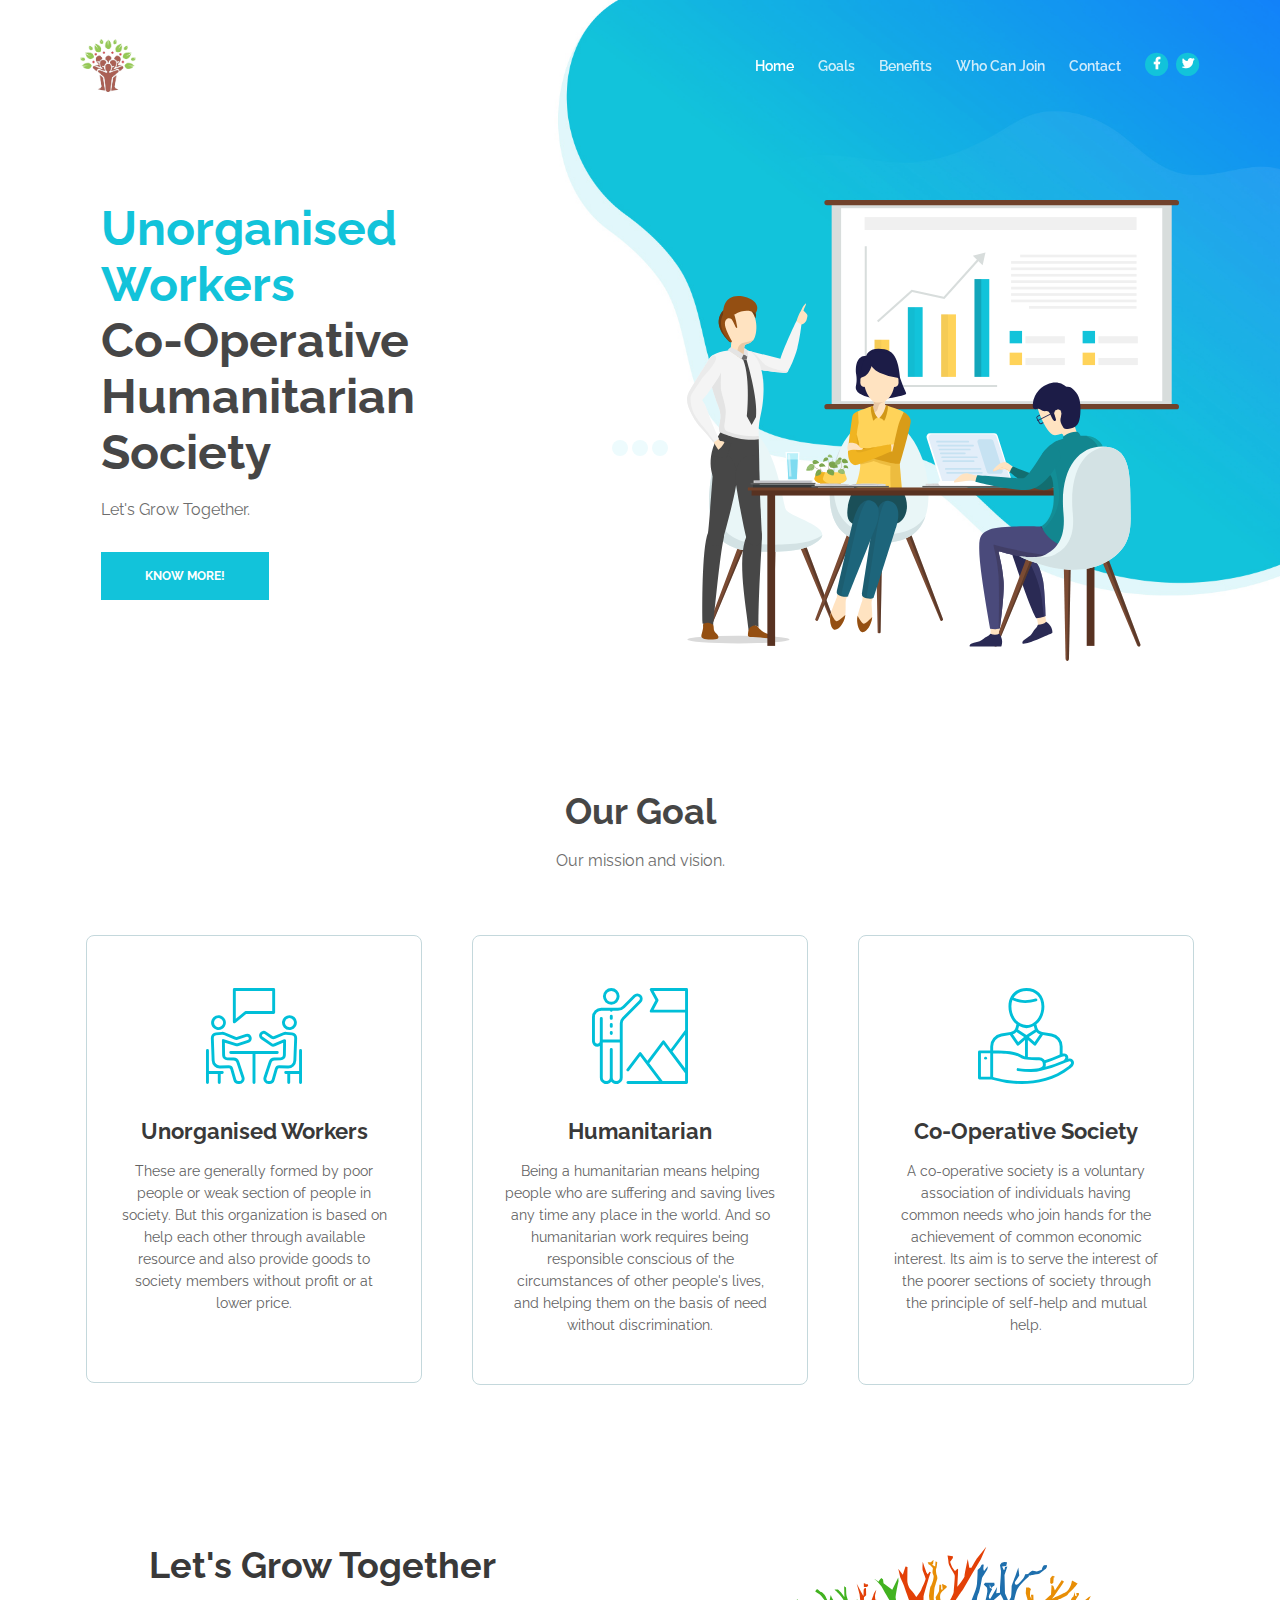
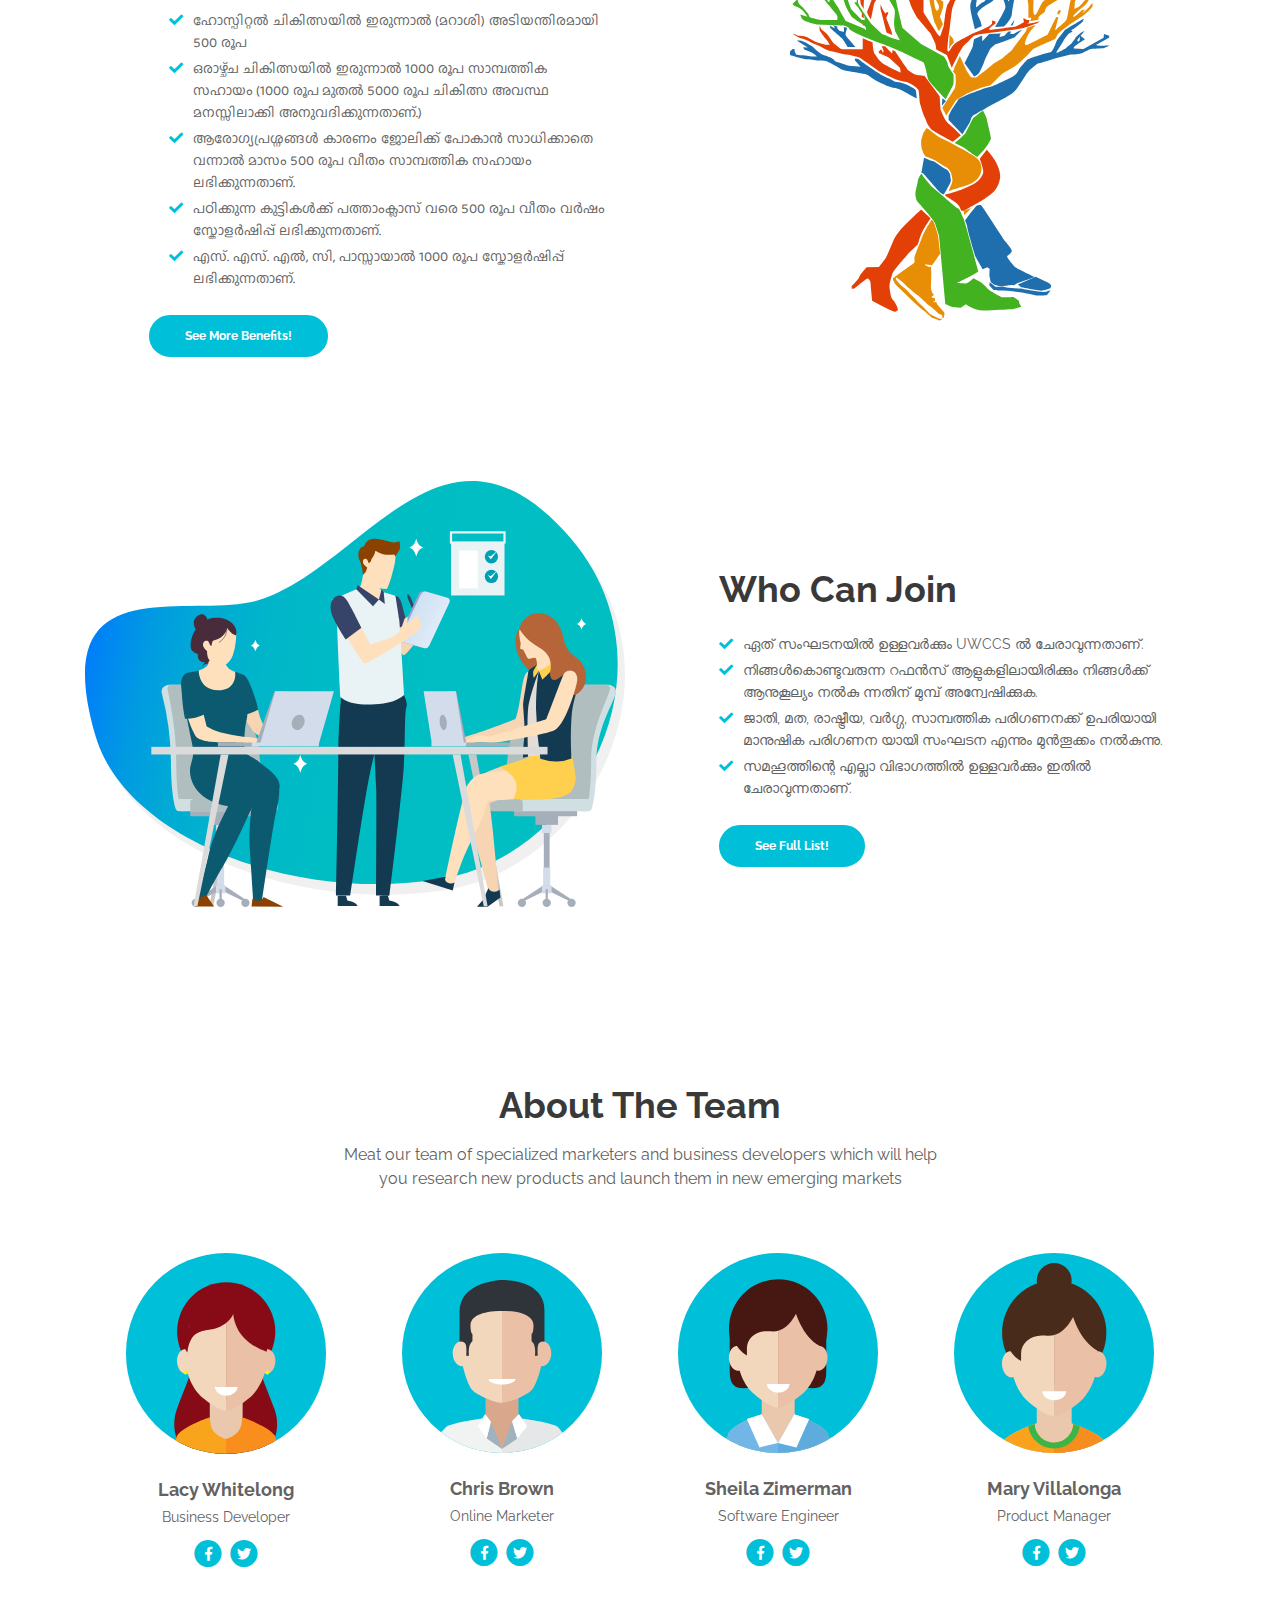
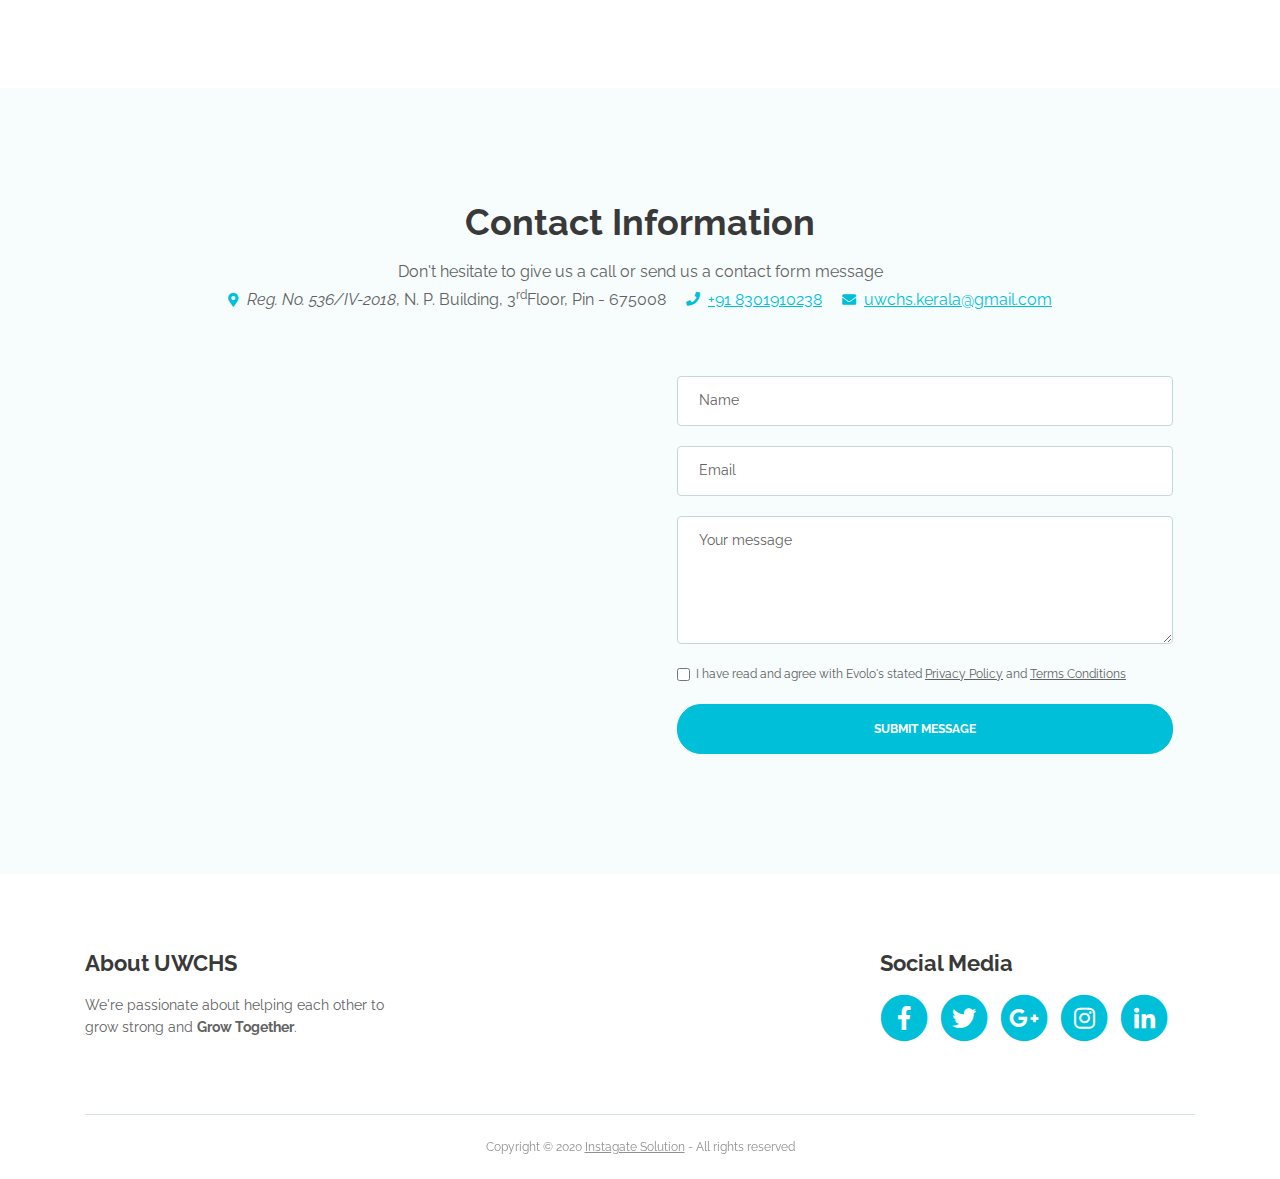
==== commit 76e05fd6: "edited meta tag slightly" ====
--- a/web/index.html
+++ b/web/index.html
@@ -5,8 +5,8 @@
     <meta name="viewport" content="width=device-width, initial-scale=1, shrink-to-fit=no">
     
     <!-- SEO Meta Tags -->
-    <meta name="description" content="Create a stylish landing page for your business startup and get leads for the offered services with this HTML landing page template.">
-    <meta name="author" content="Inovatik">
+    <meta name="description" content="Unorganised WorkersCo-Operative Humanitarian Society.">
+    <meta name="author" content="Instagate">
 
     <!-- OG Meta Tags to improve the way the post looks when you share the page on LinkedIn, Facebook, Google+ -->
 	<meta property="og:site_name" content="" /> <!-- website name -->
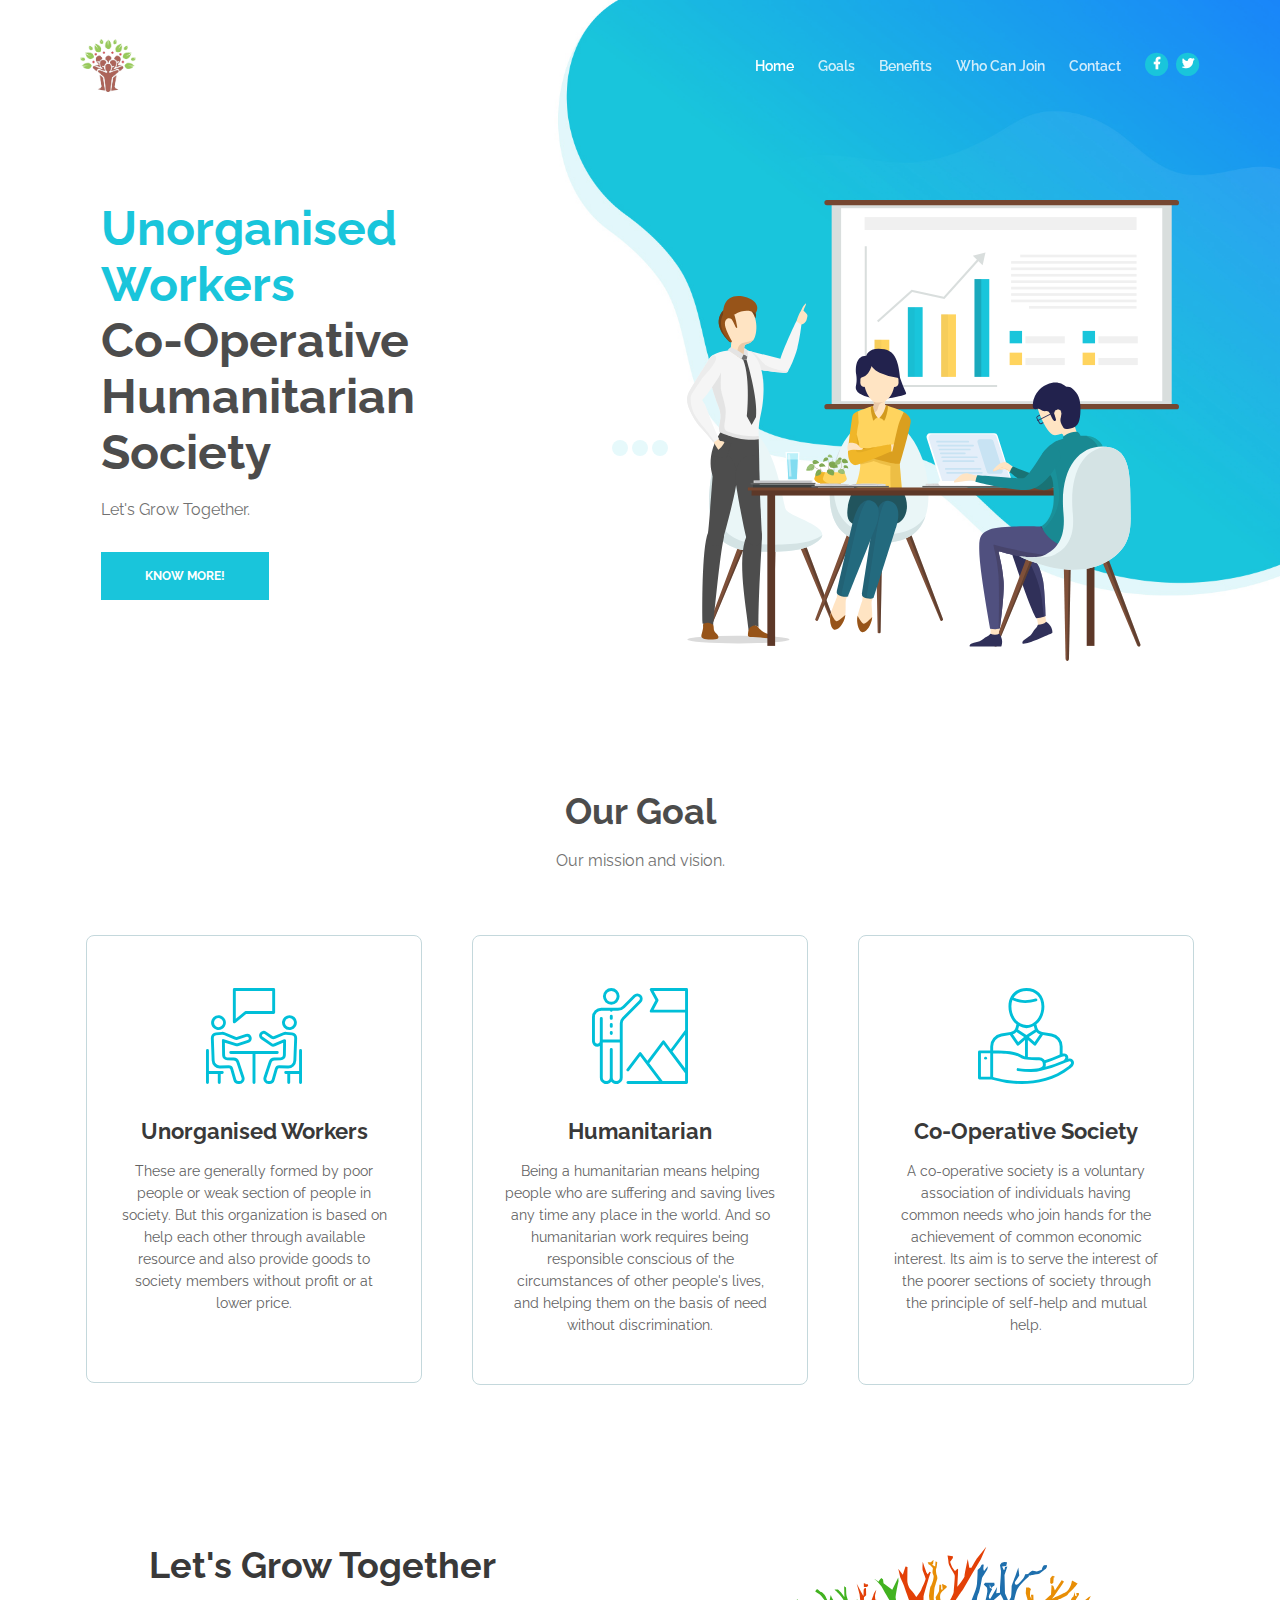
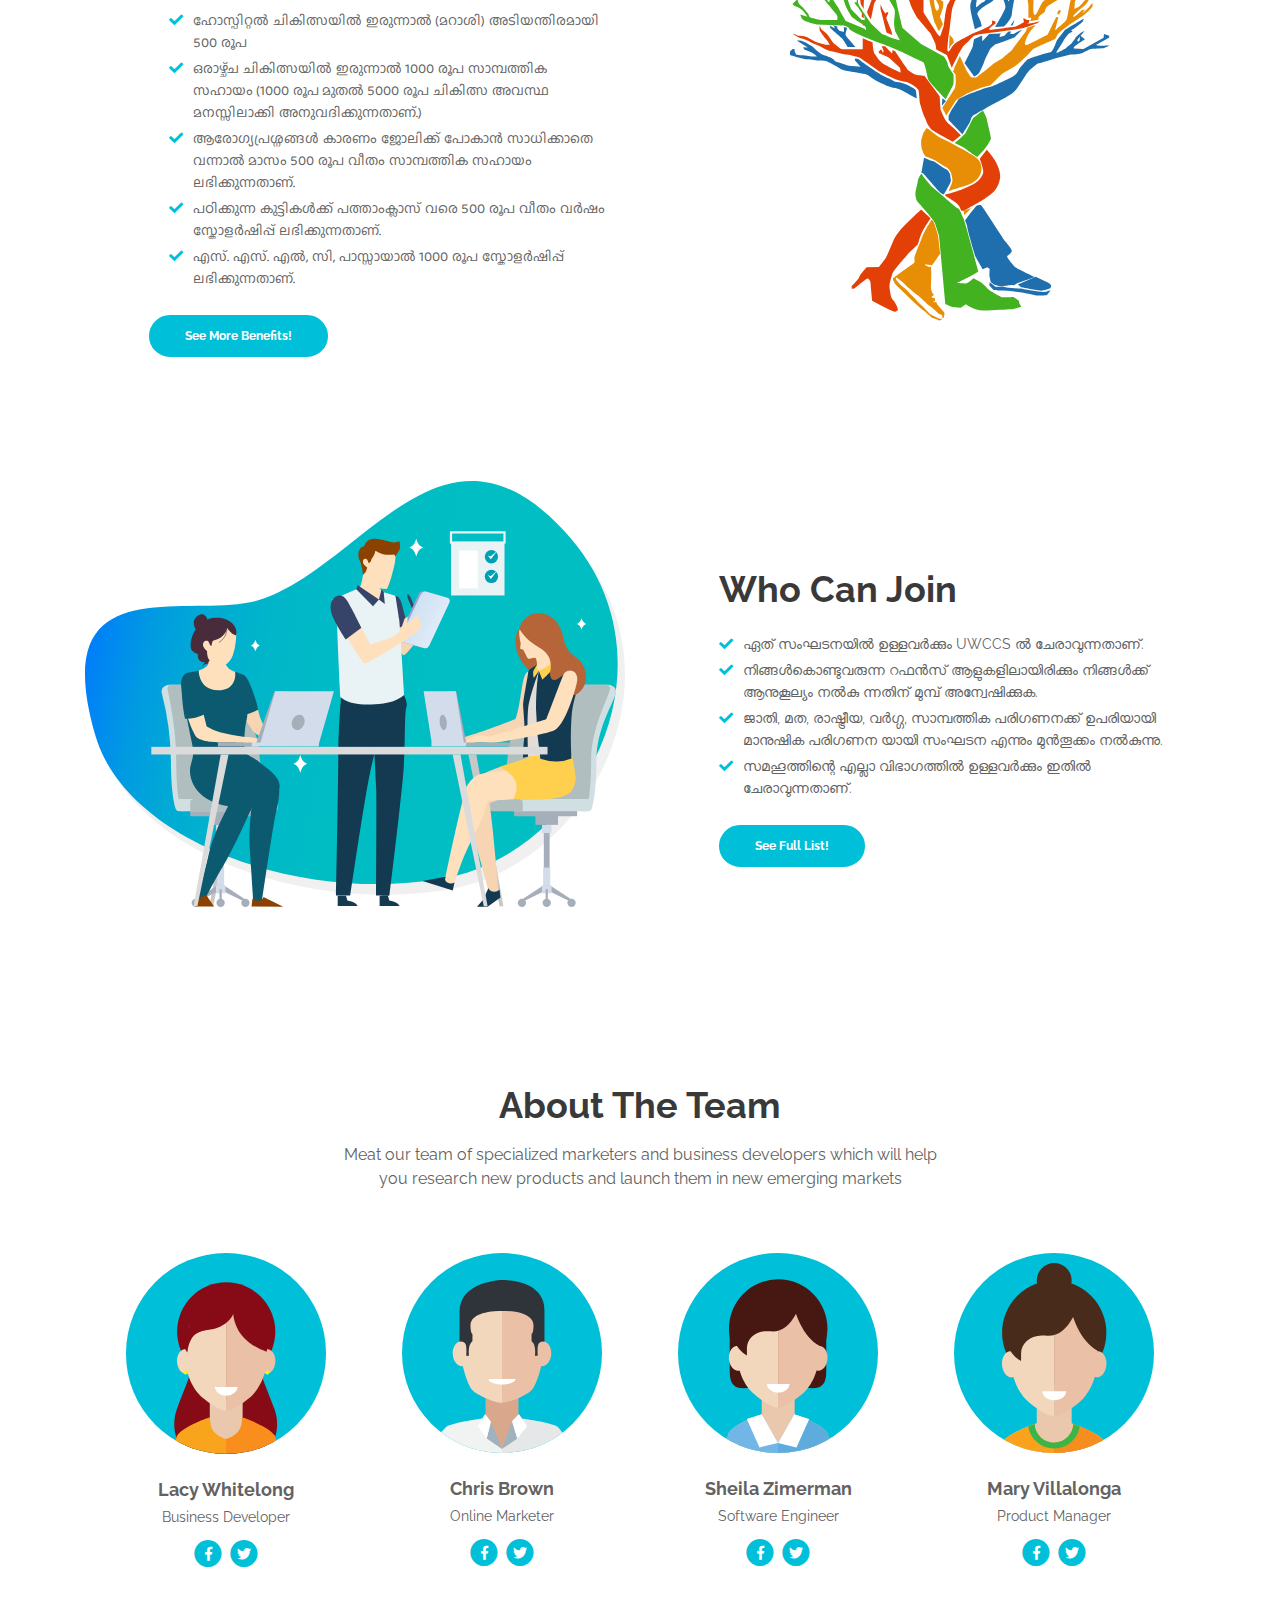
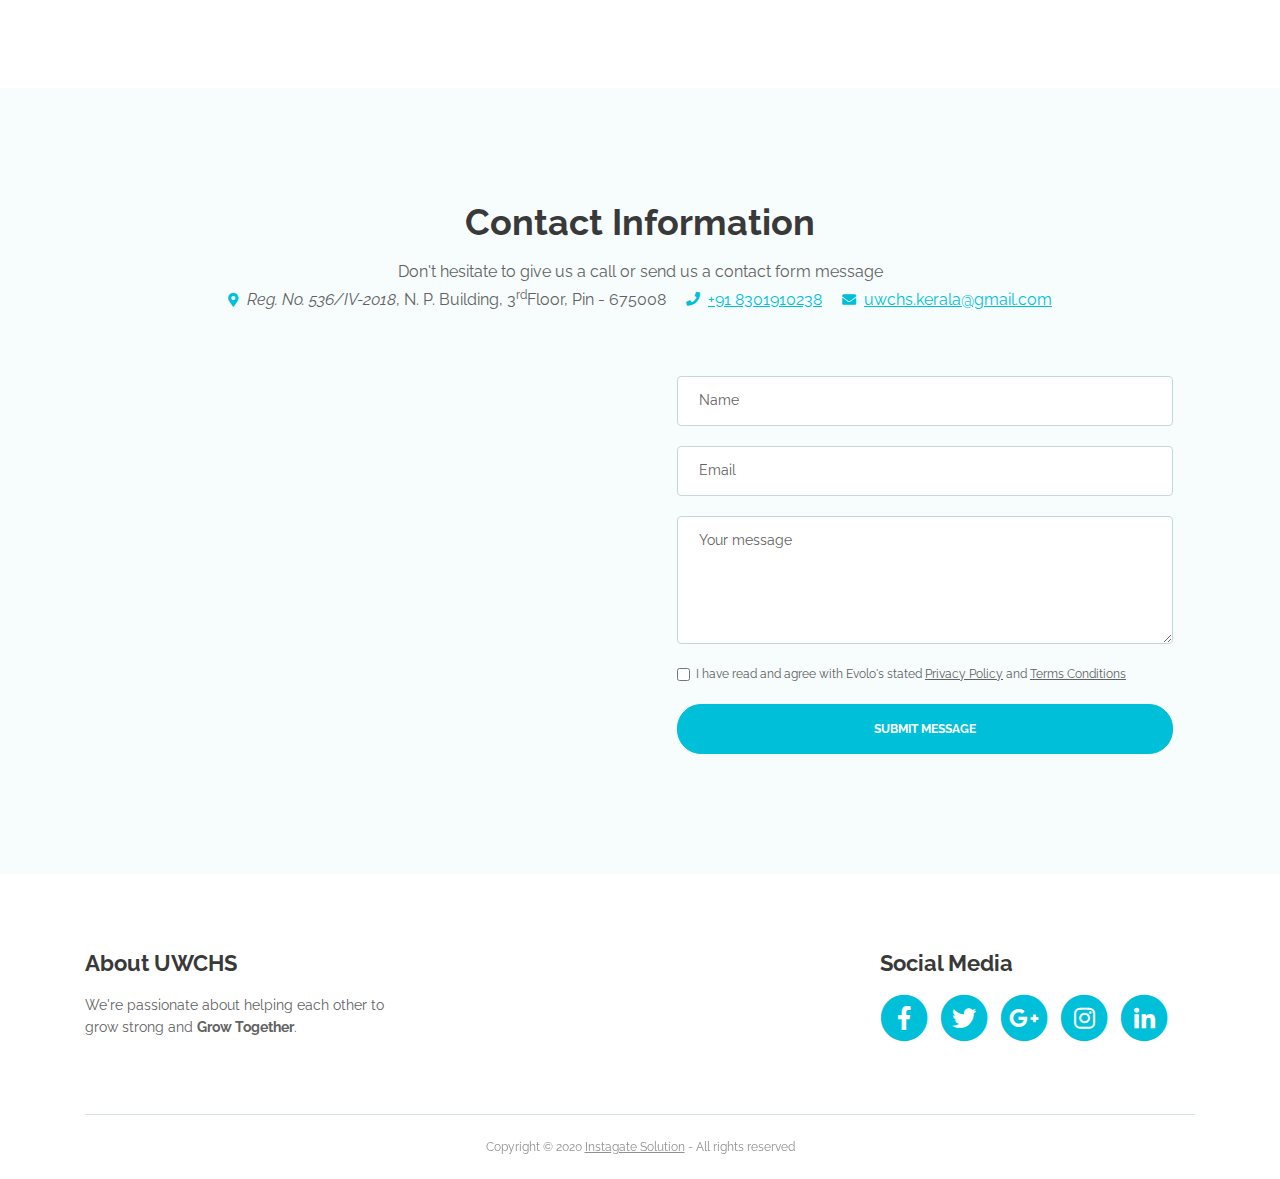
==== commit c316a34d: "edited meta small edit on OG item" ====
--- a/web/index.html
+++ b/web/index.html
@@ -9,16 +9,16 @@
     <meta name="author" content="Instagate">
 
     <!-- OG Meta Tags to improve the way the post looks when you share the page on LinkedIn, Facebook, Google+ -->
-	<meta property="og:site_name" content="" /> <!-- website name -->
-	<meta property="og:site" content="" /> <!-- website link -->
-	<meta property="og:title" content=""/> <!-- title shown in the actual shared post -->
+	<meta property="og:site_name" content="uwchs" /> <!-- website name -->
+	<meta property="og:site" content="www.uwchs.in" /> <!-- website link -->
+	<meta property="og:title" content="Unorganised WorkersCo-Operative Humanitarian Society."/> <!-- title shown in the actual shared post -->
 	<meta property="og:description" content="" /> <!-- description shown in the actual shared post -->
 	<meta property="og:image" content="" /> <!-- image link, make sure it's jpg -->
 	<meta property="og:url" content="" /> <!-- where do you want your post to link to -->
 	<meta property="og:type" content="article" />
 
     <!-- Website Title -->
-    <title>Evolo - StartUp HTML Landing Page Template</title>
+    <title>Unorganised WorkersCo-Operative Humanitarian Society.</title>
     
     <!-- Styles -->
     <link href="https://fonts.googleapis.com/css?family=Raleway:400,400i,600,700,700i&amp;subset=latin-ext" rel="stylesheet">
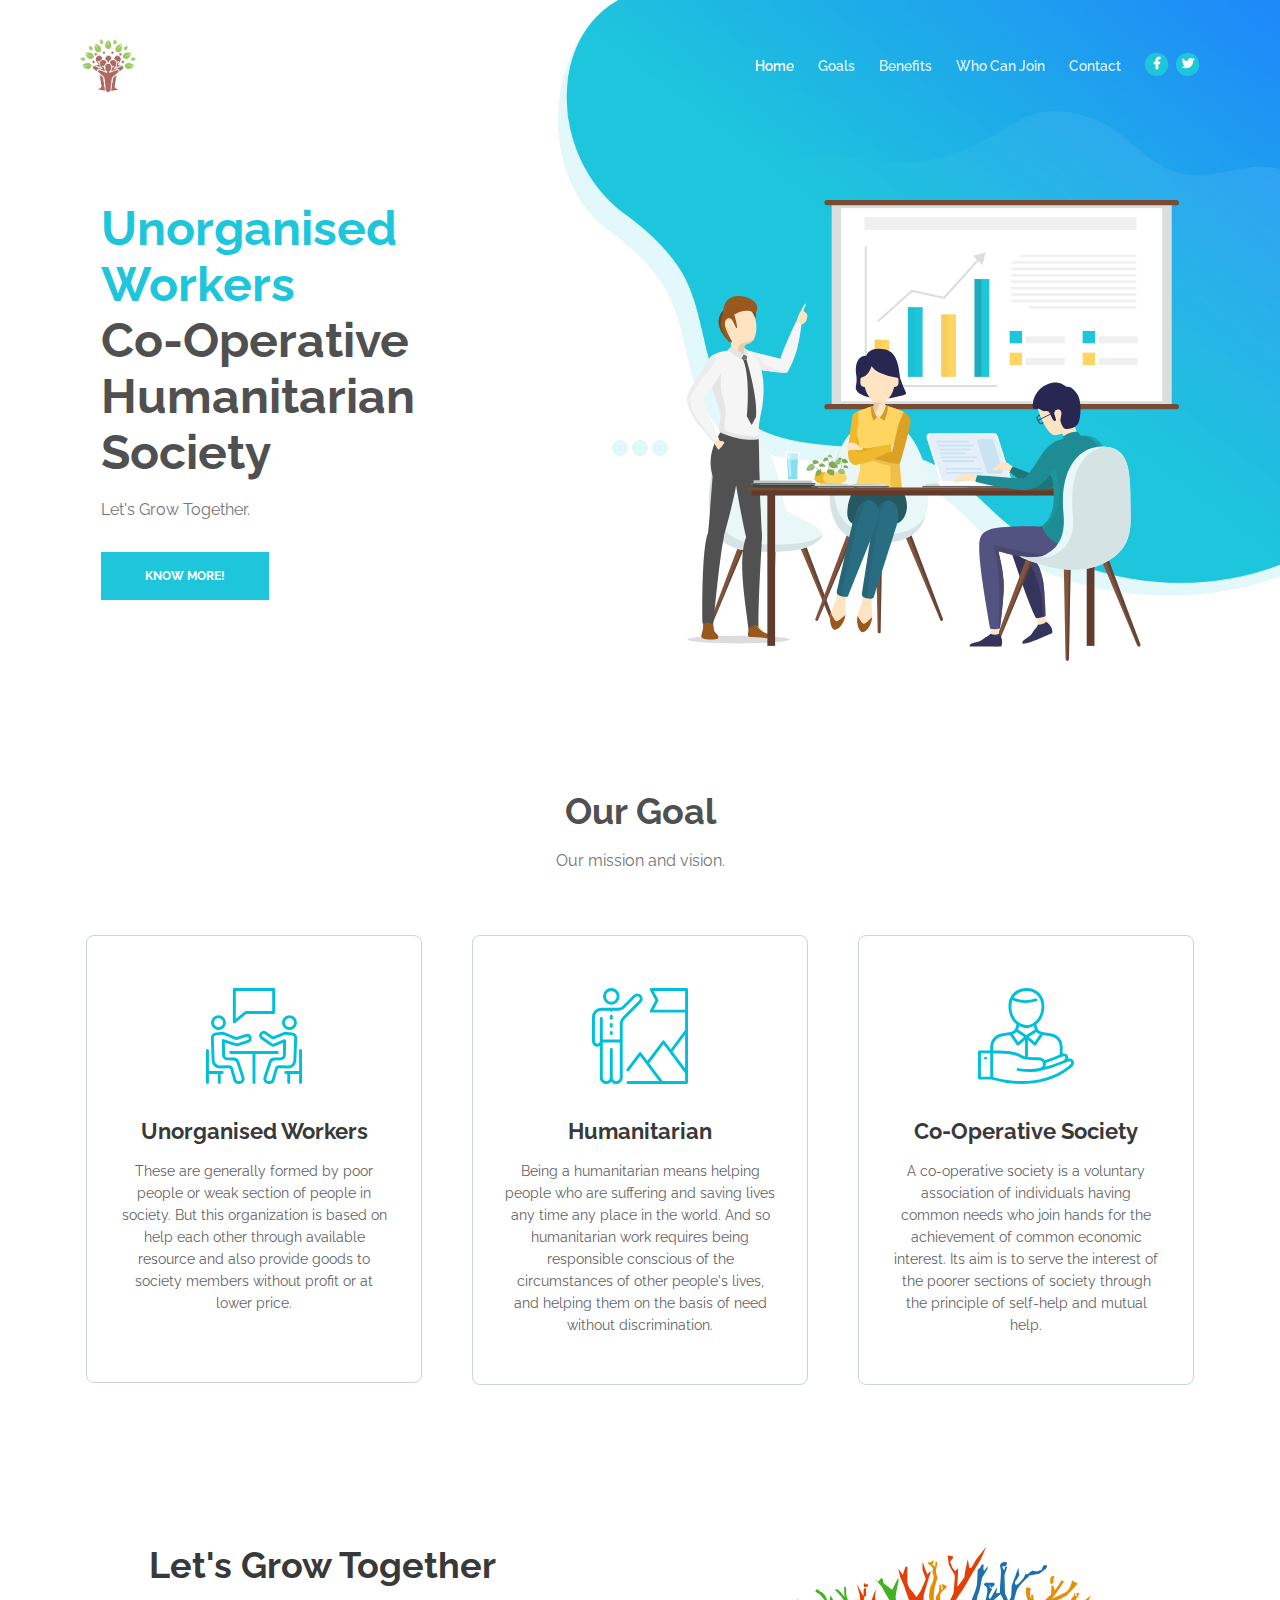
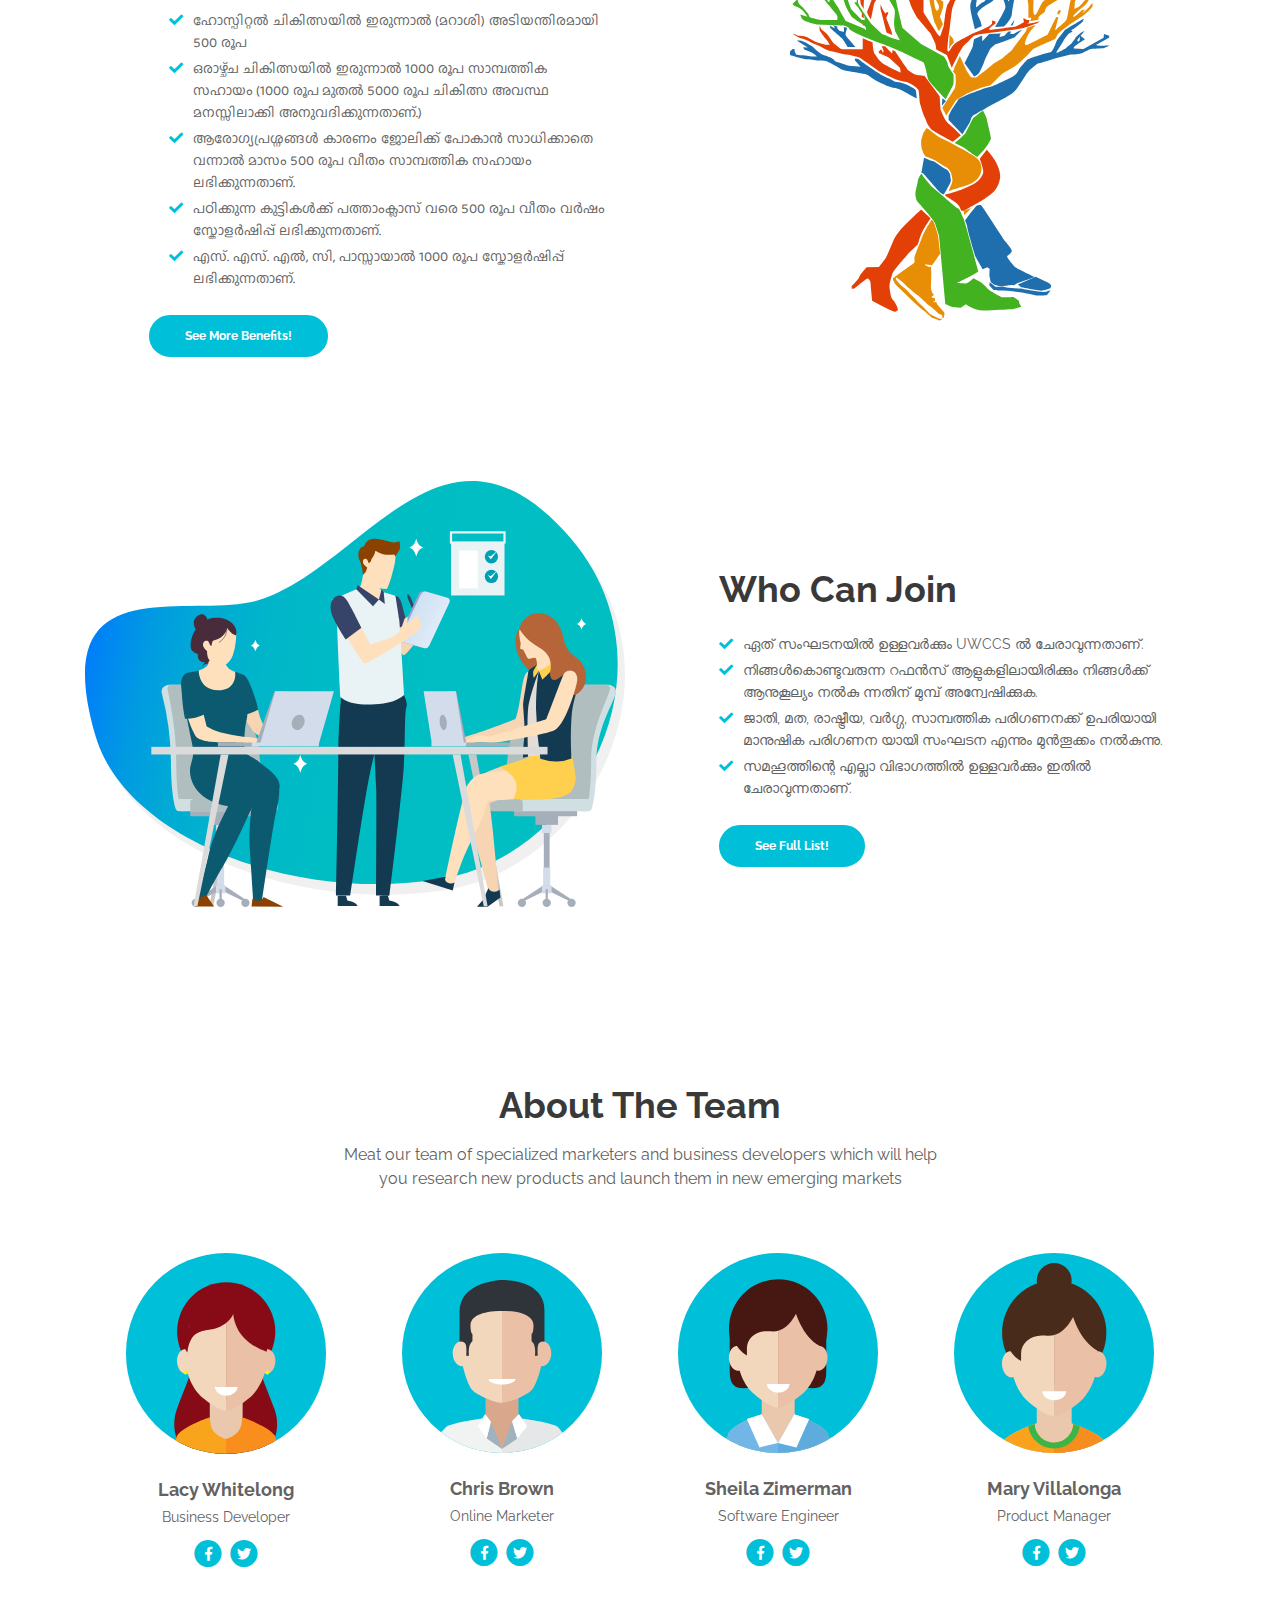
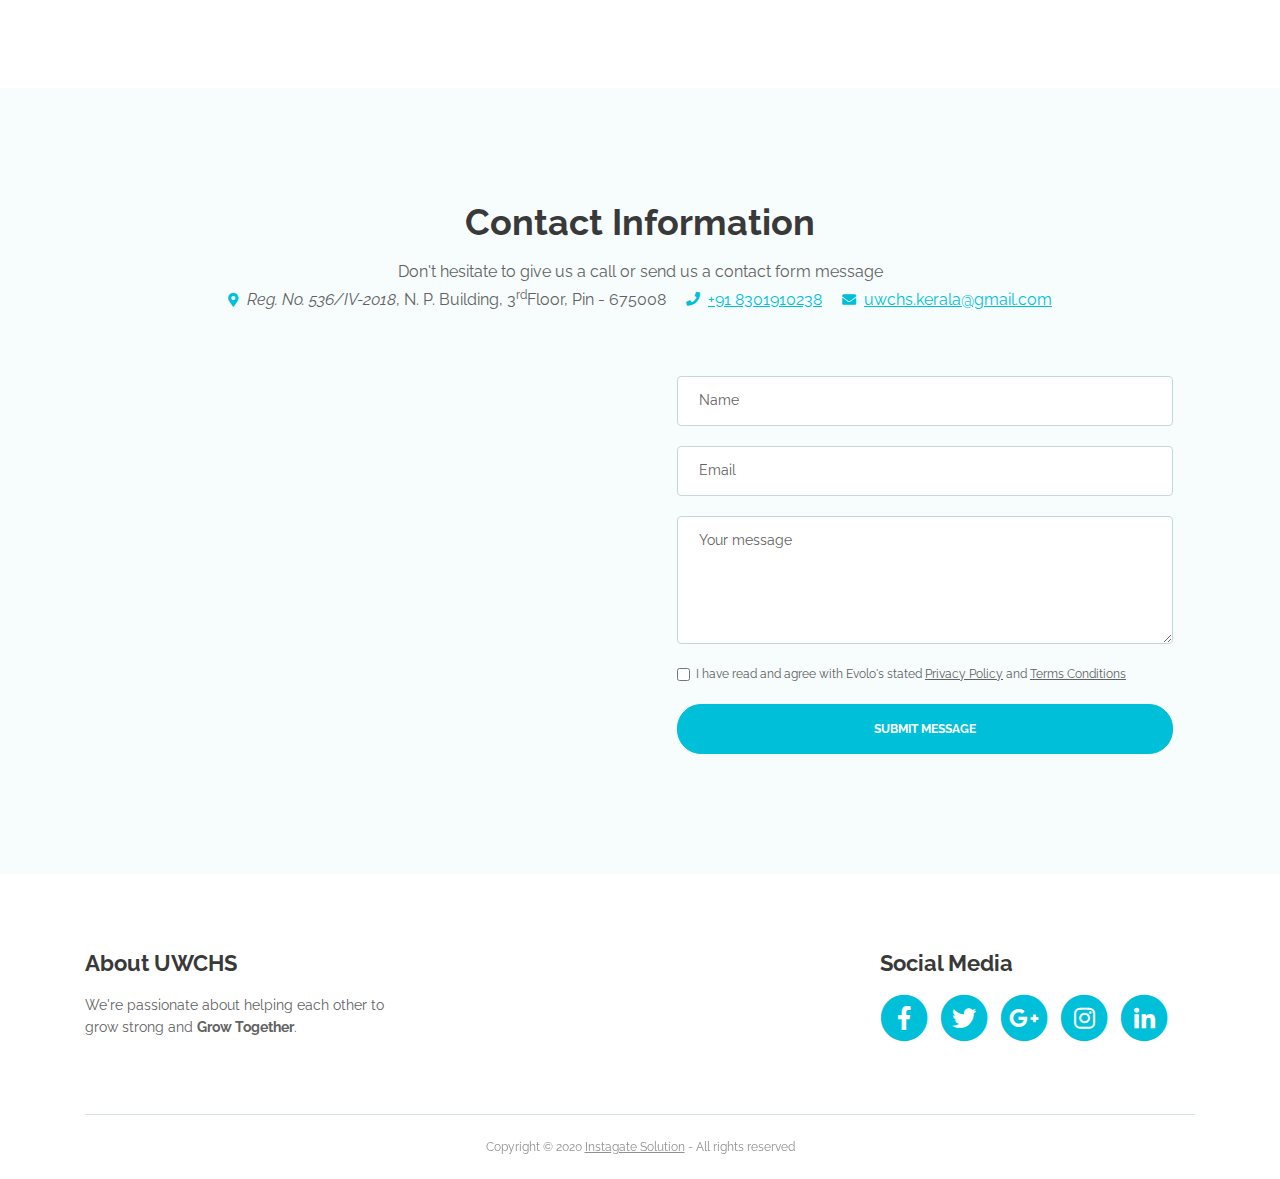
==== commit 762d663a: "edited meta small edit on OG item" ====
--- a/web/index.html
+++ b/web/index.html
@@ -11,14 +11,14 @@
     <!-- OG Meta Tags to improve the way the post looks when you share the page on LinkedIn, Facebook, Google+ -->
 	<meta property="og:site_name" content="uwchs" /> <!-- website name -->
 	<meta property="og:site" content="www.uwchs.in" /> <!-- website link -->
-	<meta property="og:title" content="Unorganised WorkersCo-Operative Humanitarian Society."/> <!-- title shown in the actual shared post -->
-	<meta property="og:description" content="" /> <!-- description shown in the actual shared post -->
-	<meta property="og:image" content="" /> <!-- image link, make sure it's jpg -->
-	<meta property="og:url" content="" /> <!-- where do you want your post to link to -->
+	<meta property="og:title" content="Unorganised Workers Co-Operative Humanitarian Society."/> <!-- title shown in the actual shared post -->
+	<meta property="og:description" content="Unorganised Workers Co-Operative Humanitarian Society." /> <!-- description shown in the actual shared post -->
+	<meta property="og:image" content="./image/logo.jpg" /> <!-- image link, make sure it's jpg -->
+	<meta property="og:url" content="www.uwchs.in" /> <!-- where do you want your post to link to -->
 	<meta property="og:type" content="article" />
 
     <!-- Website Title -->
-    <title>Unorganised WorkersCo-Operative Humanitarian Society.</title>
+    <title>Unorganised Workers Co-Operative Humanitarian Society.</title>
     
     <!-- Styles -->
     <link href="https://fonts.googleapis.com/css?family=Raleway:400,400i,600,700,700i&amp;subset=latin-ext" rel="stylesheet">
@@ -47,9 +47,6 @@
 
     <!-- Navigation -->
     <nav class="navbar navbar-expand-lg navbar-dark navbar-custom fixed-top">
-        <!-- Text Logo - Use this if you don't have a graphic logo -->
-        <!-- <a class="navbar-brand logo-text page-scroll" href="index.html">Evolo</a> -->
-
         <!-- Image Logo -->
         <a class="navbar-brand logo-image" href="index.html"><img src="images/logo.png" alt="alternative"></a>
         
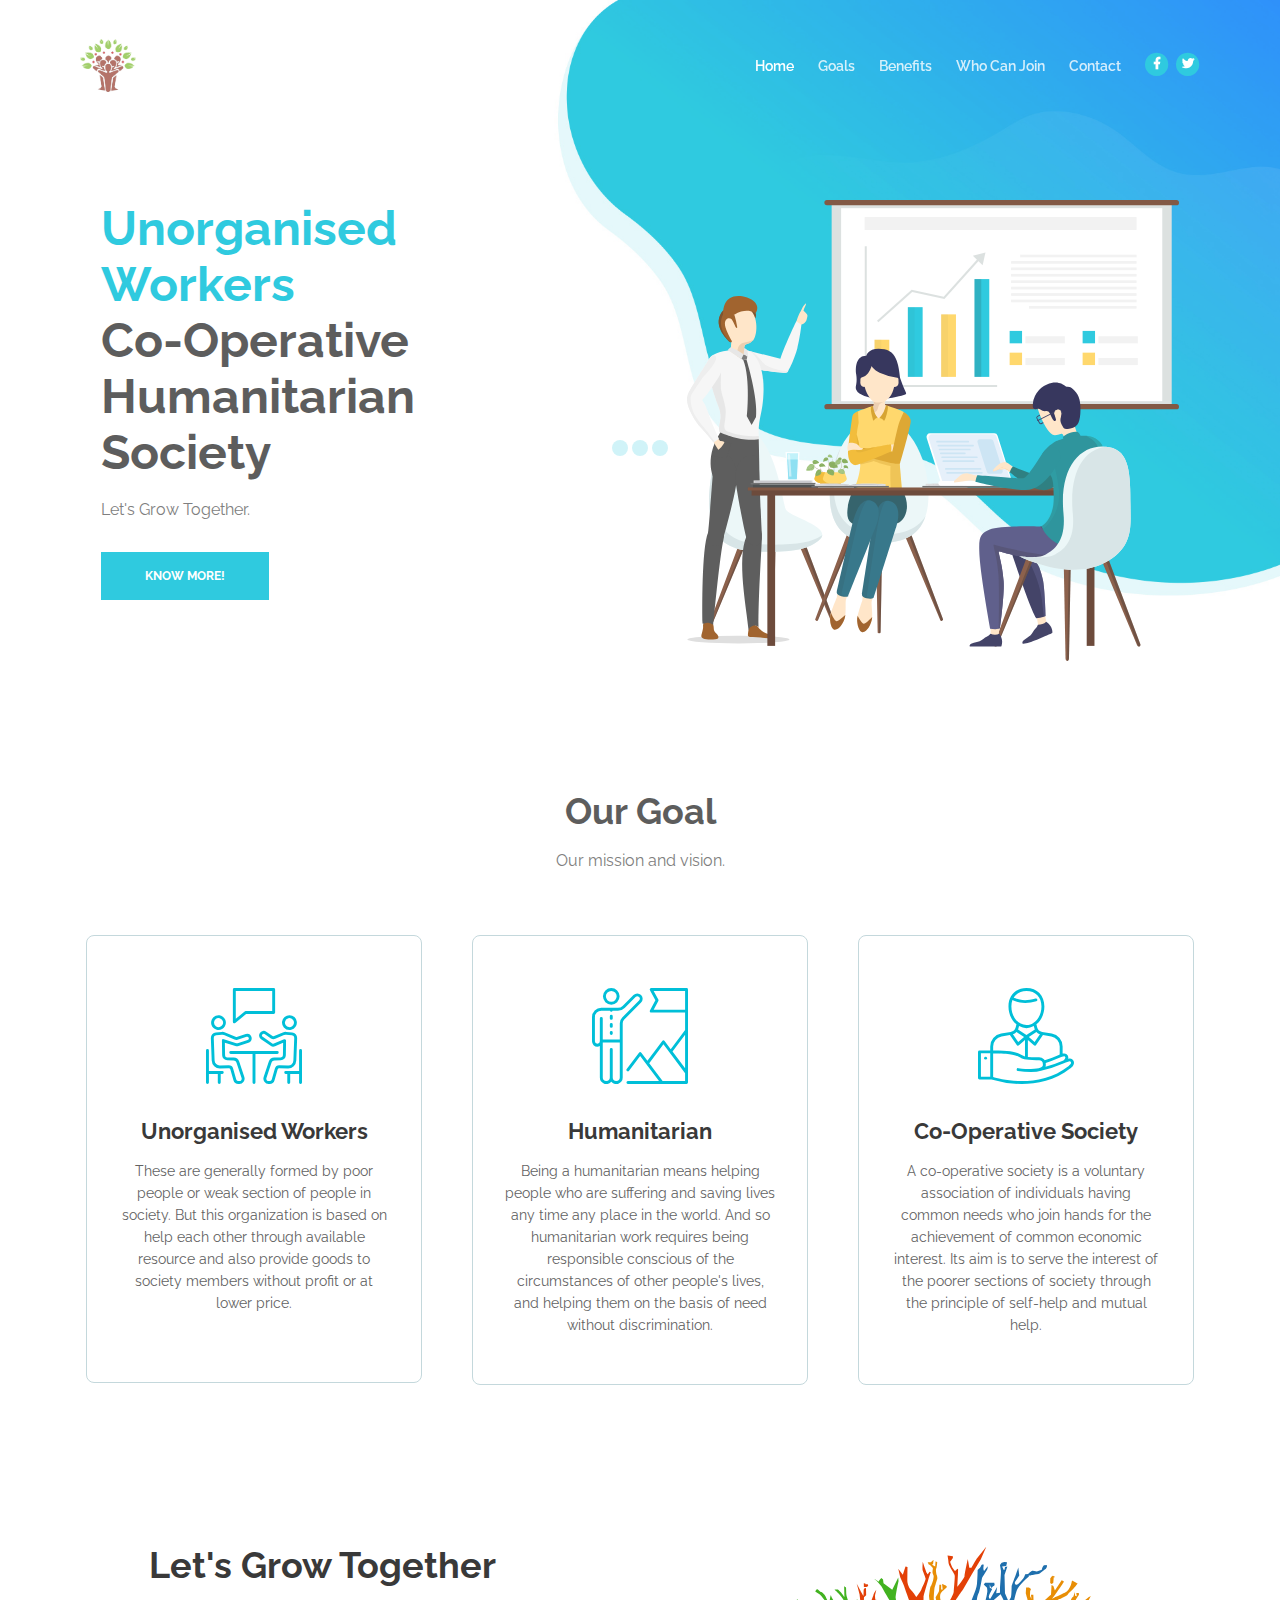
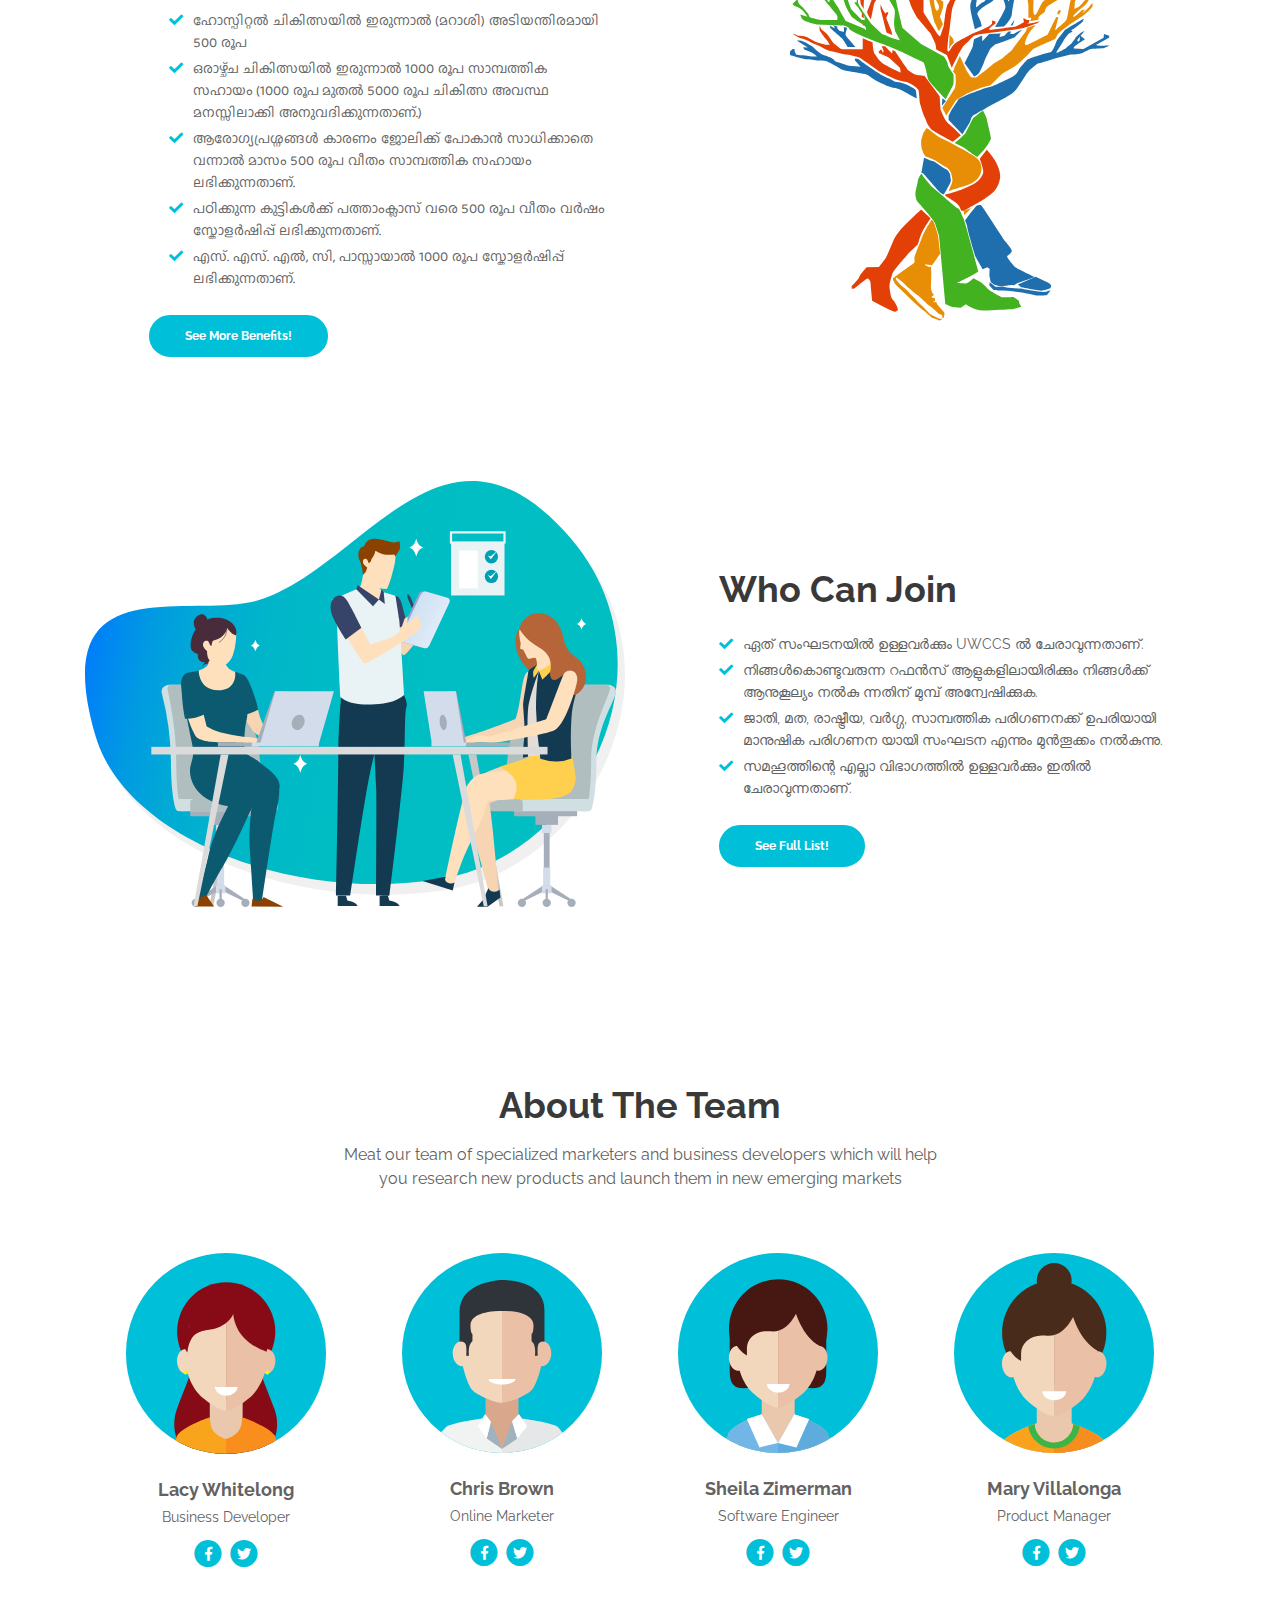
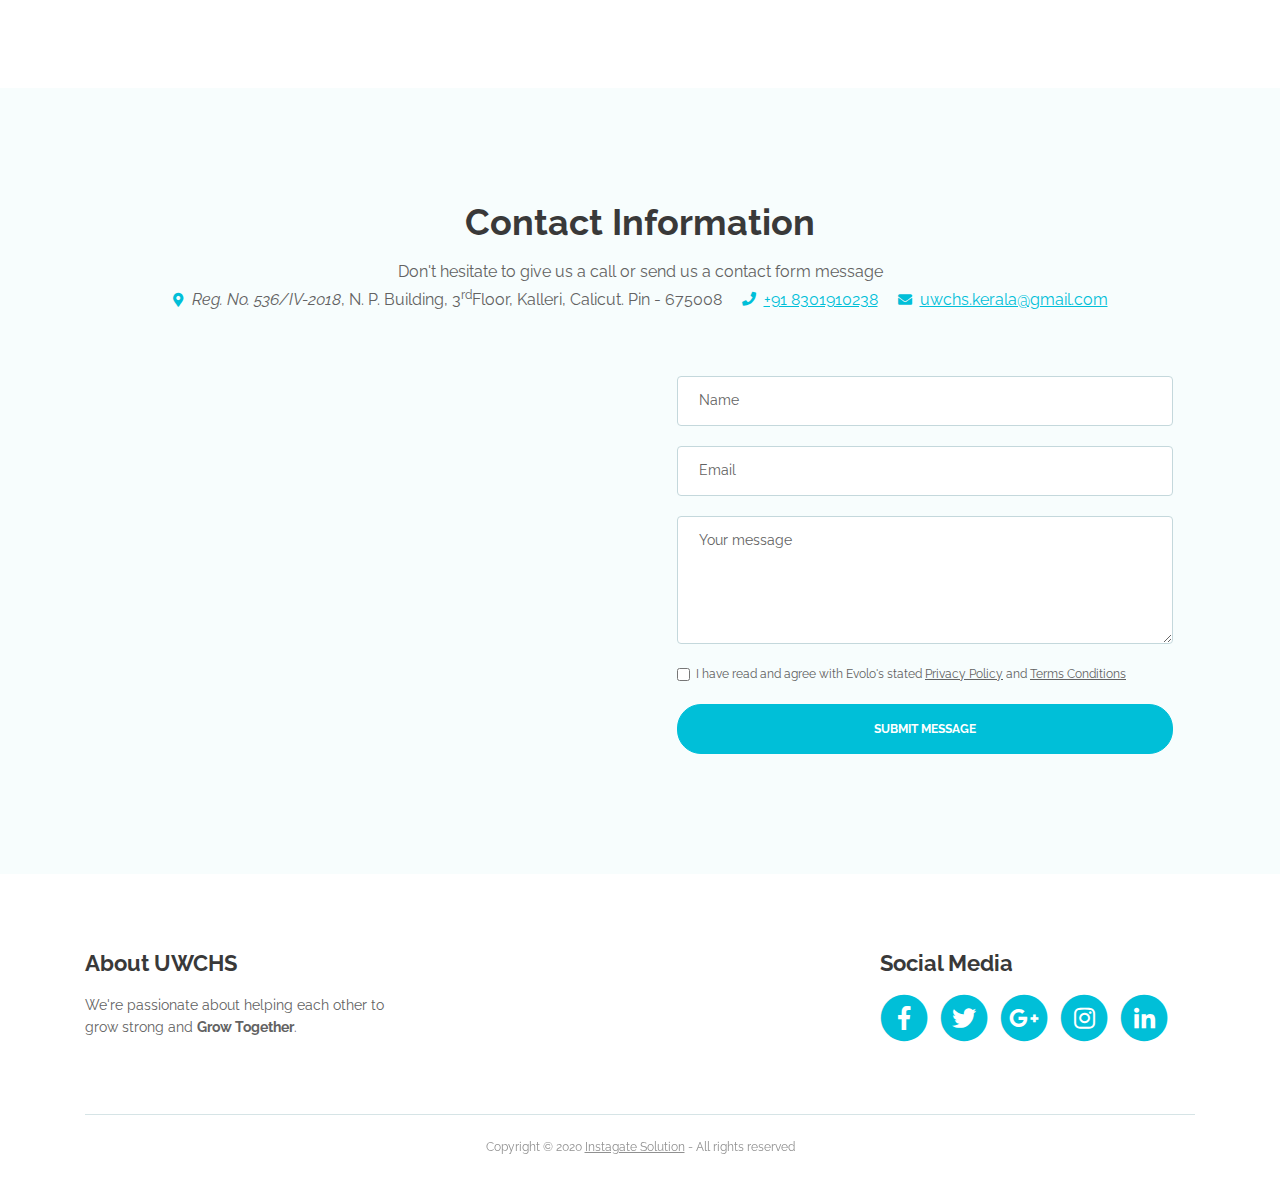
==== commit a1ff2131: "links are added" ====
--- a/web/index.html
+++ b/web/index.html
@@ -208,7 +208,7 @@
                                 <div class="media-body">എസ്. എസ്. എൽ, സി, പാസ്സായാൽ 1000 രൂപ സ്കോളർഷിപ്പ് ലഭിക്കുന്നതാണ്.</div>
                             </li>
                             </ul>
-                        <a class="btn-solid-reg popup-with-move-anim" href="#details-lightbox-1">See More Benefits!</a>
+                        <a class="btn-solid-reg" href="benefits.html">See More Benefits!</a>
                     </div> <!-- end of text-container -->
                 </div> <!-- end of col -->
                 <div class="col-lg-6">
@@ -252,7 +252,7 @@
                                 <div class="media-body">സമഹൂത്തിന്റെ എല്ലാ വിഭാഗത്തിൽ ഉള്ളവർക്കും ഇതിൽ ചേരാവുന്നതാണ്.</div>
                             </li>
                         </ul>
-                        <a class="btn-solid-reg popup-with-move-anim" href="#details-lightbox-2">See Full List!</a>
+                        <a class="btn-solid-reg" href="whocanjoin.html">See Full List!</a>
                     </div> <!-- end of text-container -->
                 </div> <!-- end of col -->
             </div> <!-- end of row -->
@@ -386,7 +386,7 @@
                     <h2>Contact Information</h2>
                     <ul class="list-unstyled li-space-lg">
                         <li class="address">Don't hesitate to give us a call or send us a contact form message</li>
-                        <li><i class="fas fa-map-marker-alt"></i><i>Reg. No. 536/IV-2018</i>, N. P. Building, 3<sup>rd</sup>Floor, Pin - 675008</li>
+                        <li><i class="fas fa-map-marker-alt"></i><i>Reg. No. 536/IV-2018</i>, N. P. Building, 3<sup>rd</sup>Floor, Kalleri, Calicut. Pin - 675008</li>
                         <li><i class="fas fa-phone"></i><a class="turquoise" href="tel:+918301910238">+91 8301910238</a></li>
                         <li><i class="fas fa-envelope"></i><a class="turquoise" href="mailto:uwchs.kerala@gmail.com">uwchs.kerala@gmail.com</a></li>
                     </ul>
